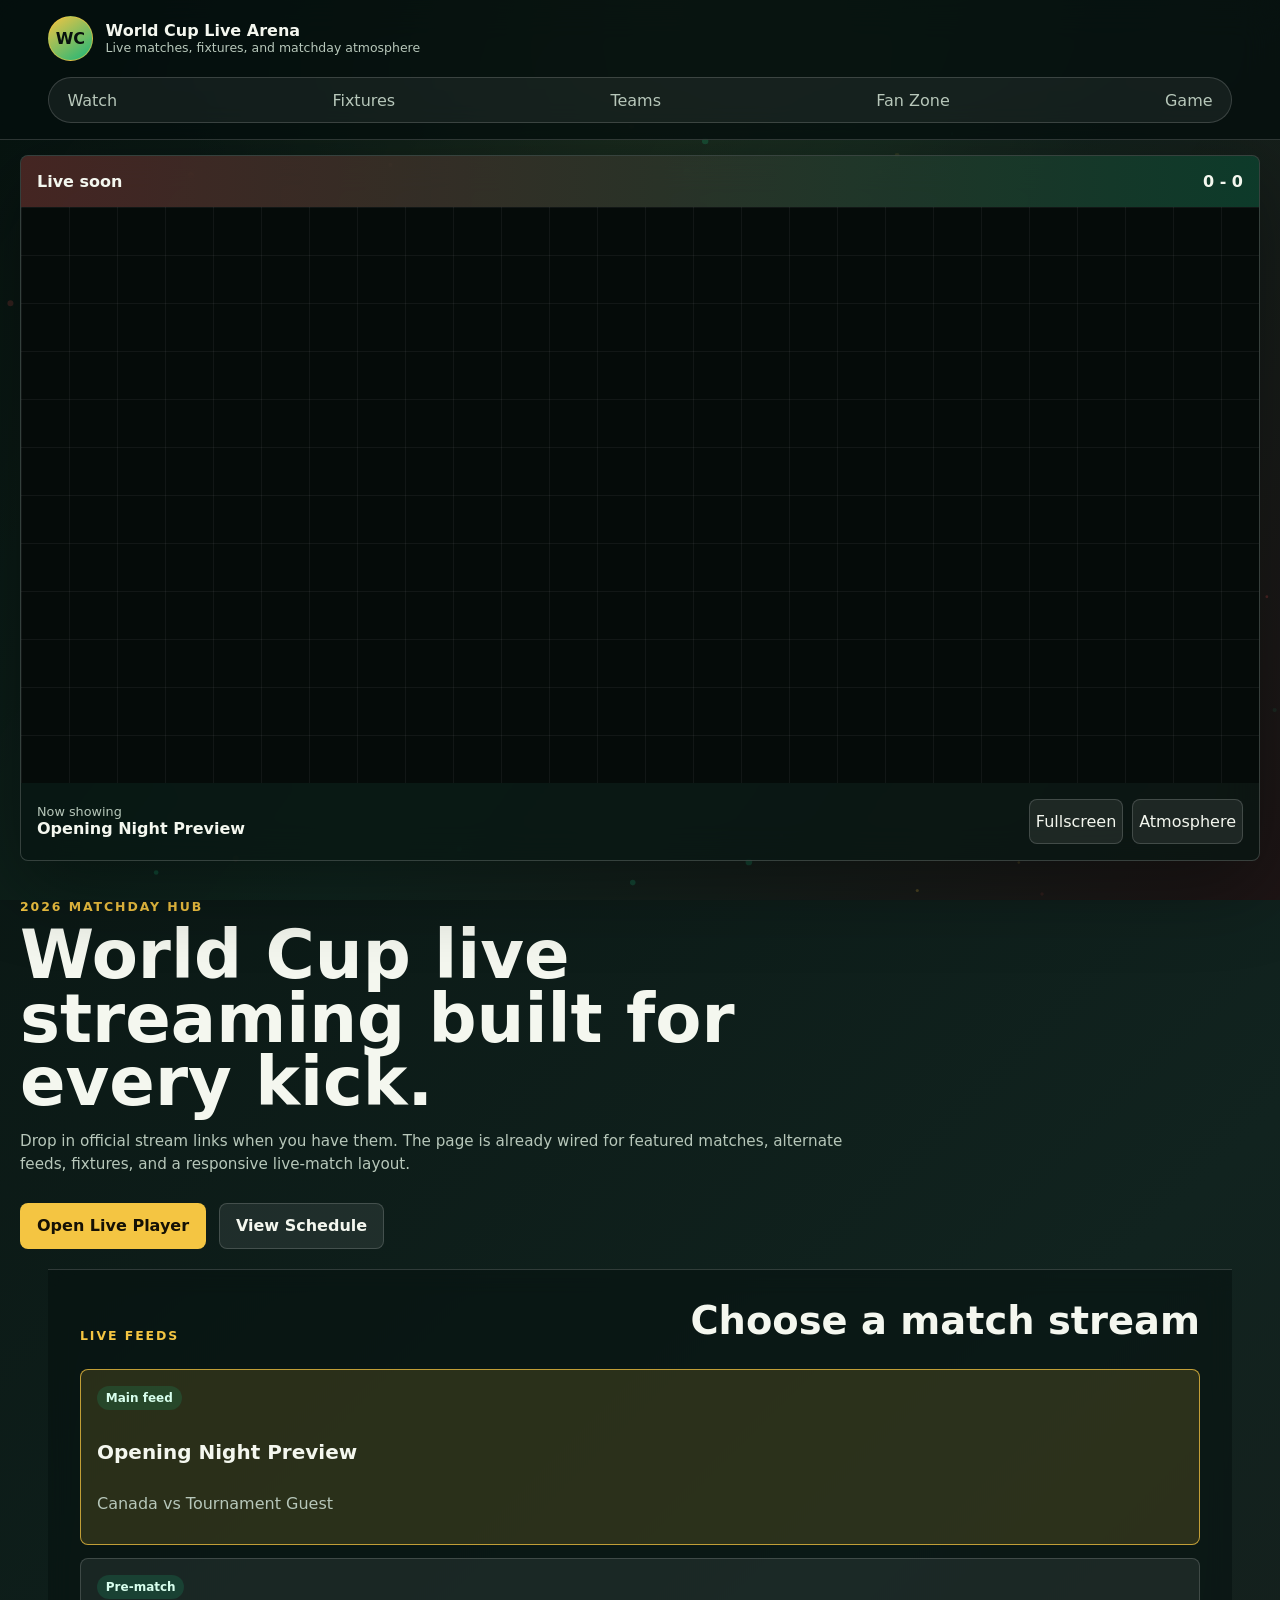
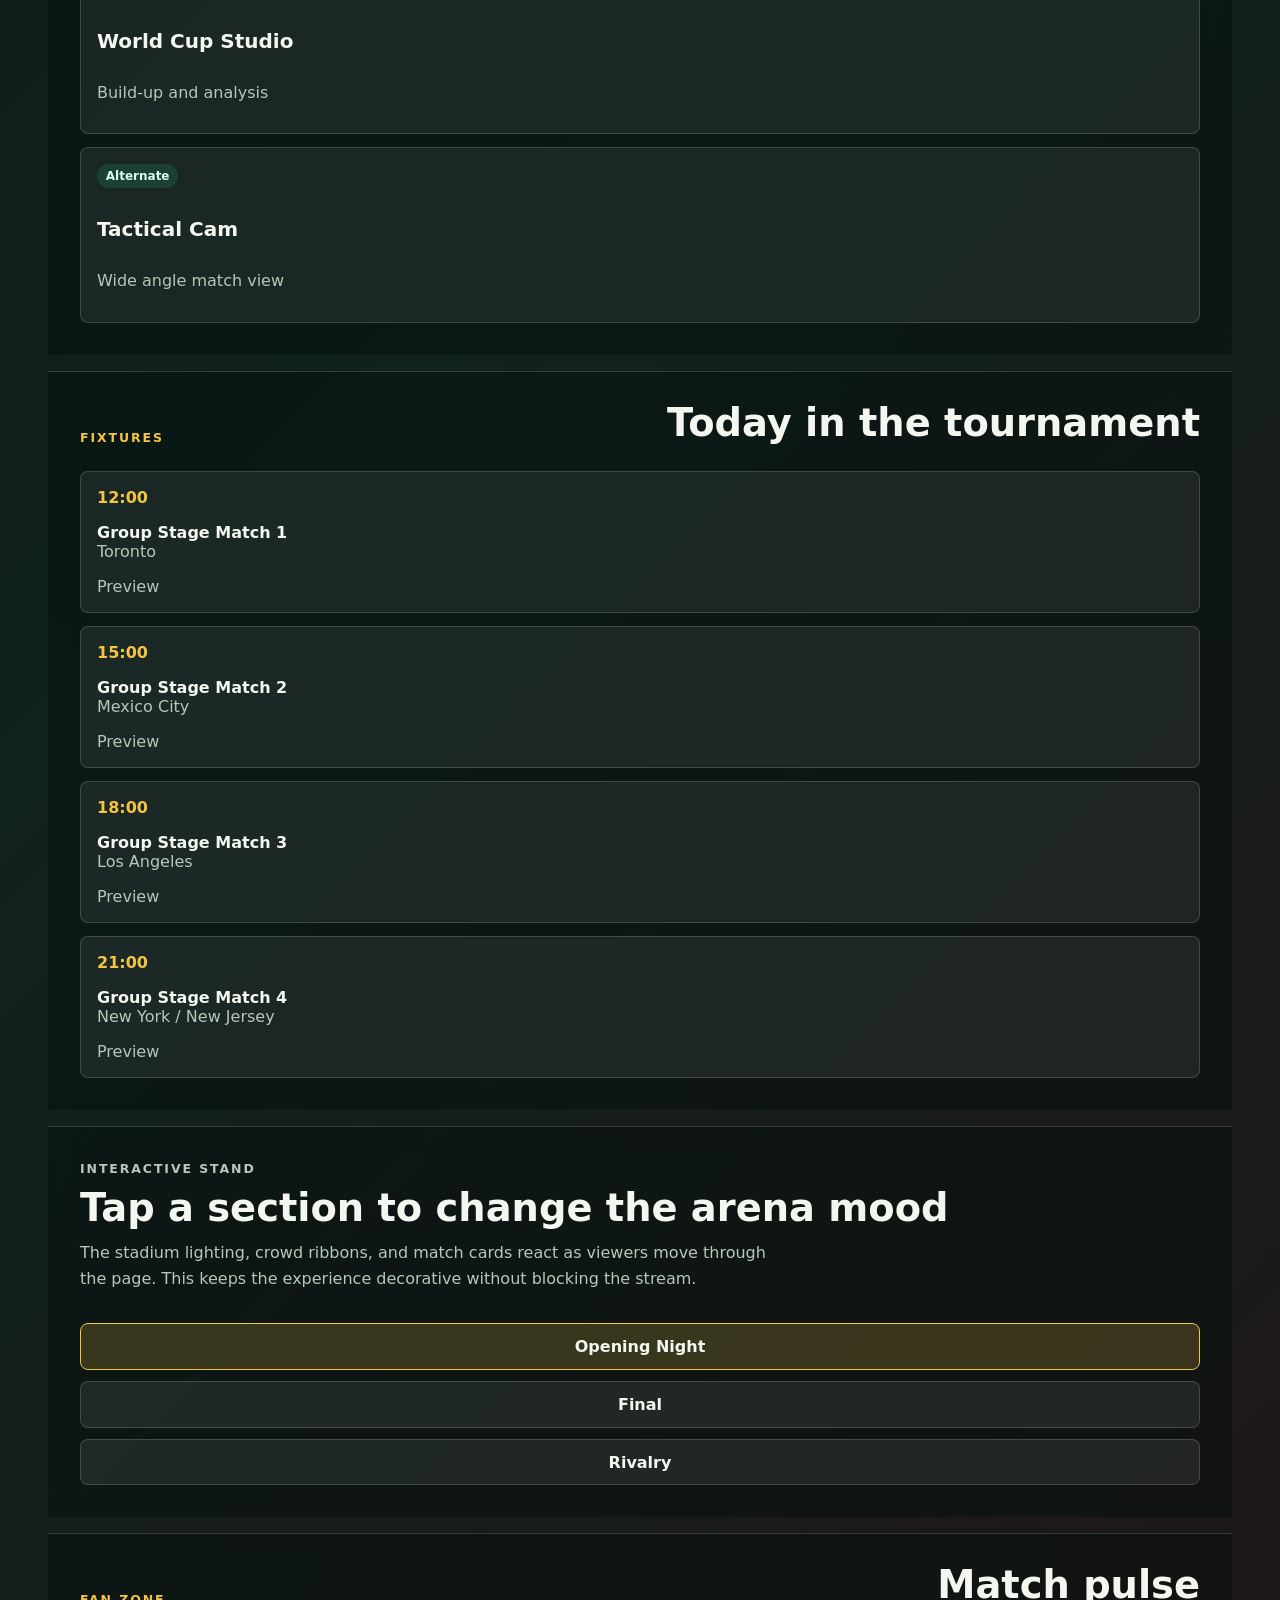
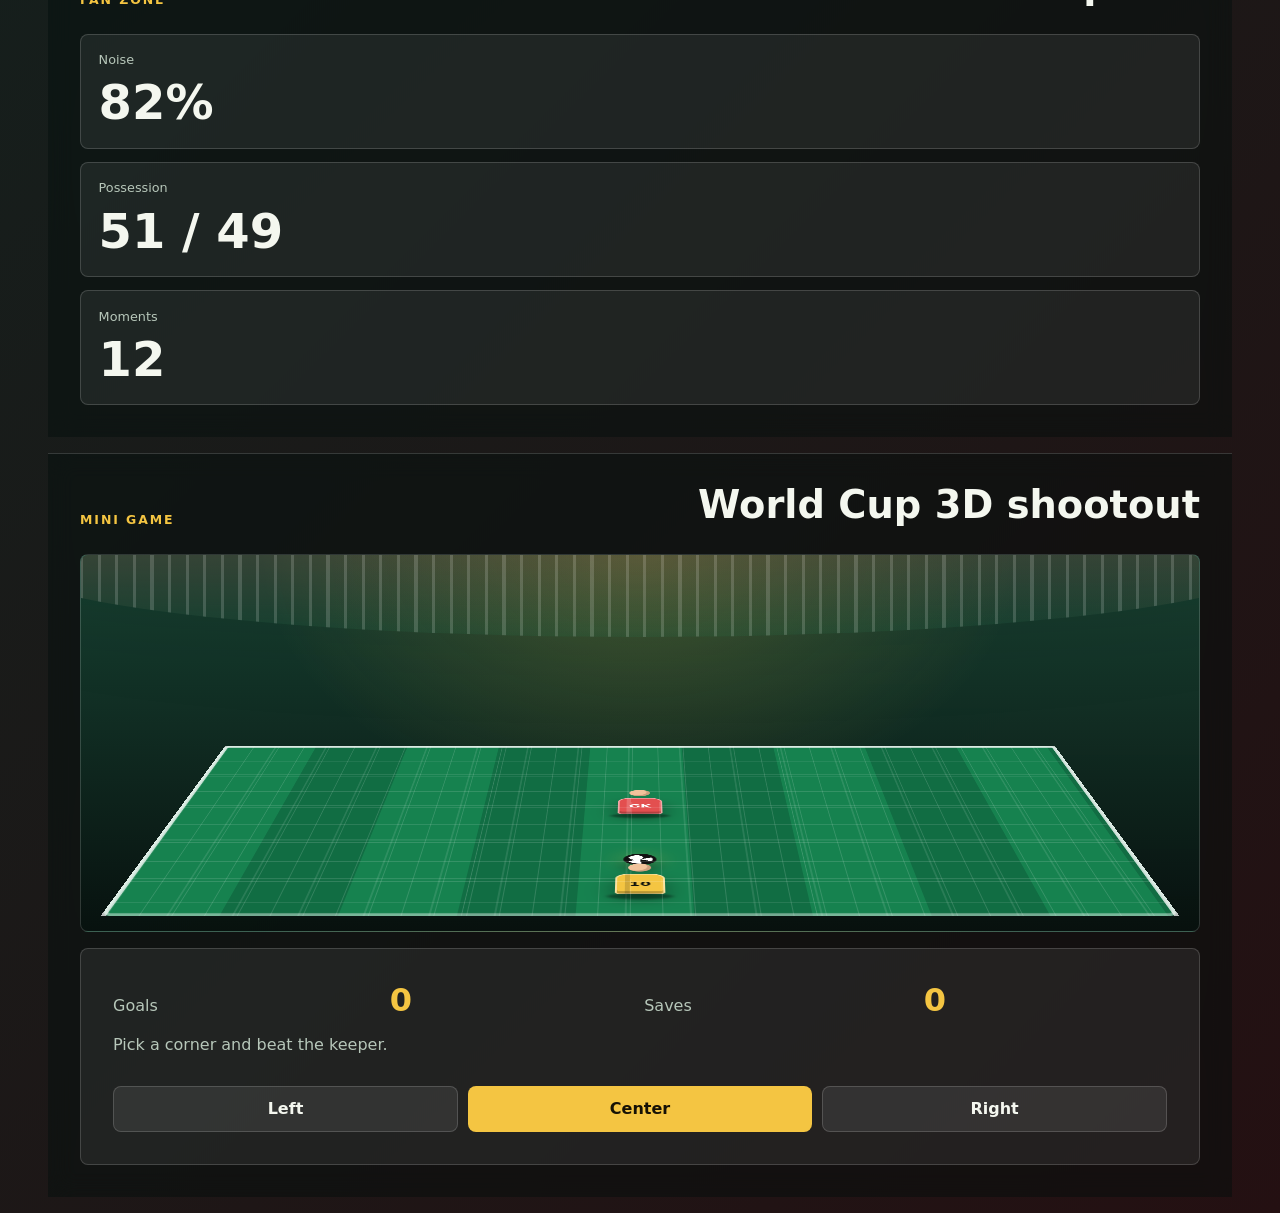
==== index.html @ 4ae07bf8 "Fix stream referrer policy" ====
<!doctype html>
<html lang="en">
  <head>
    <meta charset="utf-8" />
    <meta name="viewport" content="width=device-width, initial-scale=1" />
    <title>World Cup Live Arena</title>
    <link rel="stylesheet" href="styles.css" />
  </head>
  <body>
    <canvas id="pitch-canvas" aria-hidden="true"></canvas>

    <div class="app-shell">
      <header class="topbar">
        <a class="brand" href="#watch" aria-label="World Cup Live Arena home">
          <span class="brand-mark">WC</span>
          <span>
            <strong>World Cup Live Arena</strong>
            <small>Live matches, fixtures, and matchday atmosphere</small>
          </span>
        </a>

        <nav class="nav-links" aria-label="Primary navigation">
          <a href="#watch">Watch</a>
          <a href="#fixtures">Fixtures</a>
          <a href="#teams">Teams</a>
          <a href="#fan-zone">Fan Zone</a>
          <a href="#game">Game</a>
        </nav>
      </header>

      <main>
        <section class="hero" id="watch">
          <div class="hero-copy">
            <p class="eyebrow">2026 Matchday Hub</p>
            <h1>World Cup live streaming built for every kick.</h1>
            <p class="intro">
              Drop in official stream links when you have them. The page is already wired for
              featured matches, alternate feeds, fixtures, and a responsive live-match layout.
            </p>
            <div class="hero-actions" aria-label="Main actions">
              <a class="button primary" href="#player">Open Live Player</a>
              <a class="button secondary" href="#fixtures">View Schedule</a>
            </div>
          </div>

          <aside class="live-panel" id="player" aria-label="Live stream player">
            <div class="score-strip">
              <span id="match-status">Live soon</span>
              <span id="match-score">0 - 0</span>
            </div>

            <div class="video-frame">
              <iframe
                id="stream-frame"
                title="Selected match stream"
                allow="autoplay; encrypted-media; picture-in-picture; fullscreen"
                allowfullscreen
                referrerpolicy="strict-origin-when-cross-origin"
                sandbox="allow-scripts allow-same-origin allow-forms allow-presentation"
              ></iframe>
              <div class="stream-placeholder" id="stream-placeholder">
                <span class="play-pulse" aria-hidden="true"></span>
                <strong>Stream link placeholder</strong>
                <p>Select a feed below. Official embed links can be added in <code>app.js</code>.</p>
              </div>
            </div>

            <div class="match-meta">
              <div>
                <span class="label">Now showing</span>
                <strong id="match-title">Opening Night Preview</strong>
              </div>
              <div class="player-actions">
                <button class="icon-button" id="fullscreen-player" type="button">Fullscreen</button>
                <button class="icon-button" id="mute-atmosphere" type="button" aria-pressed="false">
                  Atmosphere
                </button>
              </div>
            </div>
          </aside>
        </section>

        <section class="content-band feeds-band" aria-label="Available streams">
          <div class="section-heading">
            <p class="eyebrow">Live Feeds</p>
            <h2>Choose a match stream</h2>
          </div>
          <div class="feed-grid" id="feed-grid"></div>
        </section>

        <section class="content-band fixture-band" id="fixtures">
          <div class="section-heading">
            <p class="eyebrow">Fixtures</p>
            <h2>Today in the tournament</h2>
          </div>
          <div class="fixture-list" id="fixture-list"></div>
        </section>

        <section class="split-band" id="teams">
          <div>
            <p class="eyebrow">Interactive Stand</p>
            <h2>Tap a section to change the arena mood</h2>
            <p>
              The stadium lighting, crowd ribbons, and match cards react as viewers move through
              the page. This keeps the experience decorative without blocking the stream.
            </p>
          </div>
          <div class="mood-board" aria-label="Arena mood controls">
            <button type="button" data-mood="opening" class="mood active">Opening Night</button>
            <button type="button" data-mood="final" class="mood">Final</button>
            <button type="button" data-mood="rivalry" class="mood">Rivalry</button>
          </div>
        </section>

        <section class="content-band fan-band" id="fan-zone">
          <div class="section-heading">
            <p class="eyebrow">Fan Zone</p>
            <h2>Match pulse</h2>
          </div>
          <div class="pulse-grid">
            <div class="pulse-tile">
              <span>Noise</span>
              <strong id="noise-meter">82%</strong>
            </div>
            <div class="pulse-tile">
              <span>Possession</span>
              <strong id="possession-meter">51 / 49</strong>
            </div>
            <div class="pulse-tile">
              <span>Moments</span>
              <strong id="moment-meter">12</strong>
            </div>
          </div>
        </section>

        <section class="content-band game-band" id="game">
          <div class="section-heading">
            <p class="eyebrow">Mini Game</p>
            <h2>World Cup 3D shootout</h2>
          </div>
          <div class="game-layout">
            <div class="penalty-stage" aria-label="Penalty shootout field">
              <div class="stadium-arc" aria-hidden="true"></div>
              <div class="field-3d">
                <div class="goal-net">
                  <span class="goal-zone left"></span>
                  <span class="goal-zone center"></span>
                  <span class="goal-zone right"></span>
                  <span class="player keeper" id="keeper">
                    <span class="player-head"></span>
                    <span class="player-body">GK</span>
                    <span class="player-shadow"></span>
                  </span>
                  <span class="player striker" id="striker">
                    <span class="player-head"></span>
                    <span class="player-body">10</span>
                    <span class="player-shadow"></span>
                  </span>
                  <span class="ball" id="ball"></span>
                </div>
              </div>
            </div>
            <div class="game-panel">
              <div class="game-score">
                <span>Goals</span>
                <strong id="game-goals">0</strong>
                <span>Saves</span>
                <strong id="game-saves">0</strong>
              </div>
              <p id="game-message">Pick a corner and beat the keeper.</p>
              <div class="shot-buttons" aria-label="Shot direction">
                <button class="button secondary shot-button" type="button" data-shot="left">Left</button>
                <button class="button primary shot-button" type="button" data-shot="center">Center</button>
                <button class="button secondary shot-button" type="button" data-shot="right">Right</button>
              </div>
            </div>
          </div>
        </section>
      </main>
    </div>

    <script src="app.js"></script>
  </body>
</html>
---- styles.css ----
:root {
  --bg: #07120f;
  --panel: rgba(8, 22, 19, 0.78);
  --panel-solid: #101d1a;
  --text: #f4f7ef;
  --muted: #b7c7ba;
  --line: rgba(255, 255, 255, 0.16);
  --accent: #f4c542;
  --accent-2: #19b67a;
  --accent-3: #e34f4f;
  --shadow: 0 24px 80px rgba(0, 0, 0, 0.4);
}

* {
  box-sizing: border-box;
}

html {
  scroll-behavior: smooth;
}

body {
  min-height: 100vh;
  margin: 0;
  background:
    radial-gradient(circle at 50% 0%, rgba(244, 197, 66, 0.2), transparent 30rem),
    linear-gradient(135deg, #07120f 0%, #11231f 42%, #241012 100%);
  color: var(--text);
  font-family:
    Inter, ui-sans-serif, system-ui, -apple-system, BlinkMacSystemFont, "Segoe UI", sans-serif;
}

button,
a {
  font: inherit;
}

a {
  color: inherit;
  text-decoration: none;
}

#pitch-canvas {
  position: fixed;
  inset: 0;
  width: 100%;
  height: 100%;
  z-index: 0;
}

.app-shell {
  position: relative;
  z-index: 1;
  min-height: 100vh;
  overflow: hidden;
}

.topbar {
  position: sticky;
  top: 0;
  z-index: 5;
  display: flex;
  align-items: center;
  justify-content: space-between;
  gap: 1rem;
  padding: 1rem clamp(1rem, 4vw, 3rem);
  border-bottom: 1px solid var(--line);
  background: rgba(5, 15, 13, 0.78);
  backdrop-filter: blur(18px);
}

.brand {
  display: flex;
  align-items: center;
  gap: 0.8rem;
}

.brand-mark {
  display: grid;
  width: 2.8rem;
  aspect-ratio: 1;
  place-items: center;
  border: 1px solid rgba(244, 197, 66, 0.55);
  border-radius: 50%;
  background: linear-gradient(145deg, #f4c542, #19b67a);
  color: #08110e;
  font-weight: 900;
}

.brand strong,
.brand small {
  display: block;
}

.brand small {
  max-width: 20rem;
  color: var(--muted);
  font-size: 0.78rem;
}

.nav-links {
  display: flex;
  gap: 0.35rem;
  padding: 0.3rem;
  border: 1px solid var(--line);
  border-radius: 999px;
  background: rgba(255, 255, 255, 0.06);
}

.nav-links a {
  padding: 0.5rem 0.85rem;
  border-radius: 999px;
  color: var(--muted);
}

.nav-links a:hover,
.nav-links a:focus-visible {
  background: rgba(255, 255, 255, 0.12);
  color: var(--text);
}

.hero {
  display: grid;
  min-height: calc(100vh - 4.8rem);
  grid-template-columns: minmax(0, 0.66fr) minmax(0, 1.34fr);
  align-items: center;
  gap: clamp(1.25rem, 3vw, 3rem);
  padding: clamp(2rem, 5vw, 5rem) clamp(1rem, 4vw, 3rem);
}

.hero-copy {
  max-width: 48rem;
}

.eyebrow {
  margin: 0 0 0.65rem;
  color: var(--accent);
  font-size: 0.78rem;
  font-weight: 800;
  letter-spacing: 0.12rem;
  text-transform: uppercase;
}

h1,
h2,
p {
  margin-top: 0;
}

h1 {
  max-width: 14ch;
  margin-bottom: 1rem;
  font-size: clamp(3rem, 8vw, 6.9rem);
  line-height: 0.9;
  letter-spacing: 0;
}

h2 {
  margin-bottom: 0.8rem;
  font-size: clamp(1.8rem, 3vw, 3rem);
  line-height: 1;
  letter-spacing: 0;
}

.intro {
  max-width: 40rem;
  color: var(--muted);
  font-size: clamp(1rem, 2vw, 1.22rem);
  line-height: 1.7;
}

.hero-actions {
  display: flex;
  flex-wrap: wrap;
  gap: 0.8rem;
  margin-top: 1.6rem;
}

.button,
.icon-button,
.mood {
  min-height: 2.8rem;
  border: 1px solid transparent;
  border-radius: 8px;
  cursor: pointer;
  transition:
    transform 180ms ease,
    border-color 180ms ease,
    background 180ms ease;
}

.button {
  display: inline-flex;
  align-items: center;
  justify-content: center;
  padding: 0.8rem 1rem;
  font-weight: 800;
}

.button:hover,
.icon-button:hover,
.mood:hover,
.feed-card:hover {
  transform: translateY(-2px);
}

.primary {
  background: var(--accent);
  color: #151105;
}

.secondary,
.icon-button,
.mood {
  border-color: var(--line);
  background: rgba(255, 255, 255, 0.08);
  color: var(--text);
}

.live-panel {
  width: 100%;
  border: 1px solid rgba(255, 255, 255, 0.18);
  border-radius: 8px;
  background: var(--panel);
  box-shadow: var(--shadow);
  overflow: hidden;
  backdrop-filter: blur(18px);
}

.live-panel:fullscreen {
  display: grid;
  grid-template-rows: auto 1fr auto;
  width: 100vw;
  height: 100vh;
  border: 0;
  border-radius: 0;
  background: #050b09;
}

.score-strip,
.match-meta {
  display: flex;
  align-items: center;
  justify-content: space-between;
  gap: 1rem;
  padding: 1rem;
}

.score-strip {
  background: linear-gradient(90deg, rgba(227, 79, 79, 0.28), rgba(25, 182, 122, 0.22));
  font-weight: 900;
}

.video-frame {
  position: relative;
  min-height: clamp(28rem, 54vh, 46rem);
  aspect-ratio: 16 / 9;
  background:
    linear-gradient(rgba(255, 255, 255, 0.05) 1px, transparent 1px),
    linear-gradient(90deg, rgba(255, 255, 255, 0.05) 1px, transparent 1px),
    #050b09;
  background-size: 3rem 3rem;
}

.live-panel:fullscreen .video-frame {
  min-height: 0;
  width: 100%;
  height: 100%;
  aspect-ratio: auto;
}

.player-actions {
  display: flex;
  flex-wrap: wrap;
  justify-content: flex-end;
  gap: 0.55rem;
}

iframe {
  position: absolute;
  inset: 0;
  width: 100%;
  height: 100%;
  border: 0;
}

.stream-placeholder {
  position: absolute;
  inset: 0;
  display: grid;
  place-items: center;
  align-content: center;
  gap: 0.55rem;
  padding: 1rem;
  text-align: center;
  background: rgba(5, 11, 9, 0.72);
}

.stream-placeholder p {
  max-width: 22rem;
  margin-bottom: 0;
  color: var(--muted);
}

.stream-placeholder.hidden {
  display: none;
}

.play-pulse {
  display: block;
  width: 4.2rem;
  aspect-ratio: 1;
  border: 0.45rem solid var(--accent);
  border-radius: 50%;
  box-shadow: 0 0 0 0 rgba(244, 197, 66, 0.45);
  animation: pulse 1.8s infinite;
}

.label,
.pulse-tile span {
  display: block;
  color: var(--muted);
  font-size: 0.8rem;
}

.content-band,
.split-band {
  margin: 0 clamp(1rem, 4vw, 3rem) 1rem;
  padding: clamp(1.2rem, 3vw, 2rem);
  border-top: 1px solid var(--line);
  background: rgba(5, 15, 13, 0.48);
  backdrop-filter: blur(12px);
}

.section-heading {
  display: flex;
  align-items: end;
  justify-content: space-between;
  gap: 1rem;
  margin-bottom: 1rem;
}

.feed-grid,
.fixture-list,
.pulse-grid {
  display: grid;
  gap: 0.8rem;
}

.feed-grid {
  grid-template-columns: repeat(3, minmax(0, 1fr));
}

.feed-card,
.fixture,
.pulse-tile {
  border: 1px solid var(--line);
  border-radius: 8px;
  background: rgba(255, 255, 255, 0.07);
}

.feed-card {
  display: grid;
  gap: 0.9rem;
  min-height: 11rem;
  padding: 1rem;
  color: var(--text);
  text-align: left;
  cursor: pointer;
}

.feed-card.active {
  border-color: rgba(244, 197, 66, 0.75);
  background: rgba(244, 197, 66, 0.14);
}

.feed-card strong {
  font-size: 1.25rem;
}

.feed-card span {
  color: var(--muted);
}

.feed-card .tag {
  justify-self: start;
  padding: 0.3rem 0.55rem;
  border-radius: 999px;
  background: rgba(25, 182, 122, 0.18);
  color: #d8ffee;
  font-size: 0.75rem;
  font-weight: 800;
}

.fixture-list {
  grid-template-columns: repeat(2, minmax(0, 1fr));
}

.fixture {
  display: grid;
  grid-template-columns: 5rem 1fr auto;
  align-items: center;
  gap: 1rem;
  padding: 1rem;
}

.fixture time {
  color: var(--accent);
  font-weight: 900;
}

.fixture strong,
.fixture span {
  display: block;
}

.fixture span {
  color: var(--muted);
}

.split-band {
  display: grid;
  grid-template-columns: minmax(0, 1fr) minmax(18rem, 0.8fr);
  align-items: center;
  gap: 1rem;
}

.split-band p {
  max-width: 44rem;
  color: var(--muted);
  line-height: 1.6;
}

.mood-board {
  display: grid;
  grid-template-columns: repeat(3, 1fr);
  gap: 0.7rem;
}

.mood {
  padding: 0.8rem;
  font-weight: 800;
}

.mood.active {
  border-color: var(--accent);
  background: rgba(244, 197, 66, 0.18);
}

.pulse-grid {
  grid-template-columns: repeat(3, minmax(0, 1fr));
}

.pulse-tile {
  padding: 1.1rem;
}

.pulse-tile strong {
  display: block;
  margin-top: 0.45rem;
  font-size: clamp(1.8rem, 4vw, 3rem);
}

.game-layout {
  display: grid;
  grid-template-columns: minmax(0, 1.25fr) minmax(18rem, 0.75fr);
  gap: 1rem;
  align-items: stretch;
}

.penalty-stage,
.game-panel {
  border: 1px solid var(--line);
  border-radius: 8px;
  background: rgba(255, 255, 255, 0.07);
}

.penalty-stage {
  position: relative;
  overflow: hidden;
  min-height: clamp(18rem, 42vh, 30rem);
  padding: clamp(1rem, 3vw, 2rem);
  background:
    radial-gradient(ellipse at 50% 0%, rgba(244, 197, 66, 0.22), transparent 48%),
    linear-gradient(180deg, rgba(26, 75, 57, 0.86), rgba(7, 18, 15, 0.92));
  perspective: 900px;
}

.stadium-arc {
  position: absolute;
  inset: -20% -8% auto;
  height: 42%;
  border-radius: 0 0 50% 50%;
  background:
    repeating-linear-gradient(
      90deg,
      rgba(255, 255, 255, 0.16) 0 0.2rem,
      transparent 0.2rem 1.1rem
    ),
    linear-gradient(180deg, rgba(227, 79, 79, 0.3), rgba(25, 182, 122, 0.08));
  filter: drop-shadow(0 1.5rem 2.5rem rgba(0, 0, 0, 0.35));
}

.field-3d {
  position: relative;
  height: 100%;
  min-height: 18rem;
  transform: rotateX(58deg) translateY(1.5rem);
  transform-origin: 50% 100%;
  border-radius: 8px;
  background:
    linear-gradient(rgba(255, 255, 255, 0.12) 2px, transparent 2px),
    linear-gradient(90deg, rgba(255, 255, 255, 0.1) 2px, transparent 2px),
    repeating-linear-gradient(90deg, #16824f 0 11%, #116d43 11% 22%);
  background-size:
    4rem 4rem,
    4rem 4rem,
    auto;
  box-shadow: inset 0 0 0 0.22rem rgba(255, 255, 255, 0.42);
}

.goal-net {
  position: relative;
  height: 100%;
  min-height: 18rem;
  border: 0.35rem solid rgba(255, 255, 255, 0.72);
  border-bottom: 0;
  background:
    linear-gradient(rgba(255, 255, 255, 0.14) 1px, transparent 1px),
    linear-gradient(90deg, rgba(255, 255, 255, 0.14) 1px, transparent 1px);
  background-size: 2rem 2rem;
  transform-style: preserve-3d;
}

.goal-zone {
  position: absolute;
  top: 0;
  bottom: 0;
  width: 33.333%;
  border-right: 1px solid rgba(255, 255, 255, 0.18);
}

.goal-zone.left {
  left: 0;
}

.goal-zone.center {
  left: 33.333%;
}

.goal-zone.right {
  right: 0;
  border-right: 0;
}

.player,
.ball {
  position: absolute;
  display: grid;
  place-items: center;
  transform: translate(-50%, -50%);
  transition:
    left 260ms ease,
    top 260ms ease,
    transform 260ms ease,
    background 260ms ease,
    scale 260ms ease;
}

.player {
  width: 4.3rem;
  height: 6rem;
  transform: translate(-50%, -50%) rotateX(-58deg);
  transform-style: preserve-3d;
  z-index: 3;
}

.keeper {
  left: 50%;
  top: 38%;
}

.striker {
  left: 50%;
  top: 82%;
}

.player-head {
  width: 1.5rem;
  aspect-ratio: 1;
  border-radius: 50%;
  background: #f1c39b;
  box-shadow: inset -0.25rem -0.18rem 0 rgba(82, 39, 20, 0.22);
}

.player-body {
  display: grid;
  width: 3.2rem;
  height: 3.7rem;
  place-items: center;
  border: 0.16rem solid rgba(255, 255, 255, 0.5);
  border-radius: 0.85rem 0.85rem 0.35rem 0.35rem;
  background:
    linear-gradient(90deg, transparent 0 18%, rgba(255, 255, 255, 0.18) 18% 28%, transparent 28%),
    var(--accent-3);
  color: white;
  font-weight: 900;
  box-shadow:
    inset 0 -0.45rem 0 rgba(0, 0, 0, 0.2),
    0 1rem 1.7rem rgba(0, 0, 0, 0.34);
}

.striker .player-body {
  background:
    linear-gradient(90deg, transparent 0 18%, rgba(17, 17, 17, 0.16) 18% 28%, transparent 28%),
    var(--accent);
  color: #10140d;
}

.player-shadow {
  position: absolute;
  bottom: -0.7rem;
  width: 4.2rem;
  height: 1rem;
  border-radius: 50%;
  background: rgba(0, 0, 0, 0.36);
  filter: blur(0.15rem);
}

.ball {
  left: 50%;
  top: 72%;
  width: 2.2rem;
  aspect-ratio: 1;
  border: 0.28rem solid #111;
  border-radius: 50%;
  background:
    radial-gradient(circle at 35% 30%, white 0 28%, transparent 29%),
    conic-gradient(#111 0 18%, white 18% 32%, #111 32% 48%, white 48% 68%, #111 68% 82%, white 82%);
  box-shadow:
    0 0 2rem rgba(244, 197, 66, 0.28),
    0 1.4rem 1.2rem rgba(0, 0, 0, 0.32);
  z-index: 4;
  transform: translate(-50%, -50%) rotateX(-58deg);
}

.ball.scored {
  scale: 0.8;
  box-shadow:
    0 0 3rem rgba(244, 197, 66, 0.72),
    0 1.4rem 1.2rem rgba(0, 0, 0, 0.28);
}

.ball.saved {
  scale: 1.15;
}

.game-panel {
  display: grid;
  align-content: center;
  gap: 1rem;
  padding: clamp(1rem, 3vw, 2rem);
}

.game-score {
  display: grid;
  grid-template-columns: repeat(4, auto);
  gap: 0.7rem;
  align-items: baseline;
}

.game-score span,
.game-panel p {
  color: var(--muted);
}

.game-score strong {
  color: var(--accent);
  font-size: 2rem;
}

.shot-buttons {
  display: grid;
  grid-template-columns: repeat(3, 1fr);
  gap: 0.6rem;
}

@keyframes pulse {
  70% {
    box-shadow: 0 0 0 1.6rem rgba(244, 197, 66, 0);
  }
}

@media (max-width: 1280px) {
  .topbar,
  .hero,
  .split-band,
  .game-layout {
    grid-template-columns: 1fr;
  }

  .topbar {
    display: grid;
  }

  .nav-links {
    justify-content: space-between;
    overflow-x: auto;
  }

  .hero {
    display: flex;
    flex-direction: column;
    align-items: stretch;
    min-height: auto;
    padding: 0.9rem clamp(0.65rem, 2.6vw, 1.25rem) 1.25rem;
  }

  .live-panel {
    order: -1;
  }

  .hero-copy {
    max-width: none;
  }

  .video-frame {
    min-height: clamp(21rem, 64svh, 38rem);
    aspect-ratio: auto;
  }

  h1 {
    max-width: 18ch;
    font-size: clamp(2.35rem, 8vw, 4.2rem);
    line-height: 0.94;
  }

  .intro {
    max-width: 54rem;
    font-size: 0.95rem;
    line-height: 1.55;
  }

  .feed-grid,
  .fixture-list,
  .pulse-grid,
  .mood-board {
    grid-template-columns: 1fr;
  }

  .fixture {
    grid-template-columns: 1fr;
  }
}

@media (max-width: 560px) {
  .topbar {
    position: relative;
    padding: 0.7rem;
  }

  .brand small {
    display: none;
  }

  .nav-links a {
    padding: 0.45rem 0.62rem;
    font-size: 0.85rem;
  }

  .hero {
    padding-top: 0.55rem;
  }

  .score-strip,
  .match-meta {
    padding: 0.65rem;
  }

  .match-meta {
    display: grid;
  }

  .player-actions {
    justify-content: stretch;
  }

  .player-actions .icon-button {
    flex: 1;
    min-width: 0;
    padding-inline: 0.5rem;
  }

  .video-frame {
    min-height: 68svh;
  }

  .content-band,
  .split-band {
    margin-inline: 0.65rem;
  }

  .shot-buttons,
  .game-score {
    grid-template-columns: 1fr;
  }

  .penalty-stage {
    min-height: 24rem;
  }

  .field-3d {
    min-height: 20rem;
  }
}
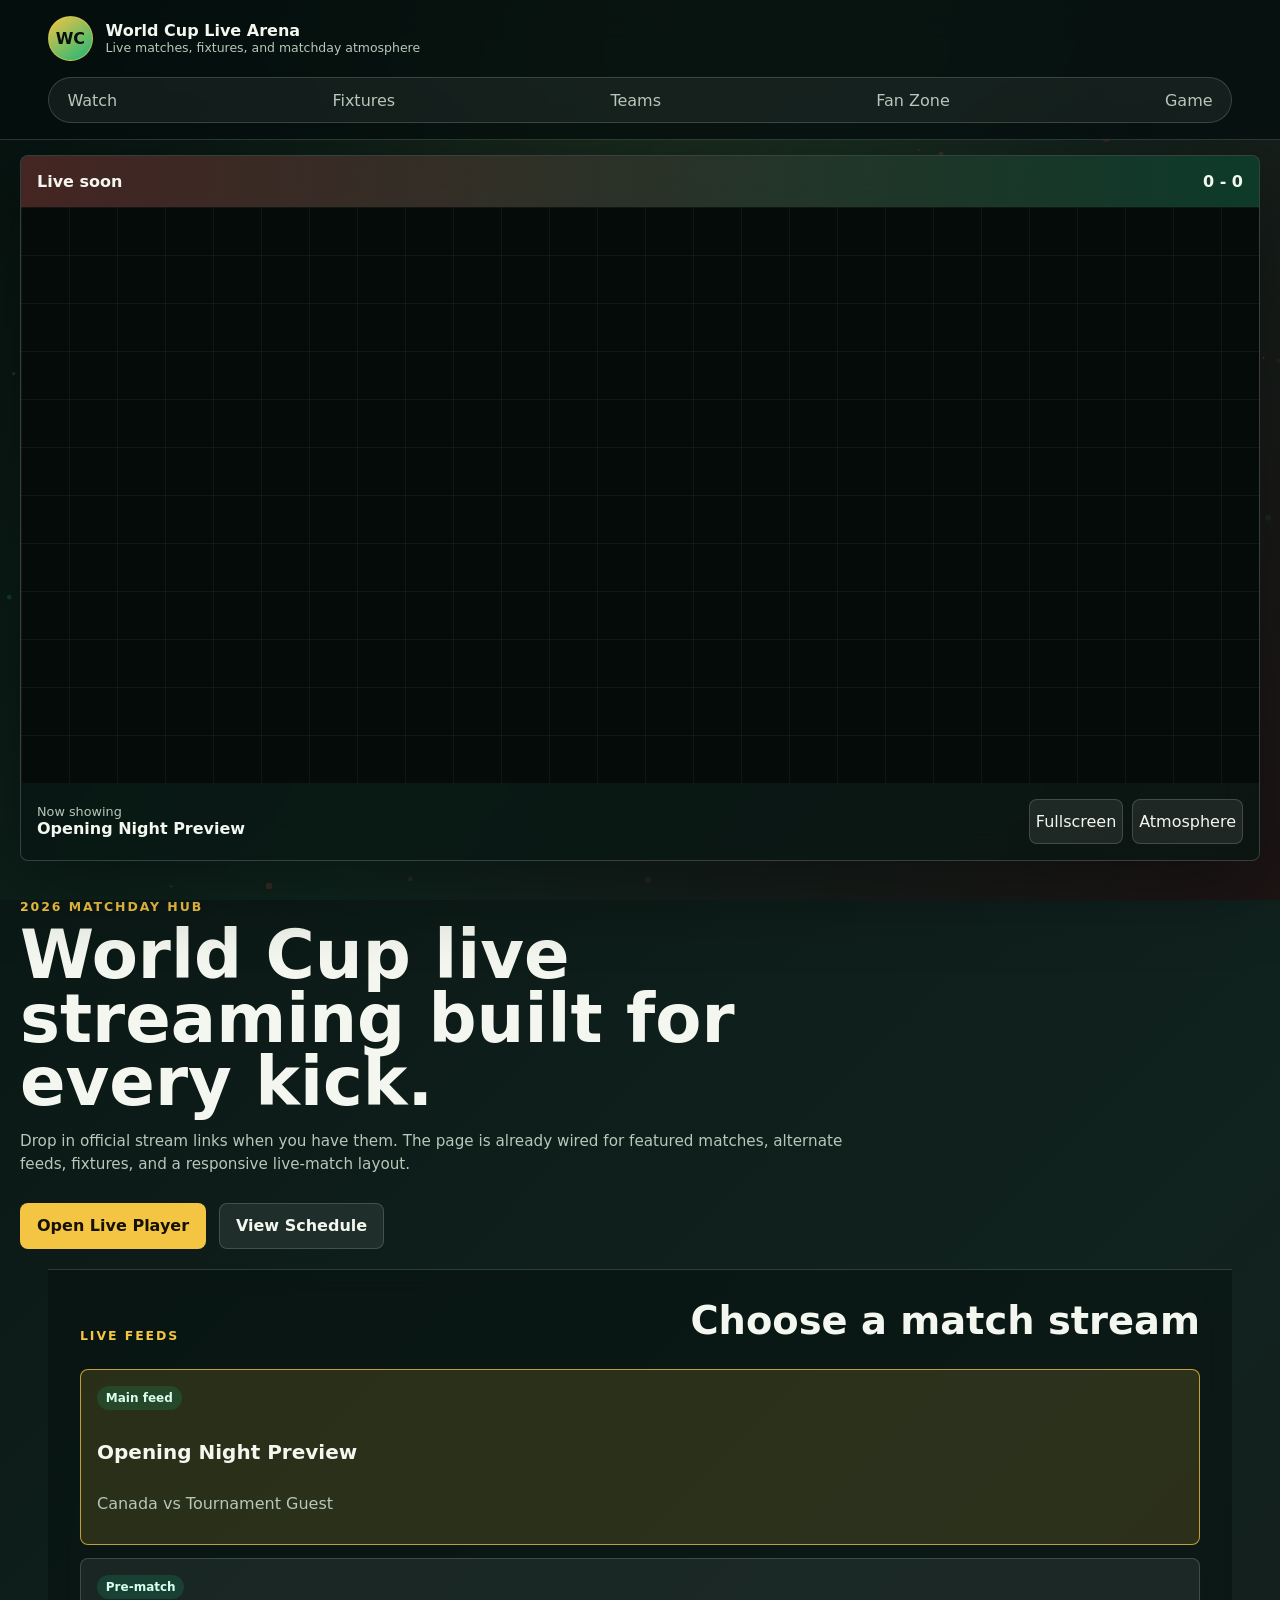
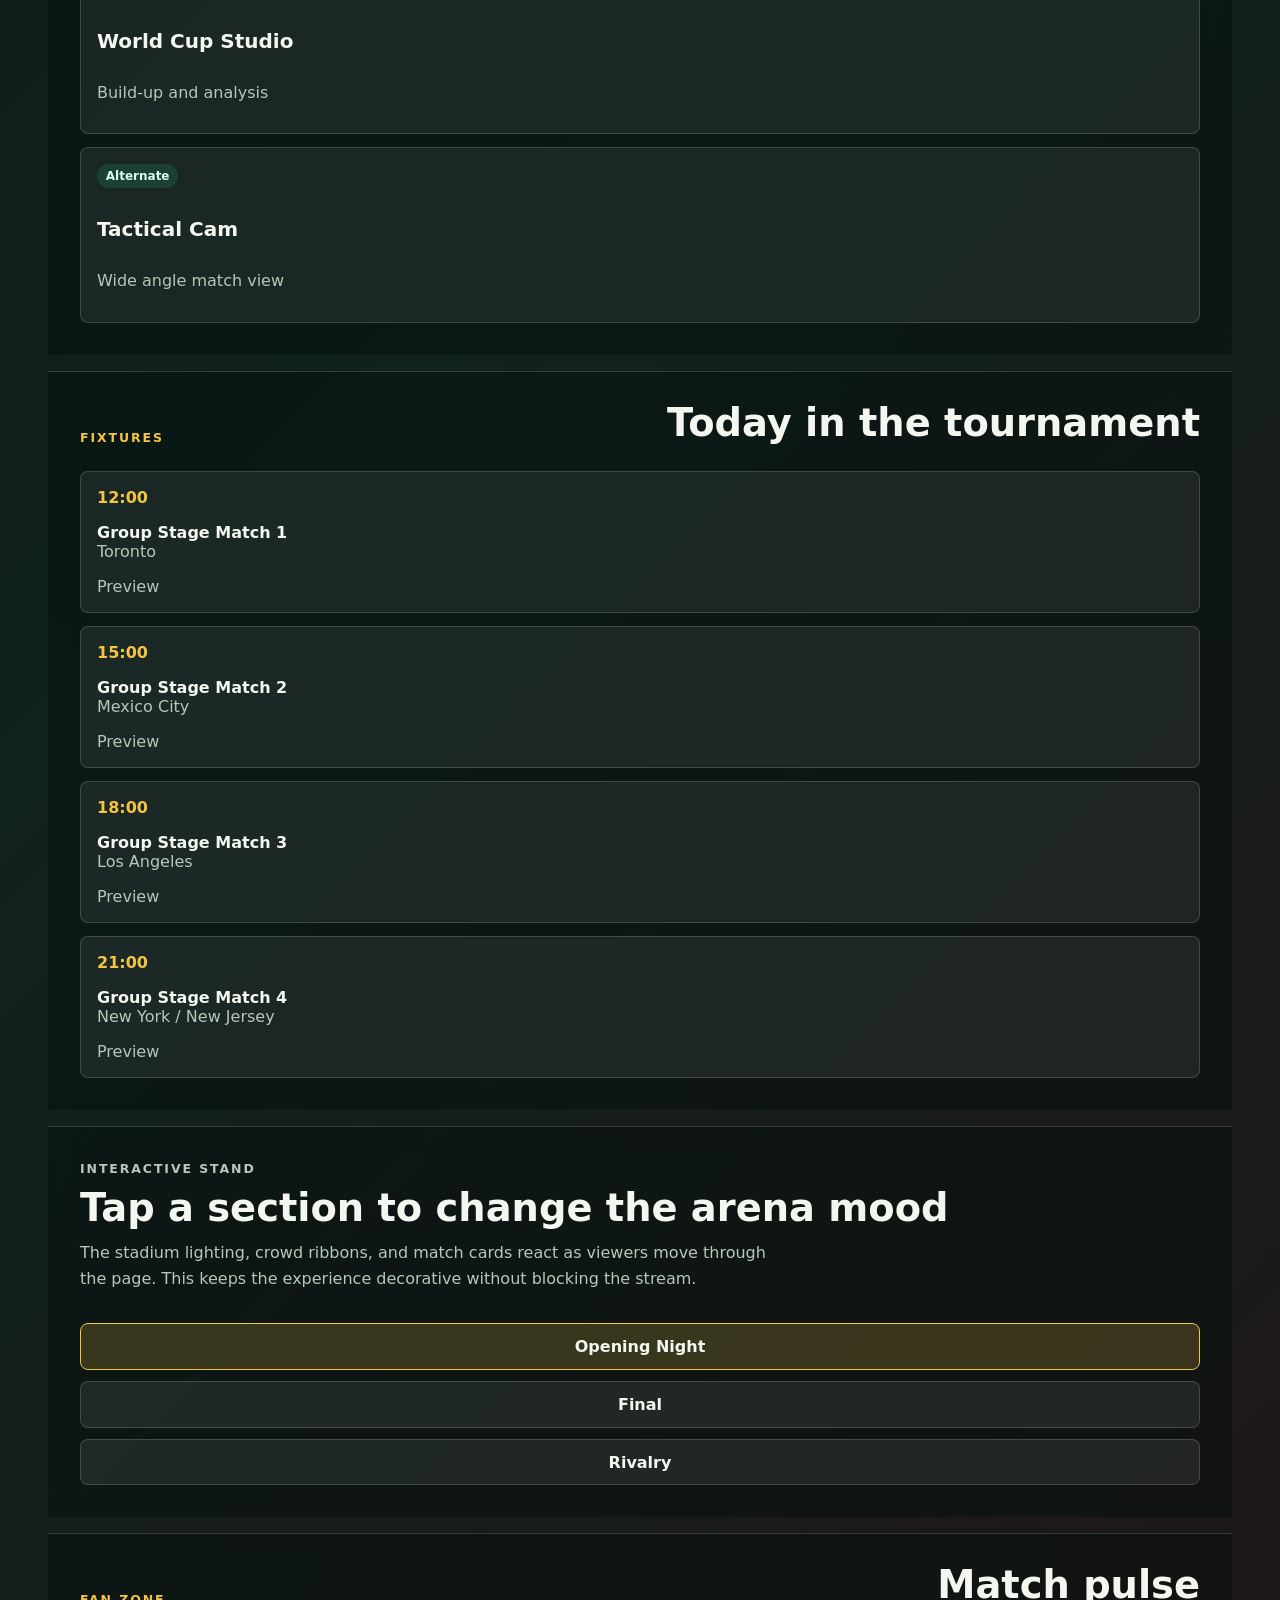
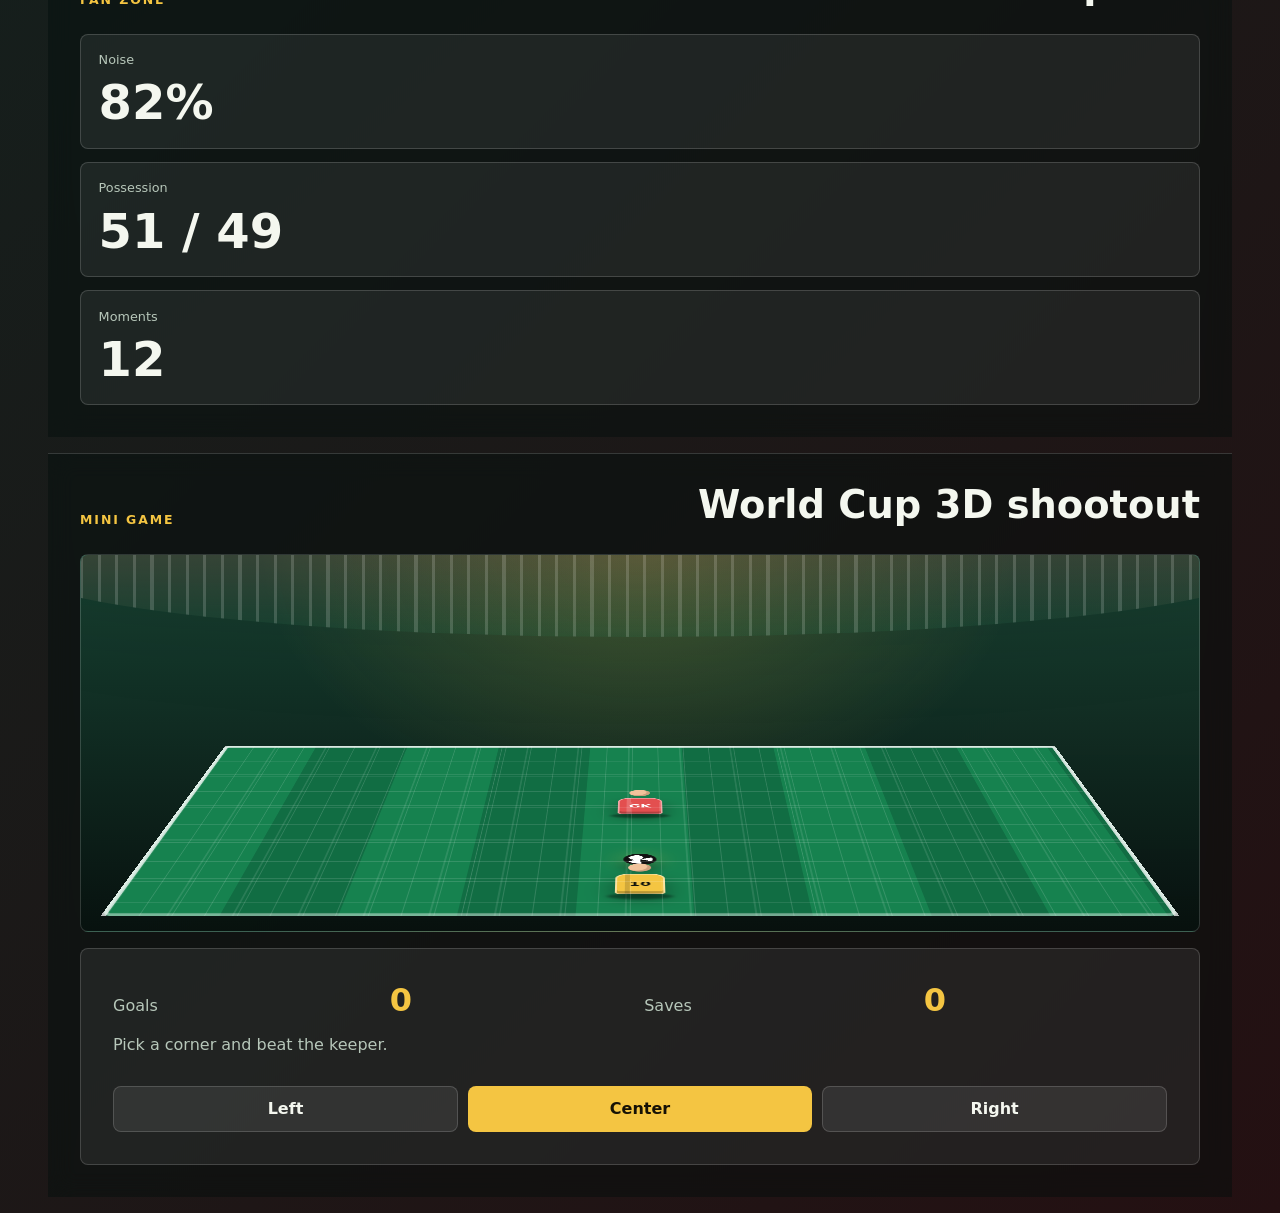
==== commit a637143c: "Remove iframe sandbox for stream compatibility" ====
--- a/index.html
+++ b/index.html
@@ -56,7 +56,6 @@
                 allow="autoplay; encrypted-media; picture-in-picture; fullscreen"
                 allowfullscreen
                 referrerpolicy="strict-origin-when-cross-origin"
-                sandbox="allow-scripts allow-same-origin allow-forms allow-presentation"
               ></iframe>
               <div class="stream-placeholder" id="stream-placeholder">
                 <span class="play-pulse" aria-hidden="true"></span>
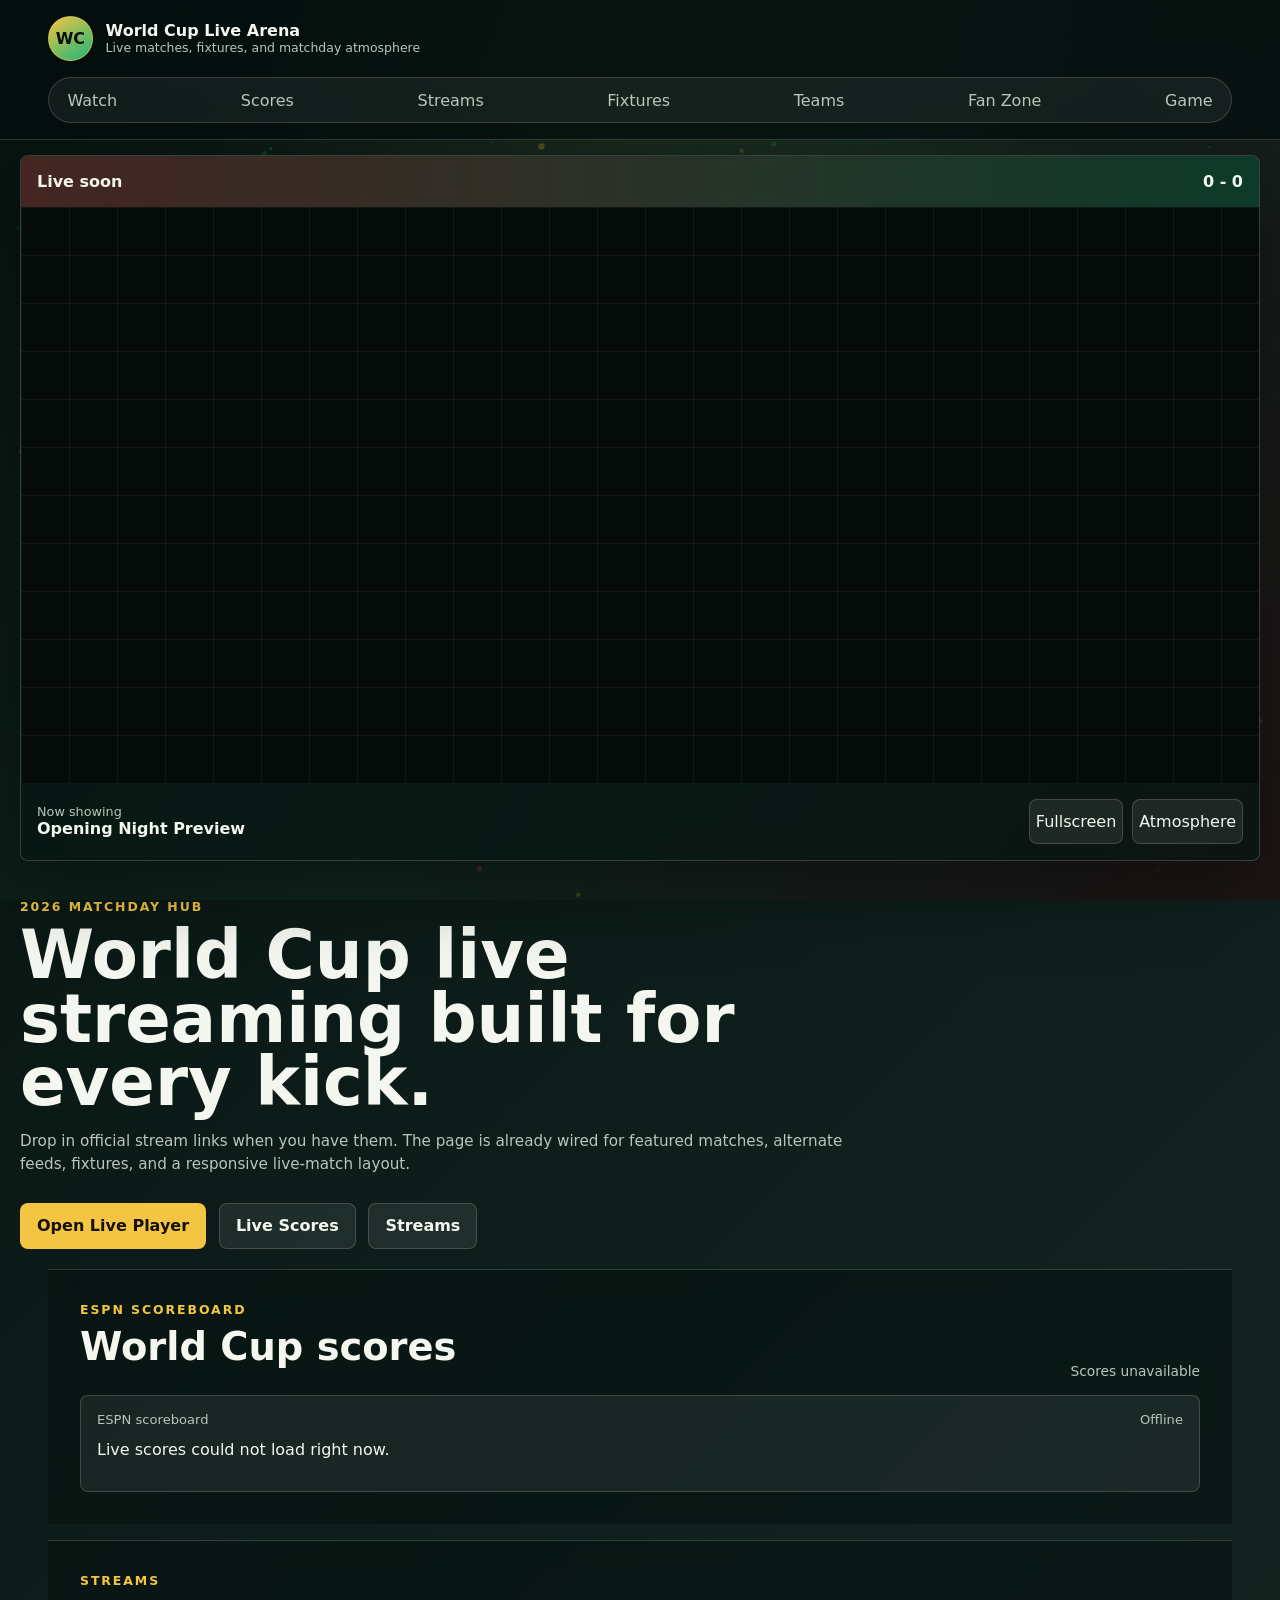
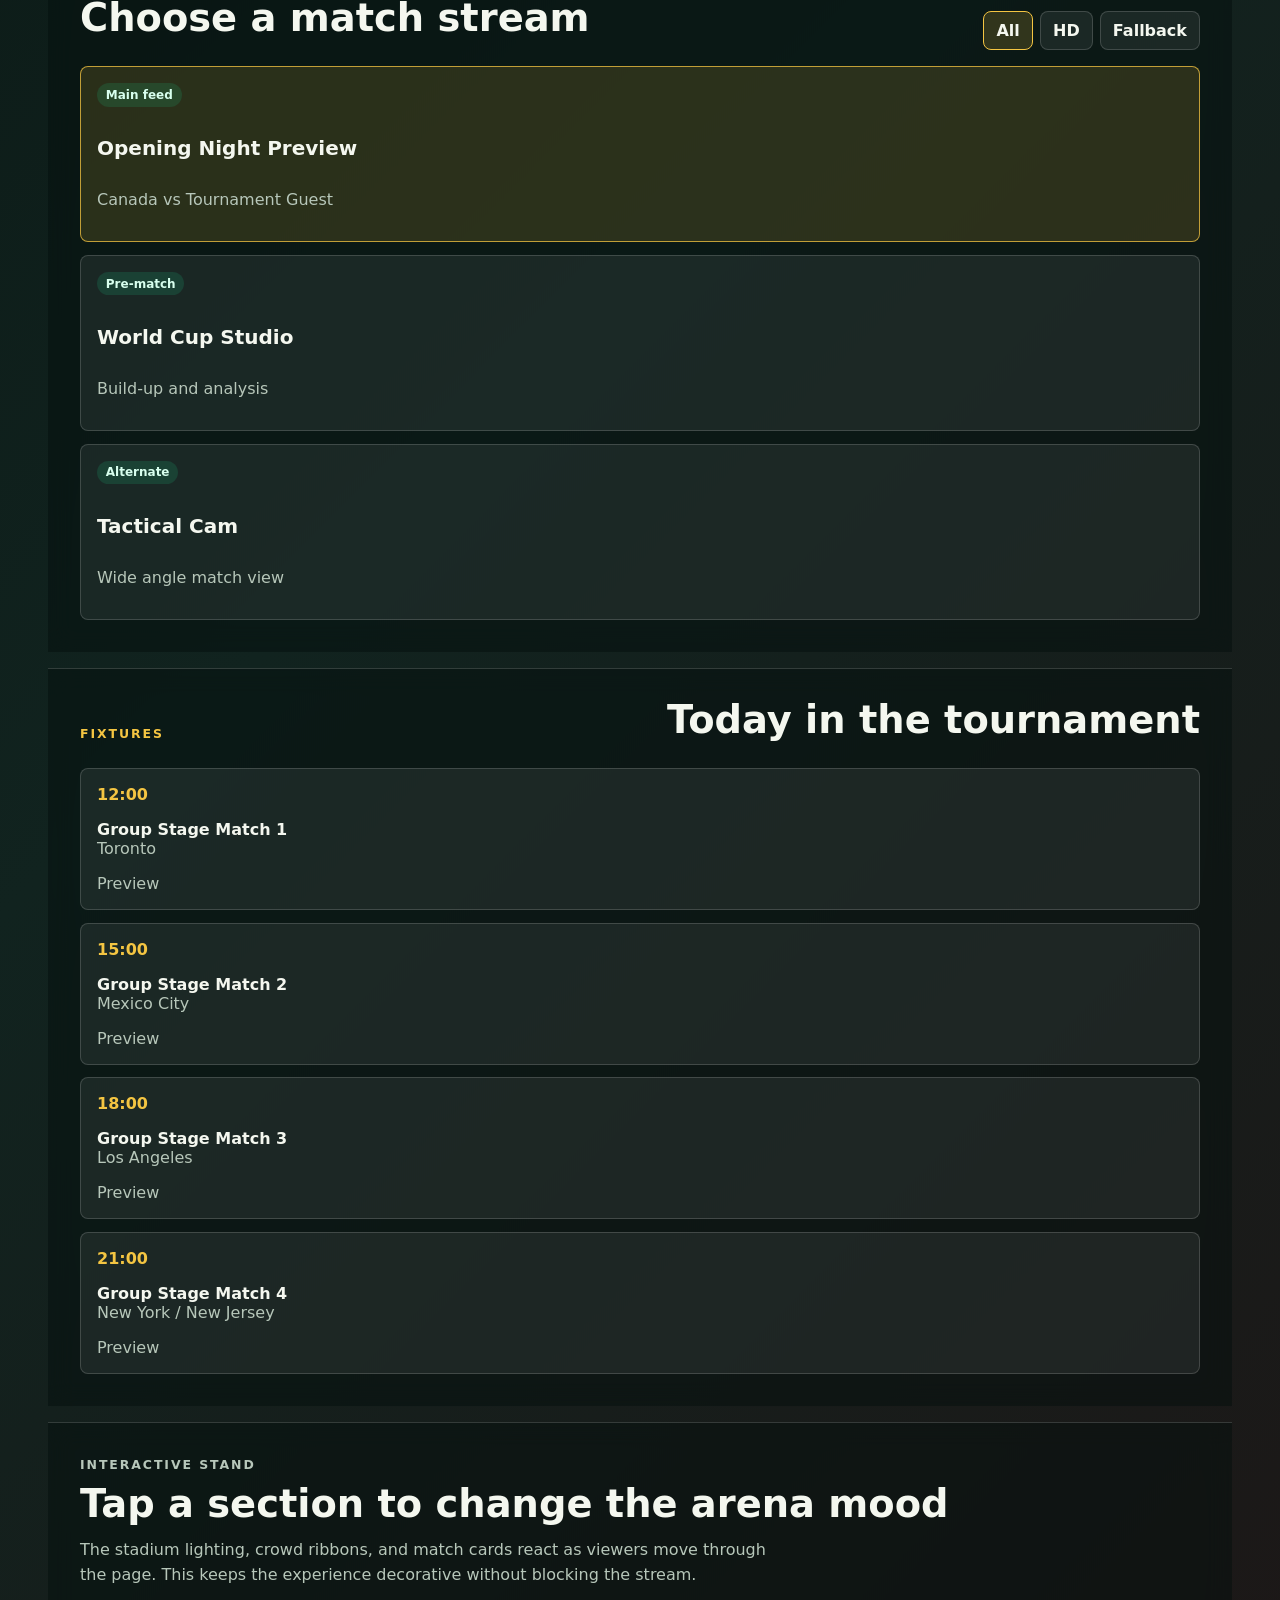
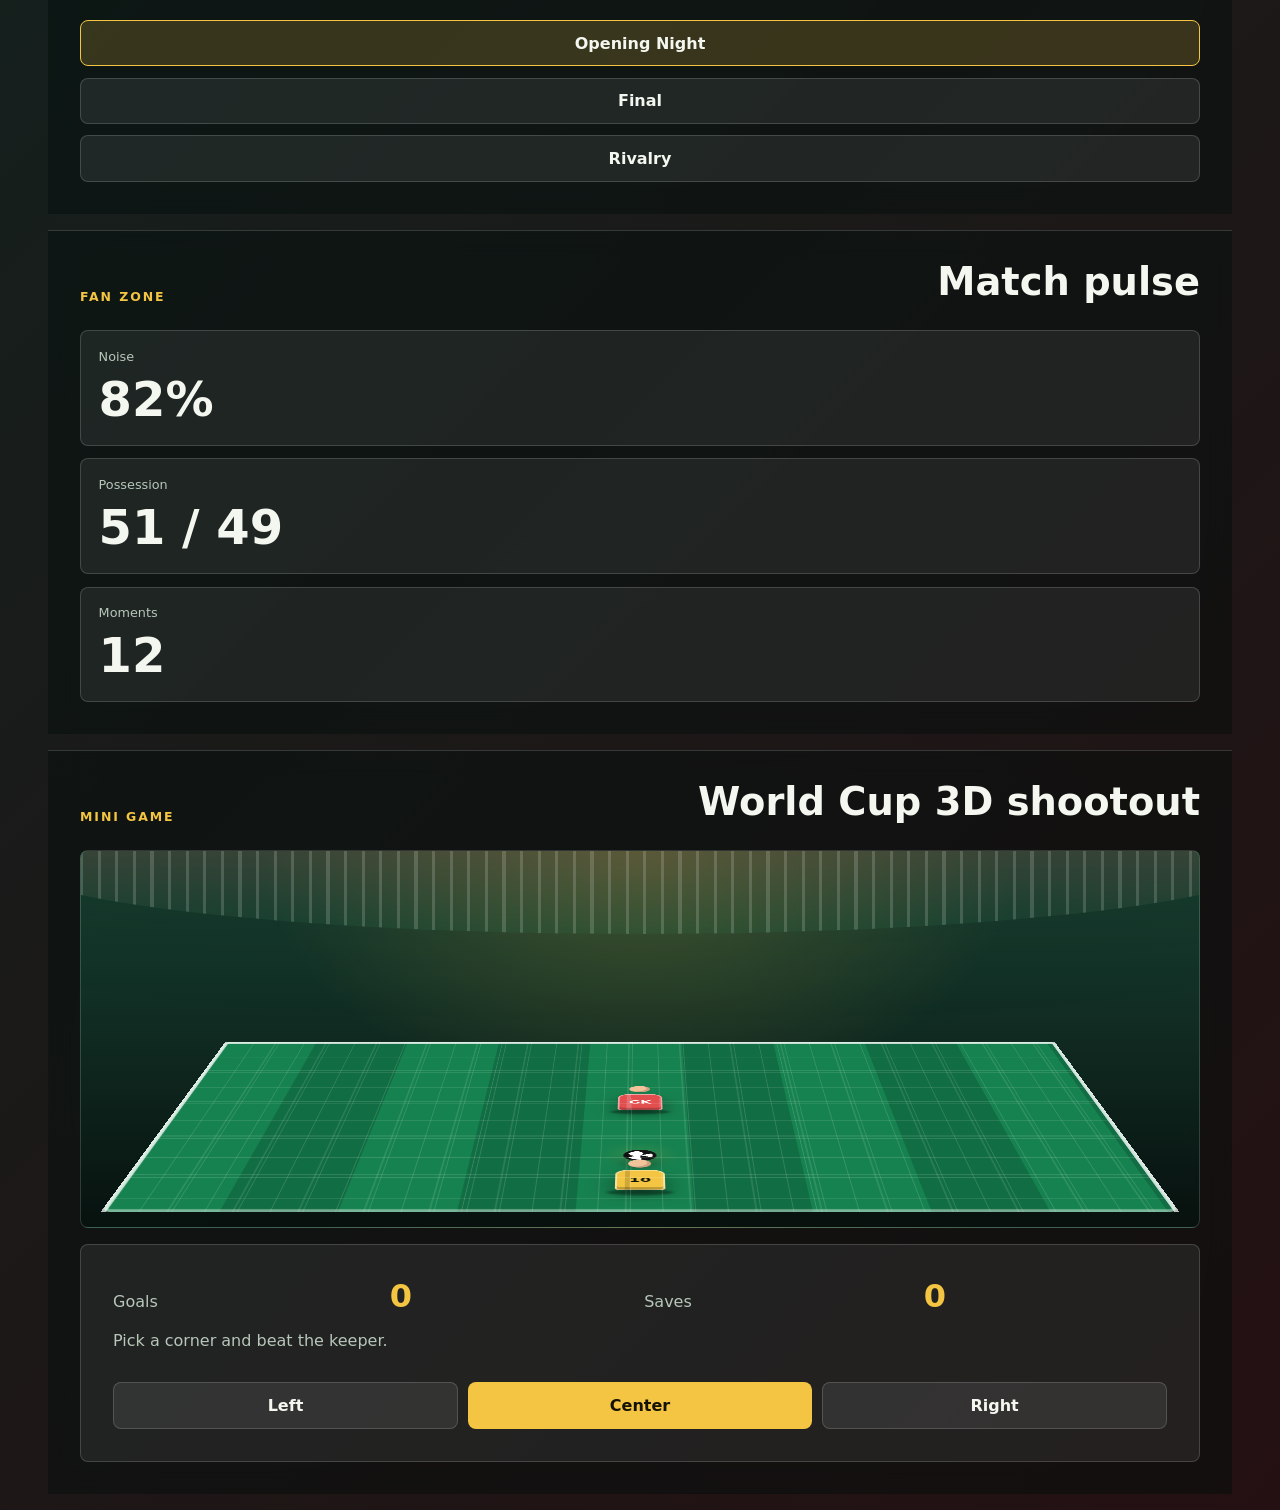
==== commit 01755ef4: "Add ESPN scoreboard and organize streams" ====
--- a/index.html
+++ b/index.html
@@ -21,6 +21,8 @@
 
         <nav class="nav-links" aria-label="Primary navigation">
           <a href="#watch">Watch</a>
+          <a href="#scoreboard">Scores</a>
+          <a href="#streams">Streams</a>
           <a href="#fixtures">Fixtures</a>
           <a href="#teams">Teams</a>
           <a href="#fan-zone">Fan Zone</a>
@@ -39,7 +41,8 @@
             </p>
             <div class="hero-actions" aria-label="Main actions">
               <a class="button primary" href="#player">Open Live Player</a>
-              <a class="button secondary" href="#fixtures">View Schedule</a>
+              <a class="button secondary" href="#scoreboard">Live Scores</a>
+              <a class="button secondary" href="#streams">Streams</a>
             </div>
           </div>
 
@@ -79,10 +82,28 @@
           </aside>
         </section>
 
-        <section class="content-band feeds-band" aria-label="Available streams">
-          <div class="section-heading">
-            <p class="eyebrow">Live Feeds</p>
-            <h2>Choose a match stream</h2>
+        <section class="content-band scoreboard-band" id="scoreboard">
+          <div class="section-heading">
+            <div>
+              <p class="eyebrow">ESPN Scoreboard</p>
+              <h2>World Cup scores</h2>
+            </div>
+            <span class="section-note" id="scoreboard-status">Loading scores</span>
+          </div>
+          <div class="scoreboard-grid" id="scoreboard-grid"></div>
+        </section>
+
+        <section class="content-band feeds-band" id="streams" aria-label="Available streams">
+          <div class="section-heading">
+            <div>
+              <p class="eyebrow">Streams</p>
+              <h2>Choose a match stream</h2>
+            </div>
+            <div class="stream-tabs" aria-label="Stream filters">
+              <button class="stream-tab active" type="button" data-stream-filter="all">All</button>
+              <button class="stream-tab" type="button" data-stream-filter="hd">HD</button>
+              <button class="stream-tab" type="button" data-stream-filter="fallback">Fallback</button>
+            </div>
           </div>
           <div class="feed-grid" id="feed-grid"></div>
         </section>
--- a/styles.css
+++ b/styles.css
@@ -342,7 +342,8 @@
 
 .feed-grid,
 .fixture-list,
-.pulse-grid {
+.pulse-grid,
+.scoreboard-grid {
   display: grid;
   gap: 0.8rem;
 }
@@ -351,12 +352,97 @@
   grid-template-columns: repeat(3, minmax(0, 1fr));
 }
 
+.scoreboard-grid {
+  grid-template-columns: repeat(2, minmax(0, 1fr));
+}
+
 .feed-card,
 .fixture,
-.pulse-tile {
+.pulse-tile,
+.score-card {
   border: 1px solid var(--line);
   border-radius: 8px;
   background: rgba(255, 255, 255, 0.07);
+}
+
+.score-card {
+  display: grid;
+  gap: 0.85rem;
+  padding: 1rem;
+}
+
+.score-card-header,
+.score-row {
+  display: flex;
+  align-items: center;
+  justify-content: space-between;
+  gap: 0.8rem;
+}
+
+.score-card-header {
+  color: var(--muted);
+  font-size: 0.82rem;
+}
+
+.score-row {
+  min-height: 2.5rem;
+}
+
+.score-team {
+  display: flex;
+  min-width: 0;
+  align-items: center;
+  gap: 0.7rem;
+  font-weight: 900;
+}
+
+.score-team img {
+  width: 2rem;
+  aspect-ratio: 1;
+  object-fit: contain;
+}
+
+.score-team span {
+  overflow: hidden;
+  text-overflow: ellipsis;
+  white-space: nowrap;
+}
+
+.score-value {
+  min-width: 2ch;
+  text-align: right;
+  color: var(--accent);
+  font-size: 1.5rem;
+  font-weight: 900;
+}
+
+.section-note {
+  color: var(--muted);
+  font-size: 0.86rem;
+  text-align: right;
+}
+
+.stream-tabs {
+  display: flex;
+  flex-wrap: wrap;
+  justify-content: flex-end;
+  gap: 0.45rem;
+}
+
+.stream-tab {
+  min-height: 2.4rem;
+  padding: 0.55rem 0.75rem;
+  border: 1px solid var(--line);
+  border-radius: 8px;
+  background: rgba(255, 255, 255, 0.07);
+  color: var(--text);
+  cursor: pointer;
+  font-weight: 800;
+}
+
+.stream-tab.active {
+  border-color: var(--accent);
+  background: rgba(244, 197, 66, 0.16);
 }
 
 .feed-card {
@@ -744,6 +830,7 @@
   .feed-grid,
   .fixture-list,
   .pulse-grid,
+  .scoreboard-grid,
   .mood-board {
     grid-template-columns: 1fr;
   }
@@ -800,6 +887,17 @@
     margin-inline: 0.65rem;
   }
 
+  .section-heading {
+    display: grid;
+    align-items: start;
+  }
+
+  .section-note,
+  .stream-tabs {
+    justify-content: start;
+    text-align: left;
+  }
+
   .shot-buttons,
   .game-score {
     grid-template-columns: 1fr;
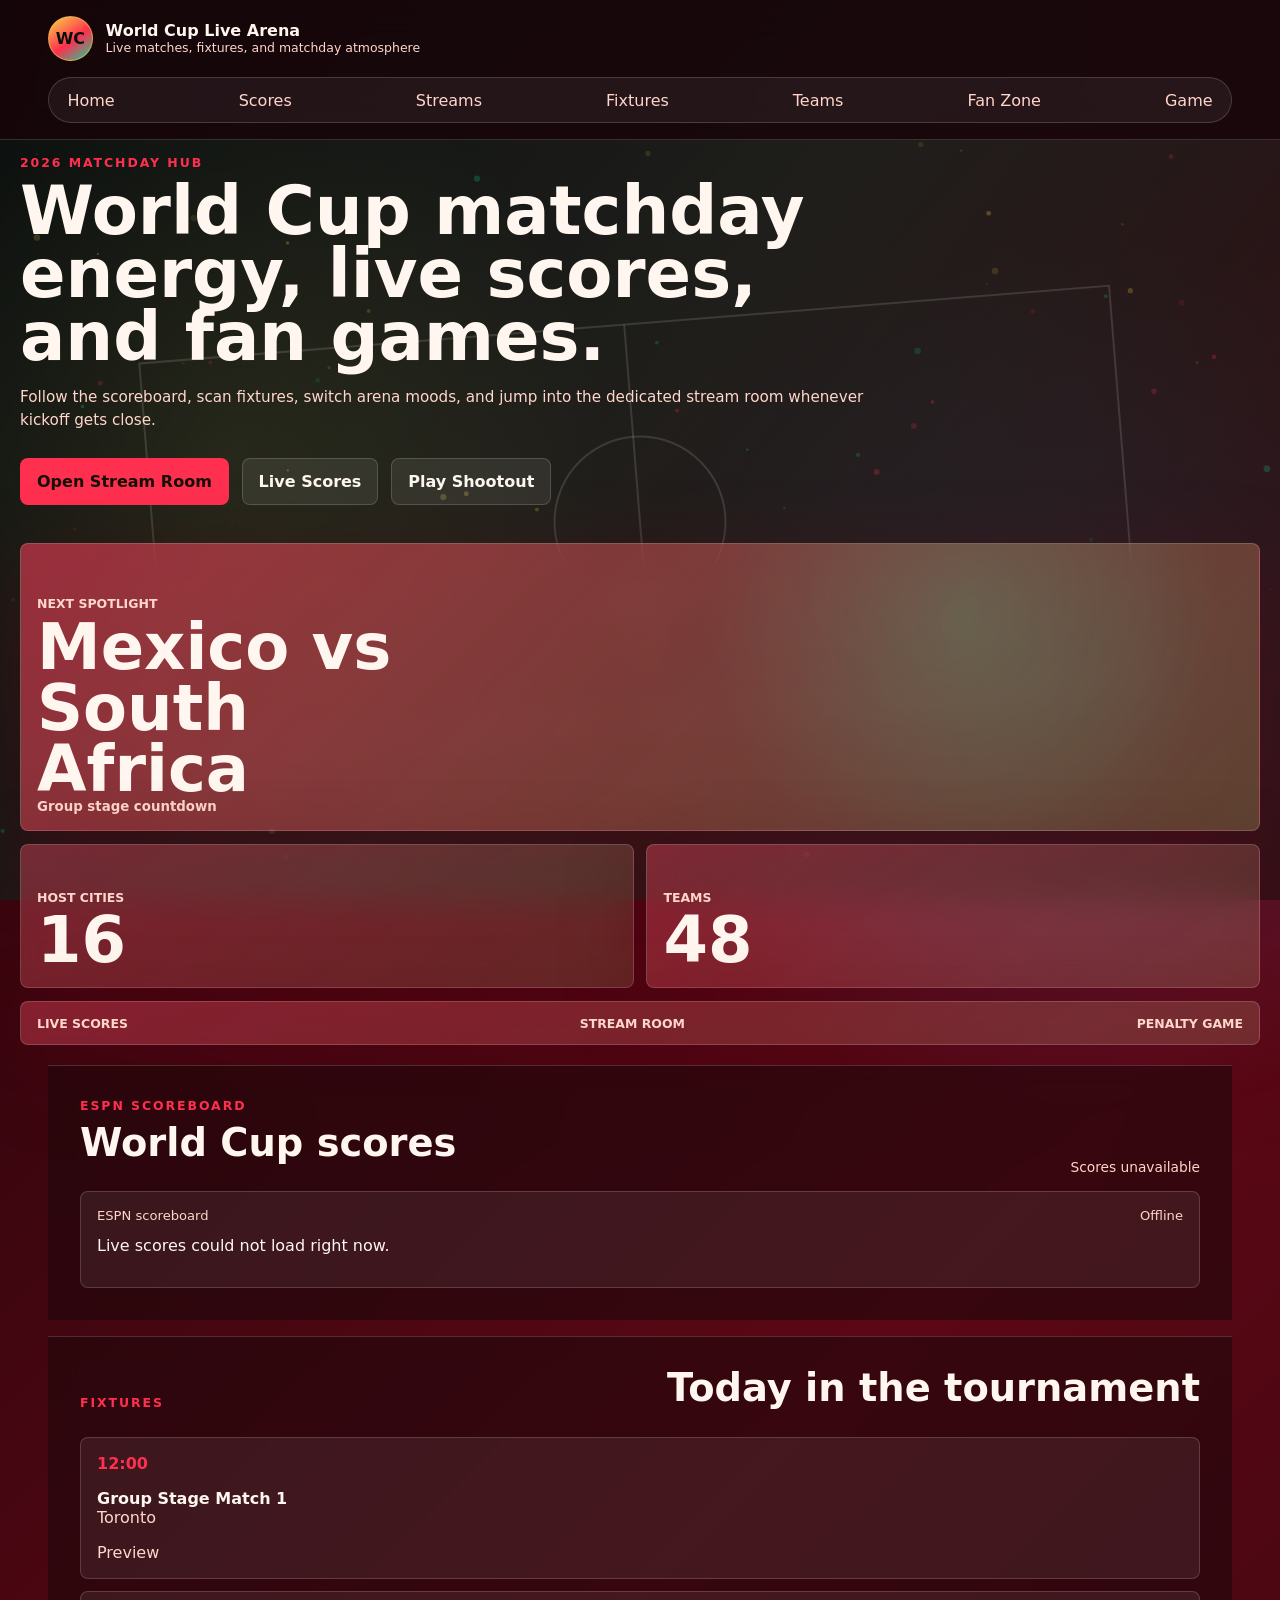
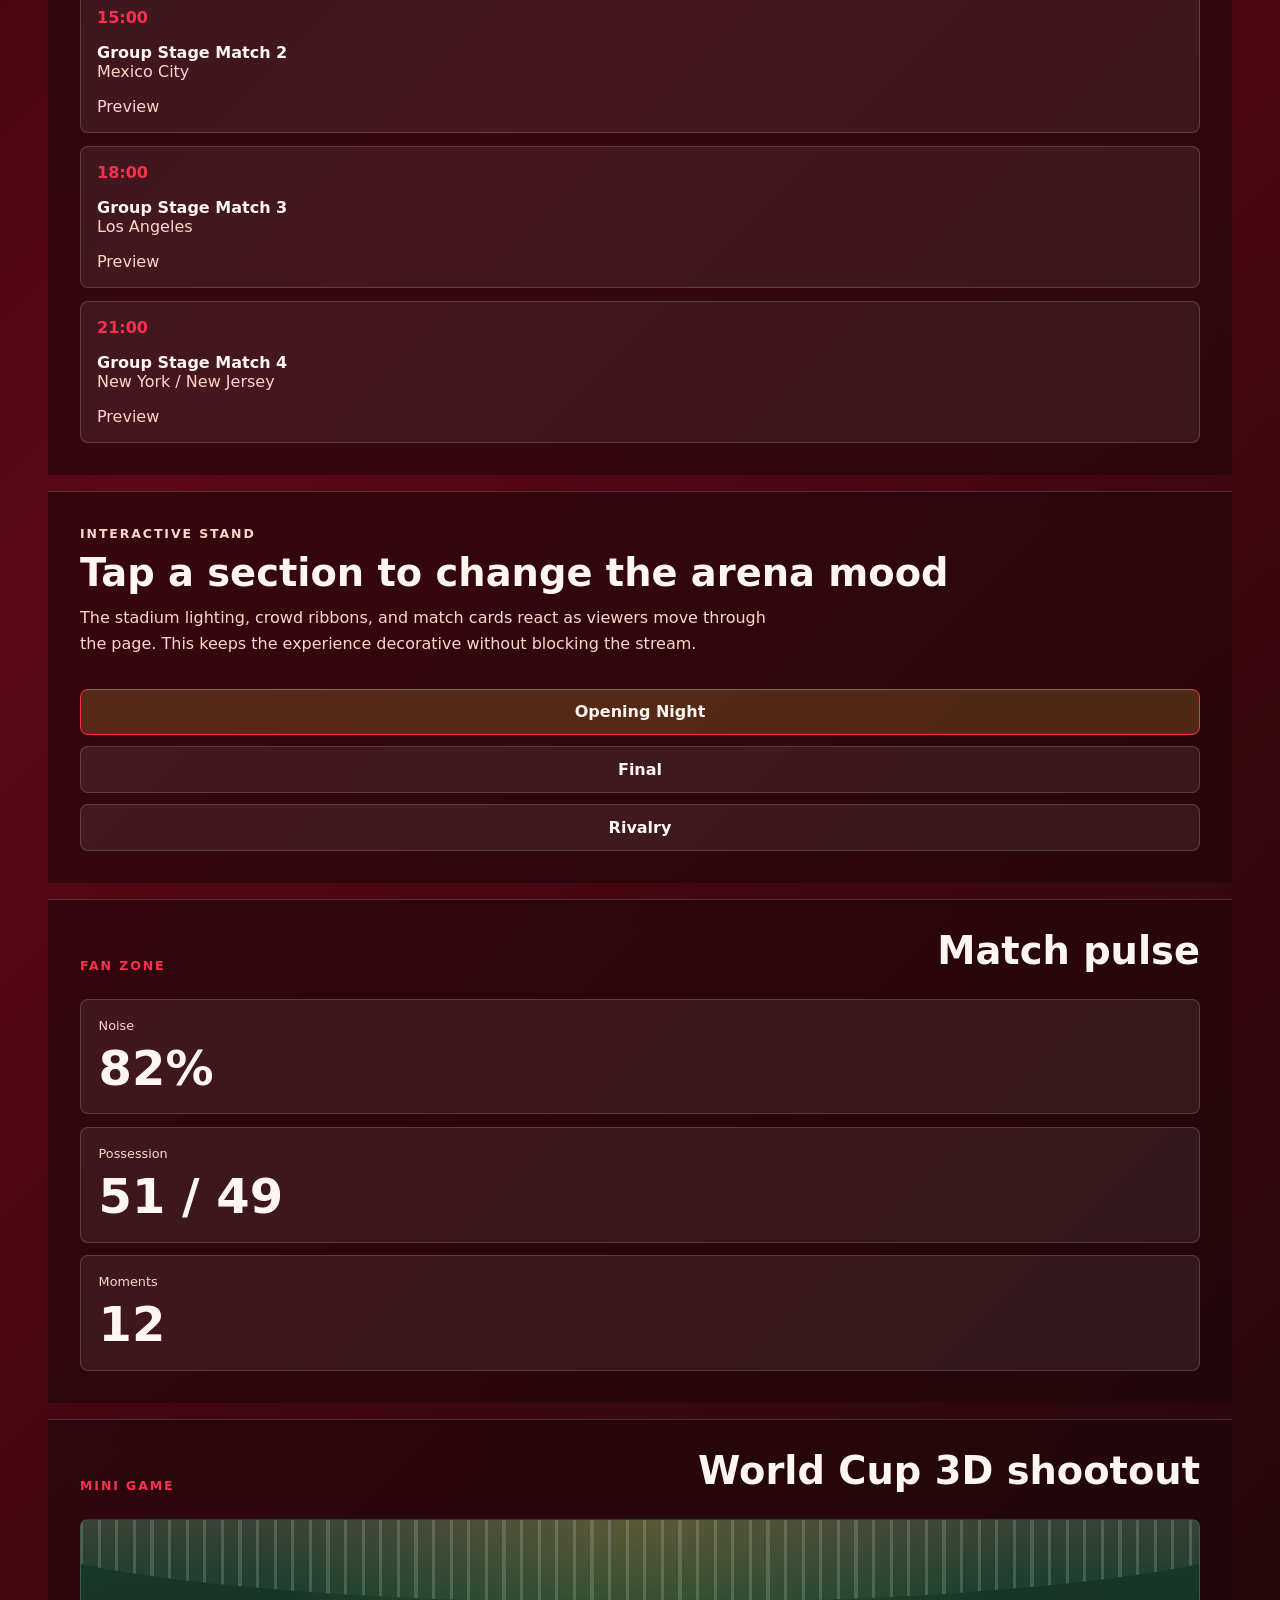
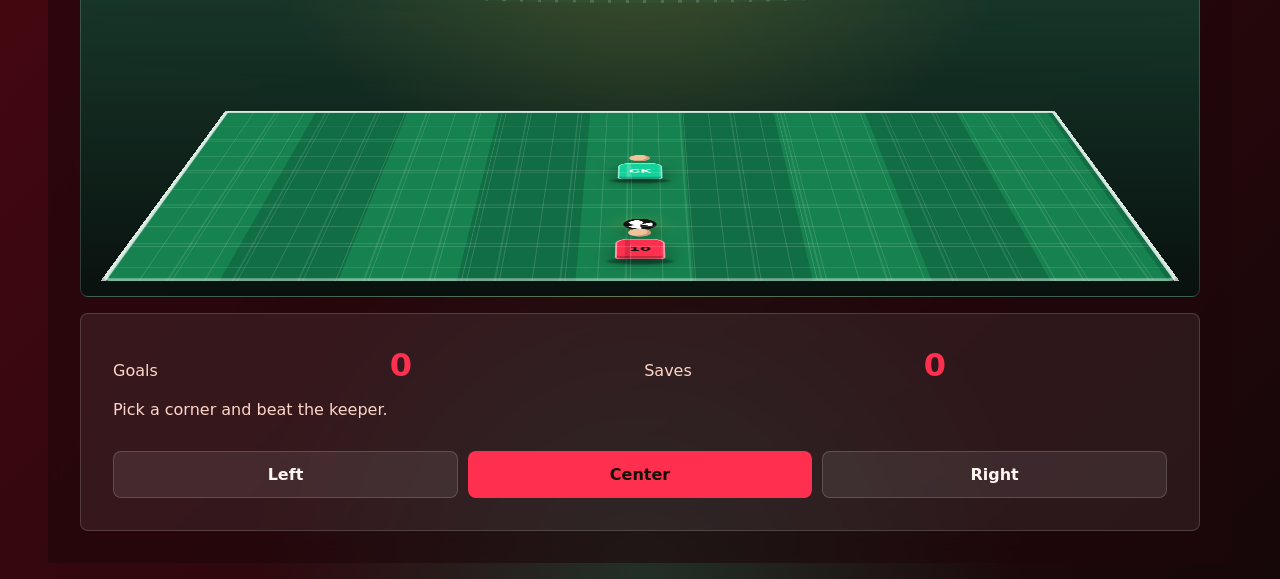
==== commit 8bfa65dd: "Move streams to dedicated page and refresh home theme" ====
--- a/index.html
+++ b/index.html
@@ -11,7 +11,7 @@
 
     <div class="app-shell">
       <header class="topbar">
-        <a class="brand" href="#watch" aria-label="World Cup Live Arena home">
+        <a class="brand" href="index.html" aria-label="World Cup Live Arena home">
           <span class="brand-mark">WC</span>
           <span>
             <strong>World Cup Live Arena</strong>
@@ -20,9 +20,9 @@
         </a>
 
         <nav class="nav-links" aria-label="Primary navigation">
-          <a href="#watch">Watch</a>
+          <a href="index.html#watch">Home</a>
           <a href="#scoreboard">Scores</a>
-          <a href="#streams">Streams</a>
+          <a href="streams.html">Streams</a>
           <a href="#fixtures">Fixtures</a>
           <a href="#teams">Teams</a>
           <a href="#fan-zone">Fan Zone</a>
@@ -34,50 +34,36 @@
         <section class="hero" id="watch">
           <div class="hero-copy">
             <p class="eyebrow">2026 Matchday Hub</p>
-            <h1>World Cup live streaming built for every kick.</h1>
+            <h1>World Cup matchday energy, live scores, and fan games.</h1>
             <p class="intro">
-              Drop in official stream links when you have them. The page is already wired for
-              featured matches, alternate feeds, fixtures, and a responsive live-match layout.
+              Follow the scoreboard, scan fixtures, switch arena moods, and jump into the dedicated
+              stream room whenever kickoff gets close.
             </p>
             <div class="hero-actions" aria-label="Main actions">
-              <a class="button primary" href="#player">Open Live Player</a>
+              <a class="button primary" href="streams.html">Open Stream Room</a>
               <a class="button secondary" href="#scoreboard">Live Scores</a>
-              <a class="button secondary" href="#streams">Streams</a>
+              <a class="button secondary" href="#game">Play Shootout</a>
             </div>
           </div>
 
-          <aside class="live-panel" id="player" aria-label="Live stream player">
-            <div class="score-strip">
-              <span id="match-status">Live soon</span>
-              <span id="match-score">0 - 0</span>
+          <aside class="hype-board" aria-label="World Cup highlights">
+            <div class="hype-card main">
+              <span>Next spotlight</span>
+              <strong>Mexico vs South Africa</strong>
+              <small>Group stage countdown</small>
             </div>
-
-            <div class="video-frame">
-              <iframe
-                id="stream-frame"
-                title="Selected match stream"
-                allow="autoplay; encrypted-media; picture-in-picture; fullscreen"
-                allowfullscreen
-                referrerpolicy="strict-origin-when-cross-origin"
-              ></iframe>
-              <div class="stream-placeholder" id="stream-placeholder">
-                <span class="play-pulse" aria-hidden="true"></span>
-                <strong>Stream link placeholder</strong>
-                <p>Select a feed below. Official embed links can be added in <code>app.js</code>.</p>
-              </div>
+            <div class="hype-card">
+              <span>Host cities</span>
+              <strong>16</strong>
             </div>
-
-            <div class="match-meta">
-              <div>
-                <span class="label">Now showing</span>
-                <strong id="match-title">Opening Night Preview</strong>
-              </div>
-              <div class="player-actions">
-                <button class="icon-button" id="fullscreen-player" type="button">Fullscreen</button>
-                <button class="icon-button" id="mute-atmosphere" type="button" aria-pressed="false">
-                  Atmosphere
-                </button>
-              </div>
+            <div class="hype-card">
+              <span>Teams</span>
+              <strong>48</strong>
+            </div>
+            <div class="hype-ribbon">
+              <span>Live scores</span>
+              <span>Stream room</span>
+              <span>Penalty game</span>
             </div>
           </aside>
         </section>
@@ -91,21 +77,6 @@
             <span class="section-note" id="scoreboard-status">Loading scores</span>
           </div>
           <div class="scoreboard-grid" id="scoreboard-grid"></div>
-        </section>
-
-        <section class="content-band feeds-band" id="streams" aria-label="Available streams">
-          <div class="section-heading">
-            <div>
-              <p class="eyebrow">Streams</p>
-              <h2>Choose a match stream</h2>
-            </div>
-            <div class="stream-tabs" aria-label="Stream filters">
-              <button class="stream-tab active" type="button" data-stream-filter="all">All</button>
-              <button class="stream-tab" type="button" data-stream-filter="hd">HD</button>
-              <button class="stream-tab" type="button" data-stream-filter="fallback">Fallback</button>
-            </div>
-          </div>
-          <div class="feed-grid" id="feed-grid"></div>
         </section>
 
         <section class="content-band fixture-band" id="fixtures">
--- a/styles.css
+++ b/styles.css
@@ -1,14 +1,15 @@
 :root {
-  --bg: #07120f;
-  --panel: rgba(8, 22, 19, 0.78);
-  --panel-solid: #101d1a;
-  --text: #f4f7ef;
-  --muted: #b7c7ba;
+  --bg: #160709;
+  --panel: rgba(30, 8, 12, 0.8);
+  --panel-solid: #260d12;
+  --text: #fff7ef;
+  --muted: #ffd6ca;
   --line: rgba(255, 255, 255, 0.16);
-  --accent: #f4c542;
-  --accent-2: #19b67a;
-  --accent-3: #e34f4f;
-  --shadow: 0 24px 80px rgba(0, 0, 0, 0.4);
+  --accent: #ffd447;
+  --accent-2: #14d39a;
+  --accent-3: #ff2f4f;
+  --accent-4: #38a8ff;
+  --shadow: 0 24px 80px rgba(92, 0, 18, 0.42);
 }
 
 * {
@@ -23,8 +24,10 @@
   min-height: 100vh;
   margin: 0;
   background:
-    radial-gradient(circle at 50% 0%, rgba(244, 197, 66, 0.2), transparent 30rem),
-    linear-gradient(135deg, #07120f 0%, #11231f 42%, #241012 100%);
+    radial-gradient(circle at 18% 12%, rgba(255, 212, 71, 0.25), transparent 24rem),
+    radial-gradient(circle at 84% 18%, rgba(56, 168, 255, 0.24), transparent 28rem),
+    radial-gradient(circle at 50% 100%, rgba(20, 211, 154, 0.2), transparent 24rem),
+    linear-gradient(135deg, #190509 0%, #5c0715 44%, #160709 100%);
   color: var(--text);
   font-family:
     Inter, ui-sans-serif, system-ui, -apple-system, BlinkMacSystemFont, "Segoe UI", sans-serif;
@@ -65,7 +68,7 @@
   gap: 1rem;
   padding: 1rem clamp(1rem, 4vw, 3rem);
   border-bottom: 1px solid var(--line);
-  background: rgba(5, 15, 13, 0.78);
+  background: rgba(24, 4, 9, 0.82);
   backdrop-filter: blur(18px);
 }
 
@@ -82,7 +85,7 @@
   place-items: center;
   border: 1px solid rgba(244, 197, 66, 0.55);
   border-radius: 50%;
-  background: linear-gradient(145deg, #f4c542, #19b67a);
+  background: linear-gradient(145deg, #ffd447, #ff2f4f 55%, #14d39a);
   color: #08110e;
   font-weight: 900;
 }
@@ -126,6 +129,18 @@
   align-items: center;
   gap: clamp(1.25rem, 3vw, 3rem);
   padding: clamp(2rem, 5vw, 5rem) clamp(1rem, 4vw, 3rem);
+}
+
+.stream-room {
+  display: grid;
+  grid-template-columns: minmax(18rem, 0.45fr) minmax(0, 1.55fr);
+  gap: clamp(1rem, 3vw, 2rem);
+  align-items: center;
+  padding: clamp(1rem, 4vw, 3rem);
+}
+
+.stream-room-copy h1 {
+  font-size: clamp(2.6rem, 6vw, 5.5rem);
 }
 
 .hero-copy {
@@ -217,6 +232,72 @@
   color: var(--text);
 }
 
+.hype-board {
+  display: grid;
+  grid-template-columns: repeat(2, minmax(0, 1fr));
+  gap: 0.8rem;
+}
+
+.hype-card,
+.hype-ribbon {
+  border: 1px solid var(--line);
+  border-radius: 8px;
+  background:
+    linear-gradient(145deg, rgba(255, 47, 79, 0.32), rgba(255, 212, 71, 0.08)),
+    rgba(255, 255, 255, 0.08);
+  box-shadow: var(--shadow);
+  backdrop-filter: blur(16px);
+}
+
+.hype-card {
+  display: grid;
+  min-height: 9rem;
+  align-content: end;
+  padding: 1rem;
+}
+
+.hype-card.main {
+  grid-column: 1 / -1;
+  min-height: 18rem;
+  background:
+    linear-gradient(135deg, rgba(255, 47, 79, 0.52), rgba(255, 212, 71, 0.16)),
+    radial-gradient(circle at 76% 26%, rgba(20, 211, 154, 0.26), transparent 16rem),
+    rgba(255, 255, 255, 0.08);
+}
+
+.hype-card span,
+.hype-ribbon span {
+  color: var(--muted);
+  font-weight: 800;
+  text-transform: uppercase;
+  font-size: 0.78rem;
+}
+
+.hype-card strong {
+  display: block;
+  margin-top: 0.35rem;
+  font-size: clamp(2rem, 5vw, 4.5rem);
+  line-height: 0.95;
+}
+
+.hype-card.main strong {
+  max-width: 9ch;
+}
+
+.hype-card small {
+  color: var(--muted);
+  font-weight: 800;
+}
+
+.hype-ribbon {
+  grid-column: 1 / -1;
+  display: flex;
+  flex-wrap: wrap;
+  justify-content: space-between;
+  gap: 0.8rem;
+  padding: 0.85rem 1rem;
+}
+
 .live-panel {
   width: 100%;
   border: 1px solid rgba(255, 255, 255, 0.18);
@@ -247,7 +328,7 @@
 }
 
 .score-strip {
-  background: linear-gradient(90deg, rgba(227, 79, 79, 0.28), rgba(25, 182, 122, 0.22));
+  background: linear-gradient(90deg, rgba(255, 47, 79, 0.38), rgba(255, 212, 71, 0.24));
   font-weight: 900;
 }
 
@@ -328,7 +409,7 @@
   margin: 0 clamp(1rem, 4vw, 3rem) 1rem;
   padding: clamp(1.2rem, 3vw, 2rem);
   border-top: 1px solid var(--line);
-  background: rgba(5, 15, 13, 0.48);
+  background: rgba(30, 8, 12, 0.58);
   backdrop-filter: blur(12px);
 }
 
@@ -456,8 +537,8 @@
 }
 
 .feed-card.active {
-  border-color: rgba(244, 197, 66, 0.75);
-  background: rgba(244, 197, 66, 0.14);
+  border-color: rgba(255, 212, 71, 0.75);
+  background: rgba(255, 47, 79, 0.18);
 }
 
 .feed-card strong {
@@ -472,7 +553,7 @@
   justify-self: start;
   padding: 0.3rem 0.55rem;
   border-radius: 999px;
-  background: rgba(25, 182, 122, 0.18);
+  background: rgba(20, 211, 154, 0.18);
   color: #d8ffee;
   font-size: 0.75rem;
   font-weight: 800;
@@ -780,6 +861,7 @@
 @media (max-width: 1280px) {
   .topbar,
   .hero,
+  .stream-room,
   .split-band,
   .game-layout {
     grid-template-columns: 1fr;
@@ -802,6 +884,10 @@
     padding: 0.9rem clamp(0.65rem, 2.6vw, 1.25rem) 1.25rem;
   }
 
+  .stream-room {
+    padding: 0.9rem clamp(0.65rem, 2.6vw, 1.25rem) 1.25rem;
+  }
+
   .live-panel {
     order: -1;
   }
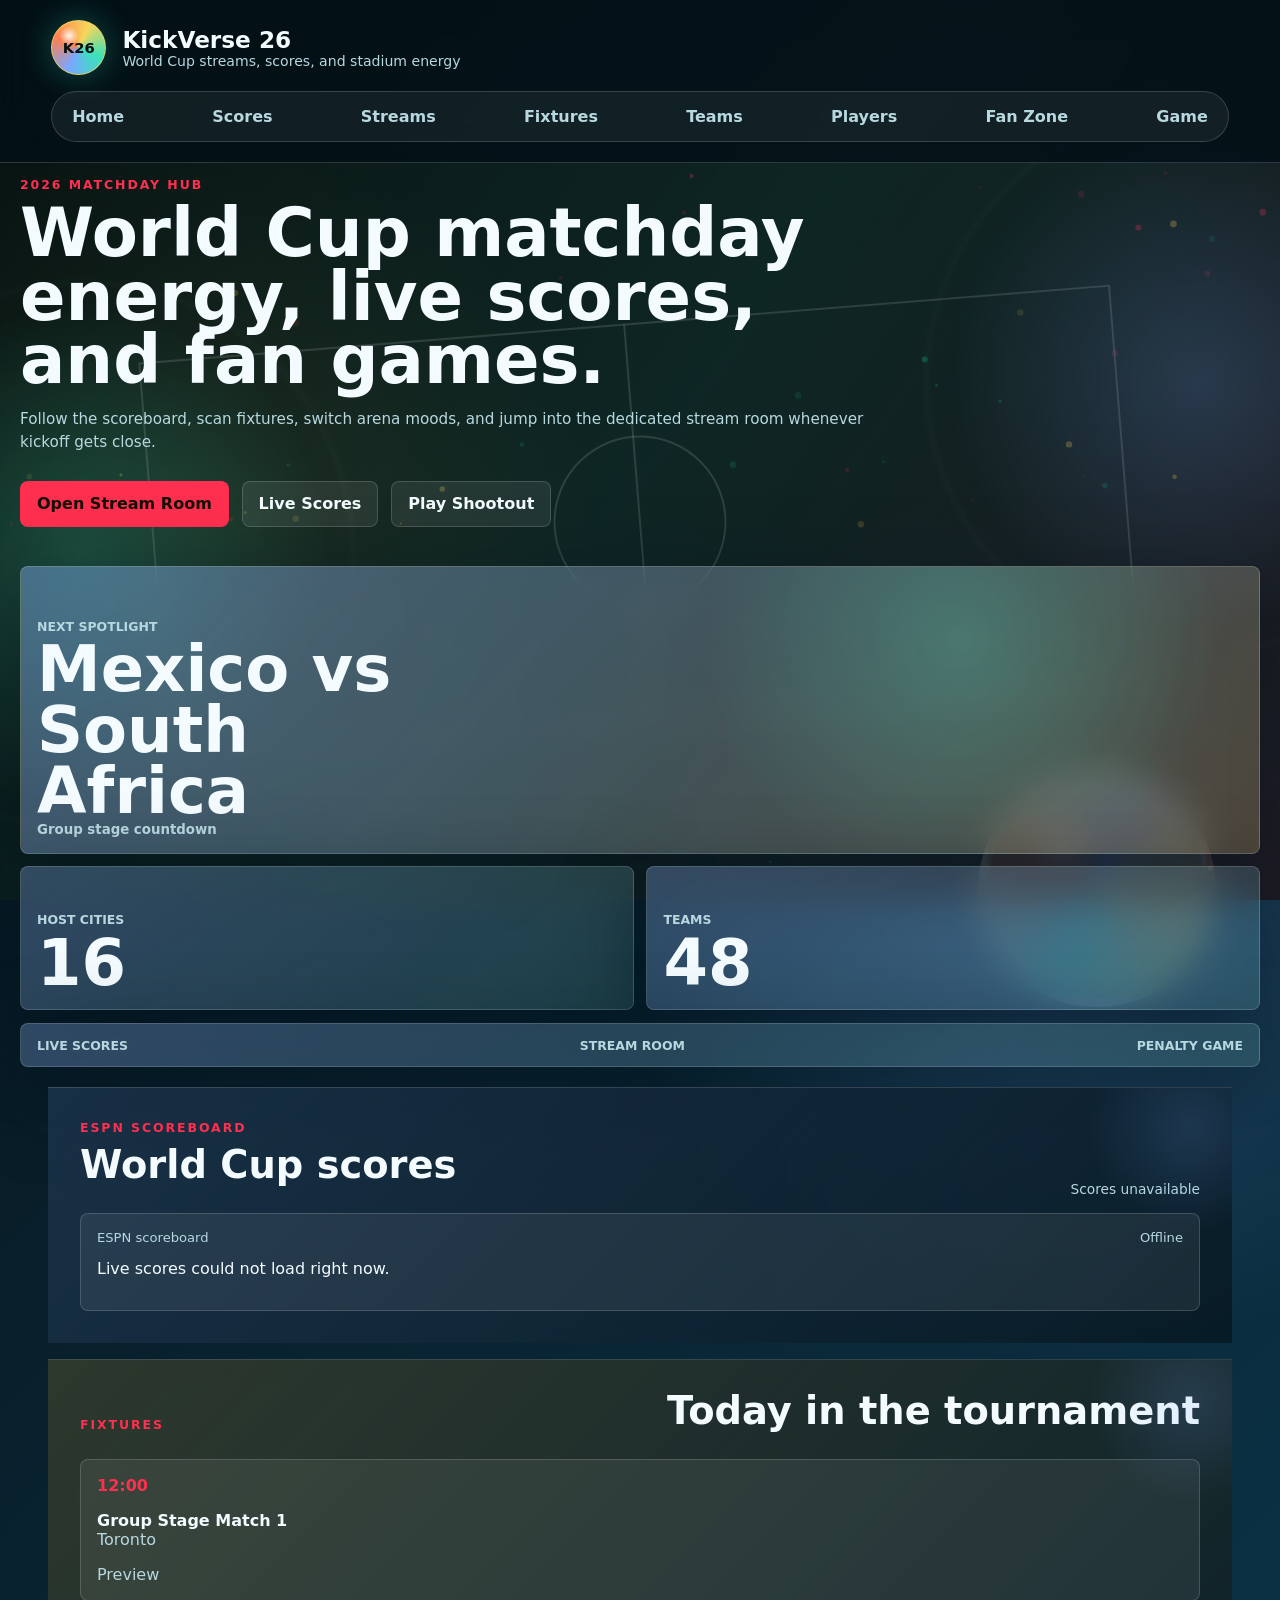
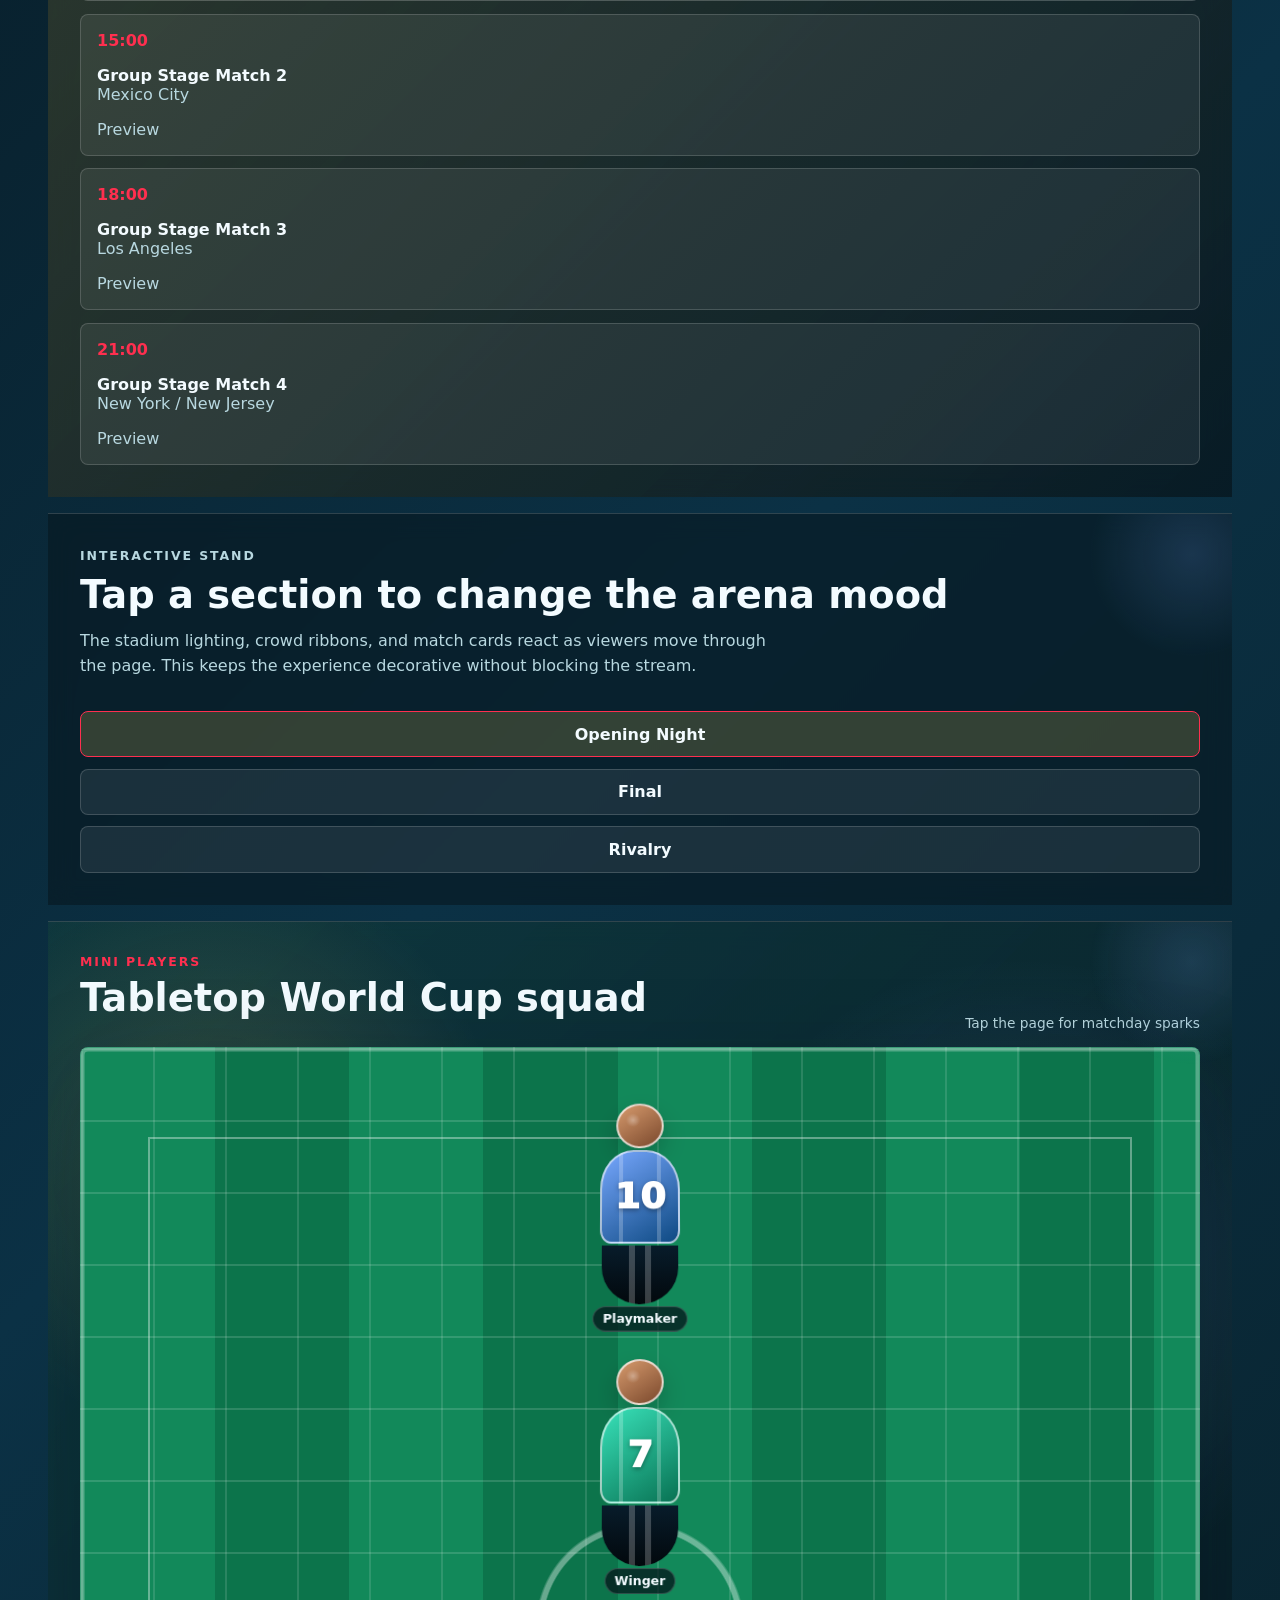
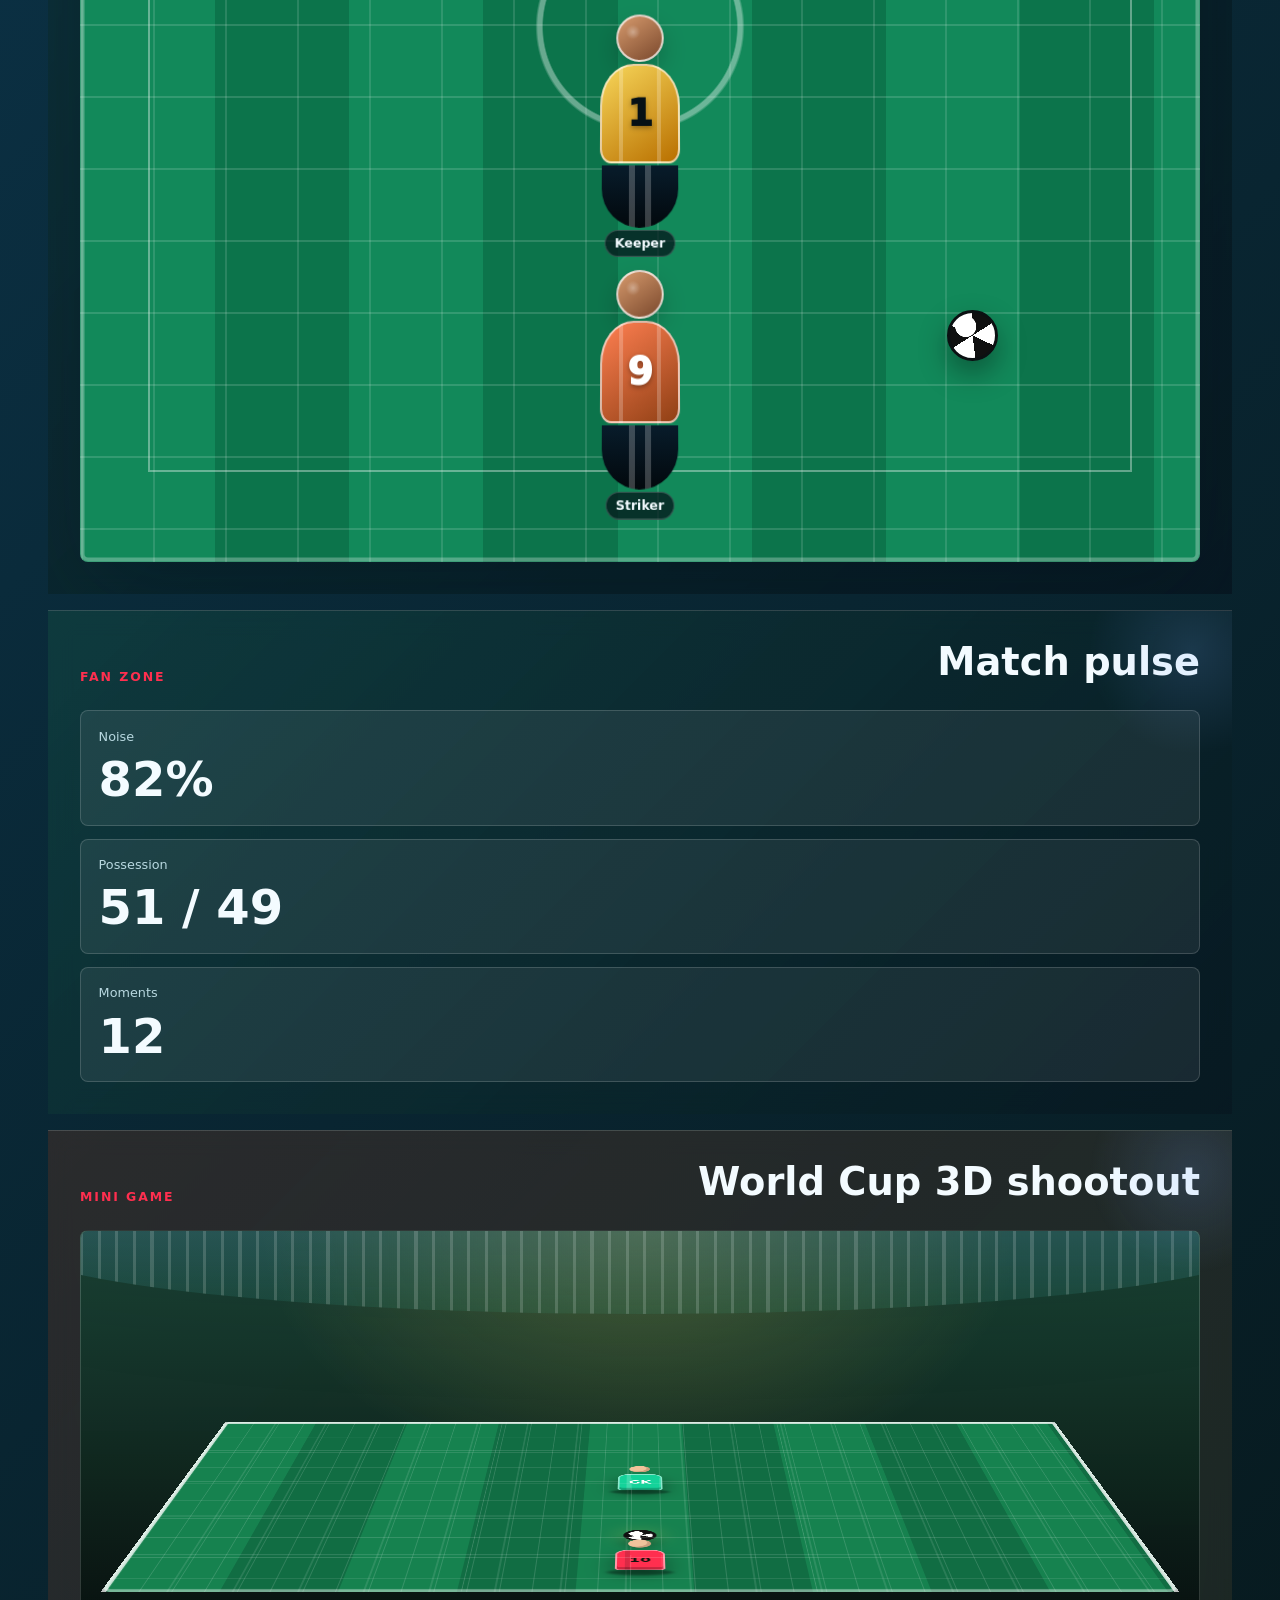
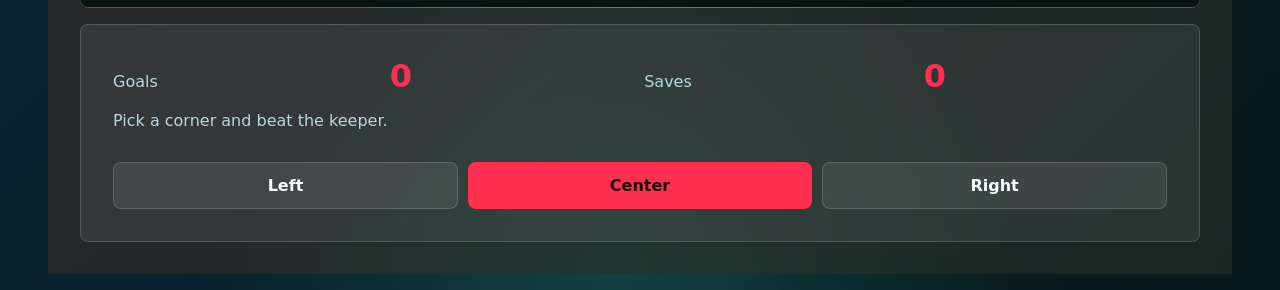
==== commit df0bbc6c: "Refresh World Cup theme and mini players" ====
--- a/index.html
+++ b/index.html
@@ -3,7 +3,7 @@
   <head>
     <meta charset="utf-8" />
     <meta name="viewport" content="width=device-width, initial-scale=1" />
-    <title>World Cup Live Arena</title>
+    <title>KickVerse 26</title>
     <link rel="stylesheet" href="styles.css" />
   </head>
   <body>
@@ -11,11 +11,11 @@
 
     <div class="app-shell">
       <header class="topbar">
-        <a class="brand" href="index.html" aria-label="World Cup Live Arena home">
-          <span class="brand-mark">WC</span>
+        <a class="brand" href="index.html" aria-label="KickVerse 26 home">
+          <span class="brand-mark">K26</span>
           <span>
-            <strong>World Cup Live Arena</strong>
-            <small>Live matches, fixtures, and matchday atmosphere</small>
+            <strong>KickVerse 26</strong>
+            <small>World Cup streams, scores, and stadium energy</small>
           </span>
         </a>
 
@@ -25,6 +25,7 @@
           <a href="streams.html">Streams</a>
           <a href="#fixtures">Fixtures</a>
           <a href="#teams">Teams</a>
+          <a href="#mini-players">Players</a>
           <a href="#fan-zone">Fan Zone</a>
           <a href="#game">Game</a>
         </nav>
@@ -100,6 +101,43 @@
             <button type="button" data-mood="opening" class="mood active">Opening Night</button>
             <button type="button" data-mood="final" class="mood">Final</button>
             <button type="button" data-mood="rivalry" class="mood">Rivalry</button>
+          </div>
+        </section>
+
+        <section class="content-band mini-players-band" id="mini-players">
+          <div class="section-heading">
+            <div>
+              <p class="eyebrow">Mini Players</p>
+              <h2>Tabletop World Cup squad</h2>
+            </div>
+            <span class="section-note">Tap the page for matchday sparks</span>
+          </div>
+          <div class="mini-pitch" aria-label="Miniature football players display">
+            <div class="mini-player captain">
+              <span class="mini-player-head"></span>
+              <span class="mini-player-shirt">10</span>
+              <span class="mini-player-legs"></span>
+              <strong>Playmaker</strong>
+            </div>
+            <div class="mini-player winger">
+              <span class="mini-player-head"></span>
+              <span class="mini-player-shirt">7</span>
+              <span class="mini-player-legs"></span>
+              <strong>Winger</strong>
+            </div>
+            <div class="mini-player keeper-mini">
+              <span class="mini-player-head"></span>
+              <span class="mini-player-shirt">1</span>
+              <span class="mini-player-legs"></span>
+              <strong>Keeper</strong>
+            </div>
+            <div class="mini-player striker-mini">
+              <span class="mini-player-head"></span>
+              <span class="mini-player-shirt">9</span>
+              <span class="mini-player-legs"></span>
+              <strong>Striker</strong>
+            </div>
+            <span class="mini-ball" aria-hidden="true"></span>
           </div>
         </section>
 
--- a/styles.css
+++ b/styles.css
@@ -1,15 +1,17 @@
 :root {
-  --bg: #160709;
-  --panel: rgba(30, 8, 12, 0.8);
-  --panel-solid: #260d12;
-  --text: #fff7ef;
-  --muted: #ffd6ca;
+  --bg: #061015;
+  --panel: rgba(7, 24, 33, 0.82);
+  --panel-solid: #092333;
+  --text: #f3fbff;
+  --muted: #b8d8e0;
   --line: rgba(255, 255, 255, 0.16);
-  --accent: #ffd447;
-  --accent-2: #14d39a;
-  --accent-3: #ff2f4f;
-  --accent-4: #38a8ff;
-  --shadow: 0 24px 80px rgba(92, 0, 18, 0.42);
+  --accent: #f7d65a;
+  --accent-2: #39e2ba;
+  --accent-3: #78a8ff;
+  --accent-4: #ff7f51;
+  --shadow: 0 24px 80px rgba(0, 18, 30, 0.55);
+  --section-glow: rgba(57, 226, 186, 0.22);
+  --section-pop: rgba(120, 168, 255, 0.2);
 }
 
 * {
@@ -24,13 +26,34 @@
   min-height: 100vh;
   margin: 0;
   background:
-    radial-gradient(circle at 18% 12%, rgba(255, 212, 71, 0.25), transparent 24rem),
-    radial-gradient(circle at 84% 18%, rgba(56, 168, 255, 0.24), transparent 28rem),
-    radial-gradient(circle at 50% 100%, rgba(20, 211, 154, 0.2), transparent 24rem),
-    linear-gradient(135deg, #190509 0%, #5c0715 44%, #160709 100%);
+    radial-gradient(circle at 16% 10%, rgba(247, 214, 90, 0.22), transparent 24rem),
+    radial-gradient(circle at 84% 18%, rgba(120, 168, 255, 0.24), transparent 28rem),
+    radial-gradient(circle at 48% 100%, rgba(57, 226, 186, 0.18), transparent 26rem),
+    linear-gradient(135deg, #061015 0%, #0b3145 46%, #07191d 100%);
   color: var(--text);
   font-family:
     Inter, ui-sans-serif, system-ui, -apple-system, BlinkMacSystemFont, "Segoe UI", sans-serif;
+  transition: background 450ms ease;
+}
+
+body[data-section-theme="scores"] {
+  --section-glow: rgba(120, 168, 255, 0.28);
+  --section-pop: rgba(57, 226, 186, 0.18);
+}
+
+body[data-section-theme="fixtures"] {
+  --section-glow: rgba(247, 214, 90, 0.26);
+  --section-pop: rgba(255, 127, 81, 0.18);
+}
+
+body[data-section-theme="fan"] {
+  --section-glow: rgba(57, 226, 186, 0.24);
+  --section-pop: rgba(120, 168, 255, 0.18);
+}
+
+body[data-section-theme="game"] {
+  --section-glow: rgba(255, 127, 81, 0.24);
+  --section-pop: rgba(247, 214, 90, 0.26);
 }
 
 button,
@@ -56,6 +79,29 @@
   z-index: 1;
   min-height: 100vh;
   overflow: hidden;
+}
+
+.app-shell::before,
+.app-shell::after {
+  position: fixed;
+  inset: auto auto 8% -12rem;
+  z-index: -1;
+  width: min(44vw, 34rem);
+  aspect-ratio: 1;
+  border: 1px solid rgba(255, 255, 255, 0.13);
+  border-radius: 50%;
+  background: radial-gradient(circle, var(--section-glow), transparent 66%);
+  content: "";
+  filter: blur(0.2rem);
+  pointer-events: none;
+  transition:
+    background 450ms ease,
+    transform 450ms ease;
+}
+
+.app-shell::after {
+  inset: 12% -12rem auto auto;
+  background: radial-gradient(circle, var(--section-pop), transparent 66%);
 }
 
 .topbar {
@@ -66,28 +112,32 @@
   align-items: center;
   justify-content: space-between;
   gap: 1rem;
-  padding: 1rem clamp(1rem, 4vw, 3rem);
+  padding: 1.25rem clamp(1rem, 4vw, 3.2rem);
   border-bottom: 1px solid var(--line);
-  background: rgba(24, 4, 9, 0.82);
+  background: rgba(3, 17, 24, 0.86);
   backdrop-filter: blur(18px);
 }
 
 .brand {
   display: flex;
   align-items: center;
-  gap: 0.8rem;
+  gap: 1rem;
 }
 
 .brand-mark {
   display: grid;
-  width: 2.8rem;
+  width: 3.45rem;
   aspect-ratio: 1;
   place-items: center;
-  border: 1px solid rgba(244, 197, 66, 0.55);
+  border: 1px solid rgba(247, 214, 90, 0.72);
   border-radius: 50%;
-  background: linear-gradient(145deg, #ffd447, #ff2f4f 55%, #14d39a);
-  color: #08110e;
+  background:
+    radial-gradient(circle at 32% 28%, rgba(255, 255, 255, 0.88), transparent 18%),
+    conic-gradient(from 25deg, #f7d65a, #39e2ba, #78a8ff, #ff7f51, #f7d65a);
+  color: #061015;
+  font-size: 0.92rem;
   font-weight: 900;
+  box-shadow: 0 0 2rem rgba(57, 226, 186, 0.3);
 }
 
 .brand strong,
@@ -96,9 +146,13 @@
 }
 
 .brand small {
-  max-width: 20rem;
+  max-width: 24rem;
   color: var(--muted);
-  font-size: 0.78rem;
+  font-size: 0.88rem;
+}
+
+.brand strong {
+  font-size: clamp(1.1rem, 2vw, 1.45rem);
 }
 
 .nav-links {
@@ -111,9 +165,10 @@
 }
 
 .nav-links a {
-  padding: 0.5rem 0.85rem;
+  padding: 0.62rem 0.95rem;
   border-radius: 999px;
   color: var(--muted);
+  font-weight: 750;
 }
 
 .nav-links a:hover,
@@ -129,6 +184,39 @@
   align-items: center;
   gap: clamp(1.25rem, 3vw, 3rem);
   padding: clamp(2rem, 5vw, 5rem) clamp(1rem, 4vw, 3rem);
+}
+
+.hero,
+.stream-room,
+.content-band,
+.split-band {
+  position: relative;
+}
+
+.hero::after,
+.stream-room::after {
+  position: absolute;
+  right: clamp(1rem, 5vw, 4rem);
+  bottom: clamp(1rem, 7vw, 5rem);
+  z-index: -1;
+  width: clamp(7rem, 17vw, 15rem);
+  aspect-ratio: 1;
+  border: 0.65rem solid rgba(255, 255, 255, 0.14);
+  border-radius: 50%;
+  background:
+    radial-gradient(circle at 34% 30%, rgba(255, 255, 255, 0.24), transparent 18%),
+    conic-gradient(
+      from 20deg,
+      rgba(120, 168, 255, 0.5),
+      rgba(247, 214, 90, 0.46),
+      rgba(57, 226, 186, 0.42),
+      rgba(255, 127, 81, 0.38),
+      rgba(120, 168, 255, 0.5)
+    );
+  content: "";
+  opacity: 0.42;
+  animation: trophySpin 18s linear infinite;
+  pointer-events: none;
 }
 
 .stream-room {
@@ -243,7 +331,7 @@
   border: 1px solid var(--line);
   border-radius: 8px;
   background:
-    linear-gradient(145deg, rgba(255, 47, 79, 0.32), rgba(255, 212, 71, 0.08)),
+    linear-gradient(145deg, rgba(120, 168, 255, 0.24), rgba(57, 226, 186, 0.08)),
     rgba(255, 255, 255, 0.08);
   box-shadow: var(--shadow);
   backdrop-filter: blur(16px);
@@ -260,8 +348,8 @@
   grid-column: 1 / -1;
   min-height: 18rem;
   background:
-    linear-gradient(135deg, rgba(255, 47, 79, 0.52), rgba(255, 212, 71, 0.16)),
-    radial-gradient(circle at 76% 26%, rgba(20, 211, 154, 0.26), transparent 16rem),
+    linear-gradient(135deg, rgba(120, 168, 255, 0.36), rgba(247, 214, 90, 0.14)),
+    radial-gradient(circle at 76% 26%, rgba(57, 226, 186, 0.28), transparent 16rem),
     rgba(255, 255, 255, 0.08);
 }
 
@@ -328,7 +416,7 @@
 }
 
 .score-strip {
-  background: linear-gradient(90deg, rgba(255, 47, 79, 0.38), rgba(255, 212, 71, 0.24));
+  background: linear-gradient(90deg, rgba(120, 168, 255, 0.34), rgba(57, 226, 186, 0.22));
   font-weight: 900;
 }
 
@@ -393,7 +481,7 @@
   aspect-ratio: 1;
   border: 0.45rem solid var(--accent);
   border-radius: 50%;
-  box-shadow: 0 0 0 0 rgba(244, 197, 66, 0.45);
+  box-shadow: 0 0 0 0 rgba(247, 214, 90, 0.45);
   animation: pulse 1.8s infinite;
 }
 
@@ -409,8 +497,61 @@
   margin: 0 clamp(1rem, 4vw, 3rem) 1rem;
   padding: clamp(1.2rem, 3vw, 2rem);
   border-top: 1px solid var(--line);
-  background: rgba(30, 8, 12, 0.58);
+  background: rgba(7, 24, 33, 0.6);
   backdrop-filter: blur(12px);
+  overflow: hidden;
+}
+
+.scoreboard-band {
+  background:
+    linear-gradient(135deg, rgba(120, 168, 255, 0.16), rgba(7, 24, 33, 0.6)),
+    rgba(7, 24, 33, 0.6);
+}
+
+.fixture-band {
+  background:
+    linear-gradient(135deg, rgba(247, 214, 90, 0.16), rgba(7, 24, 33, 0.6)),
+    rgba(7, 24, 33, 0.6);
+}
+
+.fan-band {
+  background:
+    linear-gradient(135deg, rgba(57, 226, 186, 0.14), rgba(7, 24, 33, 0.6)),
+    rgba(7, 24, 33, 0.6);
+}
+
+.game-band {
+  background:
+    linear-gradient(135deg, rgba(255, 127, 81, 0.14), rgba(247, 214, 90, 0.08)),
+    rgba(7, 24, 33, 0.6);
+}
+
+.feeds-band {
+  background:
+    linear-gradient(135deg, rgba(120, 168, 255, 0.15), rgba(57, 226, 186, 0.08)),
+    rgba(7, 24, 33, 0.6);
+}
+
+.mini-players-band {
+  background:
+    radial-gradient(circle at 14% 18%, rgba(247, 214, 90, 0.16), transparent 18rem),
+    radial-gradient(circle at 82% 28%, rgba(120, 168, 255, 0.18), transparent 20rem),
+    linear-gradient(135deg, rgba(57, 226, 186, 0.12), rgba(7, 24, 33, 0.62)),
+    rgba(7, 24, 33, 0.62);
+}
+
+.content-band::after,
+.split-band::after {
+  position: absolute;
+  top: -4rem;
+  right: -4rem;
+  width: 13rem;
+  aspect-ratio: 1;
+  border-radius: 50%;
+  background: radial-gradient(circle, var(--section-pop), transparent 70%);
+  content: "";
+  opacity: 0.8;
+  pointer-events: none;
 }
 
 .section-heading {
@@ -523,7 +664,7 @@
 
 .stream-tab.active {
   border-color: var(--accent);
-  background: rgba(244, 197, 66, 0.16);
+  background: rgba(247, 214, 90, 0.16);
 }
 
 .feed-card {
@@ -537,8 +678,8 @@
 }
 
 .feed-card.active {
-  border-color: rgba(255, 212, 71, 0.75);
-  background: rgba(255, 47, 79, 0.18);
+  border-color: rgba(247, 214, 90, 0.75);
+  background: rgba(120, 168, 255, 0.16);
 }
 
 .feed-card strong {
@@ -611,15 +752,176 @@
 
 .mood.active {
   border-color: var(--accent);
-  background: rgba(244, 197, 66, 0.18);
+  background: rgba(247, 214, 90, 0.18);
 }
 
 .pulse-grid {
   grid-template-columns: repeat(3, minmax(0, 1fr));
 }
 
+.mini-pitch {
+  position: relative;
+  display: grid;
+  min-height: clamp(21rem, 45vw, 32rem);
+  grid-template-columns: repeat(4, minmax(0, 1fr));
+  align-items: end;
+  gap: clamp(0.6rem, 2vw, 1.2rem);
+  padding: clamp(1rem, 4vw, 3rem);
+  border: 1px solid rgba(255, 255, 255, 0.18);
+  border-radius: 8px;
+  background:
+    linear-gradient(rgba(255, 255, 255, 0.14) 2px, transparent 2px),
+    linear-gradient(90deg, rgba(255, 255, 255, 0.12) 2px, transparent 2px),
+    radial-gradient(circle at 50% 52%, transparent 0 12%, rgba(255, 255, 255, 0.38) 12.2% 12.7%, transparent 13%),
+    repeating-linear-gradient(90deg, #12895a 0 12%, #0c744b 12% 24%);
+  background-size:
+    4.5rem 4.5rem,
+    4.5rem 4.5rem,
+    auto,
+    auto;
+  box-shadow:
+    inset 0 0 0 0.22rem rgba(255, 255, 255, 0.28),
+    0 2rem 6rem rgba(0, 18, 30, 0.28);
+  overflow: hidden;
+  perspective: 900px;
+}
+
+.mini-pitch::before {
+  position: absolute;
+  inset: 8% 6%;
+  border: 0.16rem solid rgba(255, 255, 255, 0.36);
+  content: "";
+  pointer-events: none;
+}
+
+.mini-player {
+  position: relative;
+  z-index: 1;
+  display: grid;
+  justify-items: center;
+  gap: 0.12rem;
+  min-height: 15rem;
+  transform: rotateX(6deg);
+  animation: miniPlayerBounce 2.6s ease-in-out infinite;
+}
+
+.mini-player:nth-child(2) {
+  animation-delay: 0.35s;
+}
+
+.mini-player:nth-child(3) {
+  animation-delay: 0.7s;
+}
+
+.mini-player:nth-child(4) {
+  animation-delay: 1.05s;
+}
+
+.mini-player-head {
+  width: clamp(2.1rem, 4vw, 3rem);
+  aspect-ratio: 1;
+  border: 0.18rem solid rgba(255, 255, 255, 0.72);
+  border-radius: 50%;
+  background:
+    radial-gradient(circle at 34% 36%, rgba(255, 255, 255, 0.32), transparent 18%),
+    linear-gradient(145deg, #d69a6d, #7a482c);
+  box-shadow: 0 0.7rem 1.5rem rgba(0, 0, 0, 0.2);
+}
+
+.mini-player-shirt {
+  display: grid;
+  width: clamp(3.6rem, 7vw, 5rem);
+  height: clamp(4.4rem, 8vw, 6.2rem);
+  place-items: center;
+  border: 0.18rem solid rgba(255, 255, 255, 0.62);
+  border-radius: 42% 42% 14% 14%;
+  background:
+    linear-gradient(90deg, transparent 0 22%, rgba(255, 255, 255, 0.22) 22% 28%, transparent 28% 72%, rgba(255, 255, 255, 0.22) 72% 78%, transparent 78%),
+    linear-gradient(145deg, #78a8ff, #0e4a83);
+  color: #fff;
+  font-size: clamp(1.35rem, 3vw, 2.3rem);
+  font-weight: 950;
+  text-shadow: 0 0.15rem 0.35rem rgba(0, 0, 0, 0.35);
+}
+
+.mini-player-legs {
+  width: clamp(3.2rem, 6vw, 4.8rem);
+  height: clamp(2.8rem, 5vw, 3.8rem);
+  border-radius: 0 0 999px 999px;
+  background:
+    linear-gradient(90deg, transparent 0 35%, rgba(255, 255, 255, 0.22) 35% 43%, transparent 43% 57%, rgba(255, 255, 255, 0.22) 57% 65%, transparent 65%),
+    linear-gradient(180deg, #081c2b, #02080c);
+}
+
+.mini-player strong {
+  padding: 0.28rem 0.55rem;
+  border: 1px solid rgba(255, 255, 255, 0.18);
+  border-radius: 999px;
+  background: rgba(3, 17, 24, 0.72);
+  color: var(--text);
+  font-size: 0.78rem;
+}
+
+.winger .mini-player-shirt {
+  background:
+    linear-gradient(90deg, transparent 0 22%, rgba(255, 255, 255, 0.22) 22% 28%, transparent 28% 72%, rgba(255, 255, 255, 0.22) 72% 78%, transparent 78%),
+    linear-gradient(145deg, #39e2ba, #087253);
+}
+
+.keeper-mini .mini-player-shirt {
+  background:
+    linear-gradient(90deg, transparent 0 22%, rgba(255, 255, 255, 0.22) 22% 28%, transparent 28% 72%, rgba(255, 255, 255, 0.22) 72% 78%, transparent 78%),
+    linear-gradient(145deg, #f7d65a, #b97000);
+  color: #061015;
+}
+
+.striker-mini .mini-player-shirt {
+  background:
+    linear-gradient(90deg, transparent 0 22%, rgba(255, 255, 255, 0.22) 22% 28%, transparent 28% 72%, rgba(255, 255, 255, 0.22) 72% 78%, transparent 78%),
+    linear-gradient(145deg, #ff7f51, #904015);
+}
+
+.mini-ball {
+  position: absolute;
+  right: 18%;
+  bottom: 18%;
+  z-index: 2;
+  width: clamp(2rem, 4vw, 3.2rem);
+  aspect-ratio: 1;
+  border: 0.2rem solid #0b1012;
+  border-radius: 50%;
+  background:
+    radial-gradient(circle at 35% 30%, white 0 24%, transparent 25%),
+    conic-gradient(#101010 0 16%, white 16% 32%, #101010 32% 48%, white 48% 66%, #101010 66% 82%, white 82%);
+  box-shadow: 0 0.8rem 1.8rem rgba(0, 0, 0, 0.35);
+  animation: miniBallRoll 4.2s ease-in-out infinite;
+}
+
 .pulse-tile {
   padding: 1.1rem;
+}
+
+.pulse-tile,
+.score-card,
+.fixture,
+.feed-card,
+.hype-card,
+.mini-player {
+  transition:
+    transform 220ms ease,
+    box-shadow 220ms ease,
+    border-color 220ms ease;
+}
+
+.pulse-tile:hover,
+.score-card:hover,
+.fixture:hover,
+.feed-card:hover,
+.hype-card:hover,
+.mini-player:hover {
+  border-color: rgba(247, 214, 90, 0.55);
+  box-shadow: 0 18px 50px rgba(57, 226, 186, 0.16);
+  transform: translateY(-3px);
 }
 
 .pulse-tile strong {
@@ -648,7 +950,7 @@
   min-height: clamp(18rem, 42vh, 30rem);
   padding: clamp(1rem, 3vw, 2rem);
   background:
-    radial-gradient(ellipse at 50% 0%, rgba(244, 197, 66, 0.22), transparent 48%),
+    radial-gradient(ellipse at 50% 0%, rgba(247, 214, 90, 0.22), transparent 48%),
     linear-gradient(180deg, rgba(26, 75, 57, 0.86), rgba(7, 18, 15, 0.92));
   perspective: 900px;
 }
@@ -664,7 +966,7 @@
       rgba(255, 255, 255, 0.16) 0 0.2rem,
       transparent 0.2rem 1.1rem
     ),
-    linear-gradient(180deg, rgba(227, 79, 79, 0.3), rgba(25, 182, 122, 0.08));
+    linear-gradient(180deg, rgba(120, 168, 255, 0.25), rgba(57, 226, 186, 0.08));
   filter: drop-shadow(0 1.5rem 2.5rem rgba(0, 0, 0, 0.35));
 }
 
@@ -805,7 +1107,7 @@
     radial-gradient(circle at 35% 30%, white 0 28%, transparent 29%),
     conic-gradient(#111 0 18%, white 18% 32%, #111 32% 48%, white 48% 68%, #111 68% 82%, white 82%);
   box-shadow:
-    0 0 2rem rgba(244, 197, 66, 0.28),
+    0 0 2rem rgba(247, 214, 90, 0.28),
     0 1.4rem 1.2rem rgba(0, 0, 0, 0.32);
   z-index: 4;
   transform: translate(-50%, -50%) rotateX(-58deg);
@@ -814,7 +1116,7 @@
 .ball.scored {
   scale: 0.8;
   box-shadow:
-    0 0 3rem rgba(244, 197, 66, 0.72),
+    0 0 3rem rgba(247, 214, 90, 0.72),
     0 1.4rem 1.2rem rgba(0, 0, 0, 0.28);
 }
 
@@ -854,7 +1156,78 @@
 
 @keyframes pulse {
   70% {
-    box-shadow: 0 0 0 1.6rem rgba(244, 197, 66, 0);
+    box-shadow: 0 0 0 1.6rem rgba(247, 214, 90, 0);
+  }
+}
+
+.fx-ball,
+.fx-confetti {
+  position: fixed;
+  left: var(--fx-x);
+  top: var(--fx-y);
+  z-index: 20;
+  pointer-events: none;
+}
+
+.fx-ball {
+  width: var(--fx-size, 2.2rem);
+  aspect-ratio: 1;
+  border: 0.22rem solid #111;
+  border-radius: 50%;
+  background:
+    radial-gradient(circle at 35% 30%, white 0 24%, transparent 25%),
+    conic-gradient(#111 0 16%, white 16% 32%, #111 32% 48%, white 48% 66%, #111 66% 82%, white 82%);
+  box-shadow: 0 0 1.2rem rgba(255, 212, 71, 0.38);
+  animation: flyBall 900ms cubic-bezier(0.2, 0.82, 0.2, 1) forwards;
+}
+
+.fx-confetti {
+  width: 0.48rem;
+  height: 0.9rem;
+  border-radius: 999px;
+  background: var(--fx-color, var(--accent));
+  animation: confettiPop 760ms ease-out forwards;
+}
+
+@keyframes flyBall {
+  to {
+    opacity: 0;
+    transform: translate(var(--fx-dx), var(--fx-dy)) rotate(760deg) scale(0.45);
+  }
+}
+
+@keyframes confettiPop {
+  to {
+    opacity: 0;
+    transform: translate(var(--fx-dx), var(--fx-dy)) rotate(260deg);
+  }
+}
+
+@keyframes trophySpin {
+  to {
+    transform: rotate(360deg);
+  }
+}
+
+@keyframes miniPlayerBounce {
+  0%,
+  100% {
+    translate: 0 0;
+  }
+
+  50% {
+    translate: 0 -0.45rem;
+  }
+}
+
+@keyframes miniBallRoll {
+  0%,
+  100% {
+    transform: translateX(0) rotate(0deg);
+  }
+
+  50% {
+    transform: translateX(-38vw) rotate(-540deg);
   }
 }
 
@@ -917,7 +1290,8 @@
   .fixture-list,
   .pulse-grid,
   .scoreboard-grid,
-  .mood-board {
+  .mood-board,
+  .mini-pitch {
     grid-template-columns: 1fr;
   }
 
@@ -936,6 +1310,10 @@
     display: none;
   }
 
+  .brand-mark {
+    width: 3rem;
+  }
+
   .nav-links a {
     padding: 0.45rem 0.62rem;
     font-size: 0.85rem;
@@ -989,6 +1367,10 @@
     grid-template-columns: 1fr;
   }
 
+  .mini-player {
+    min-height: 12rem;
+  }
+
   .penalty-stage {
     min-height: 24rem;
   }
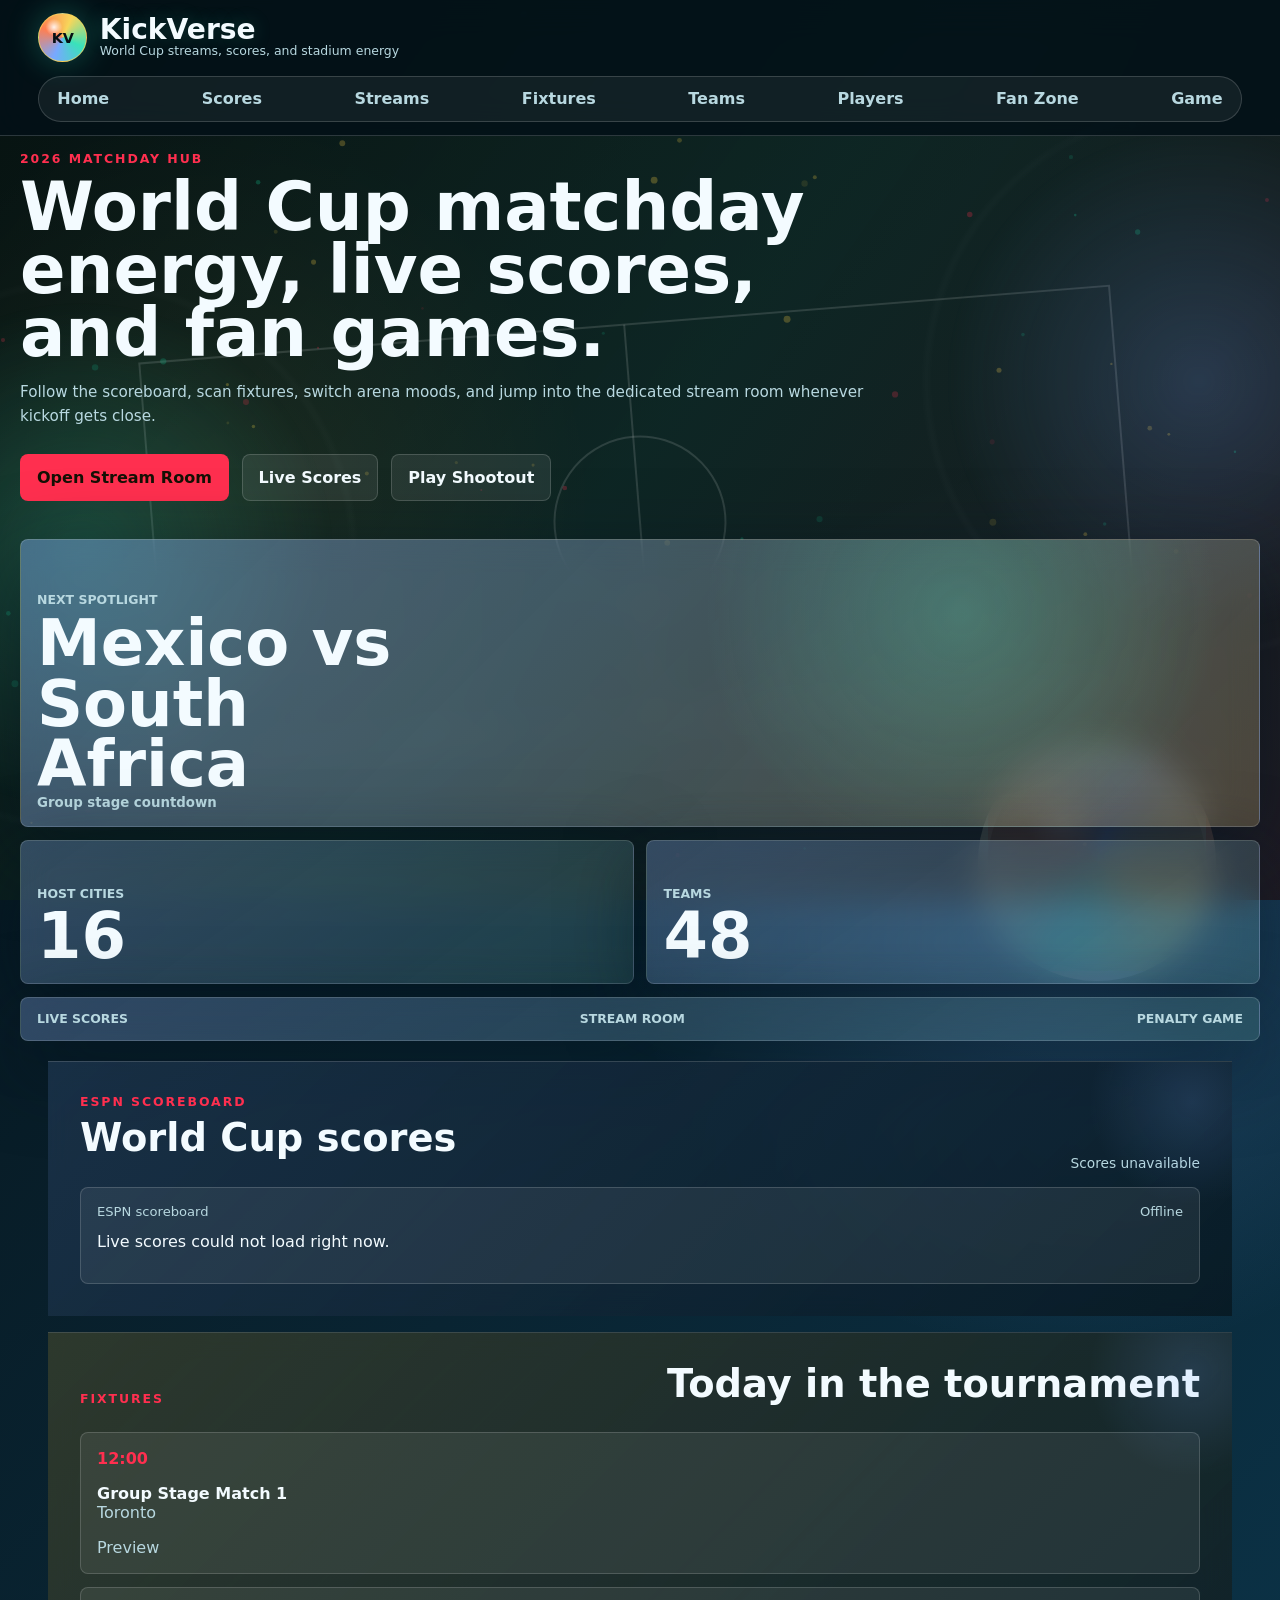
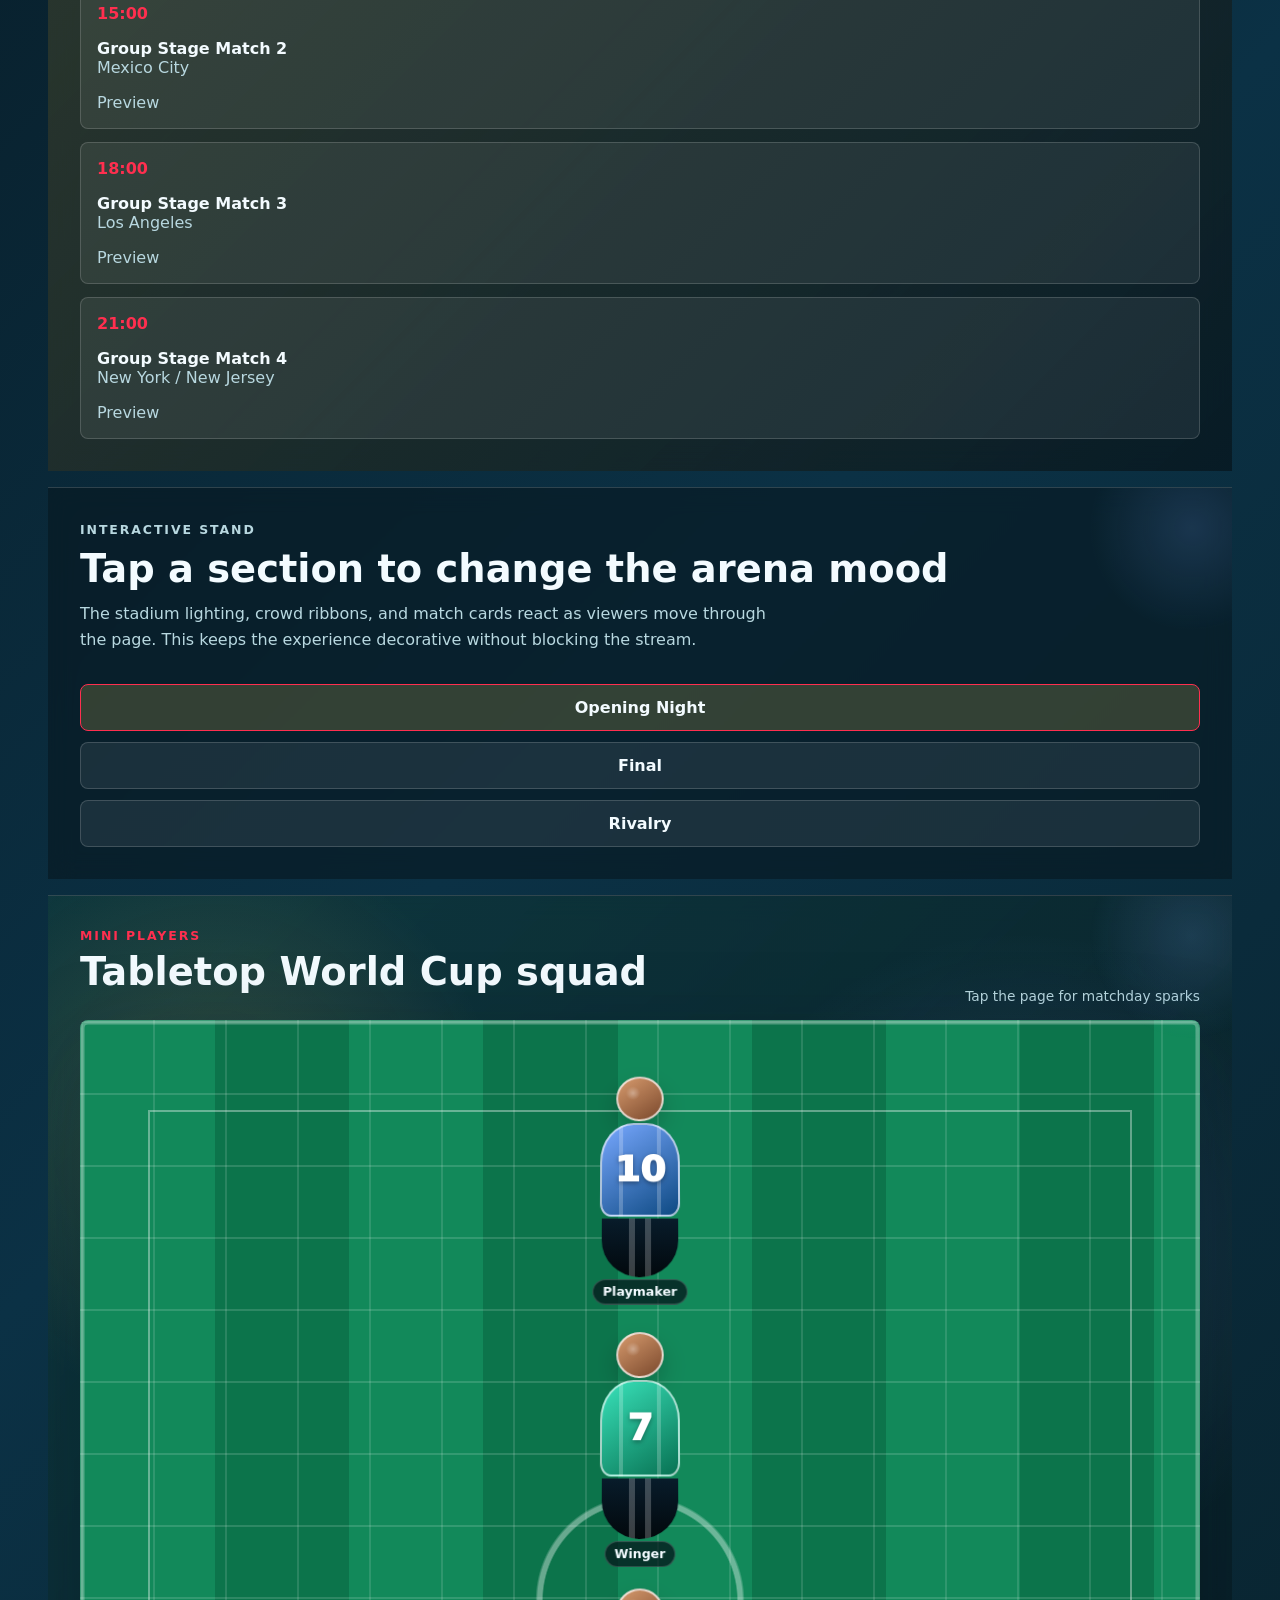
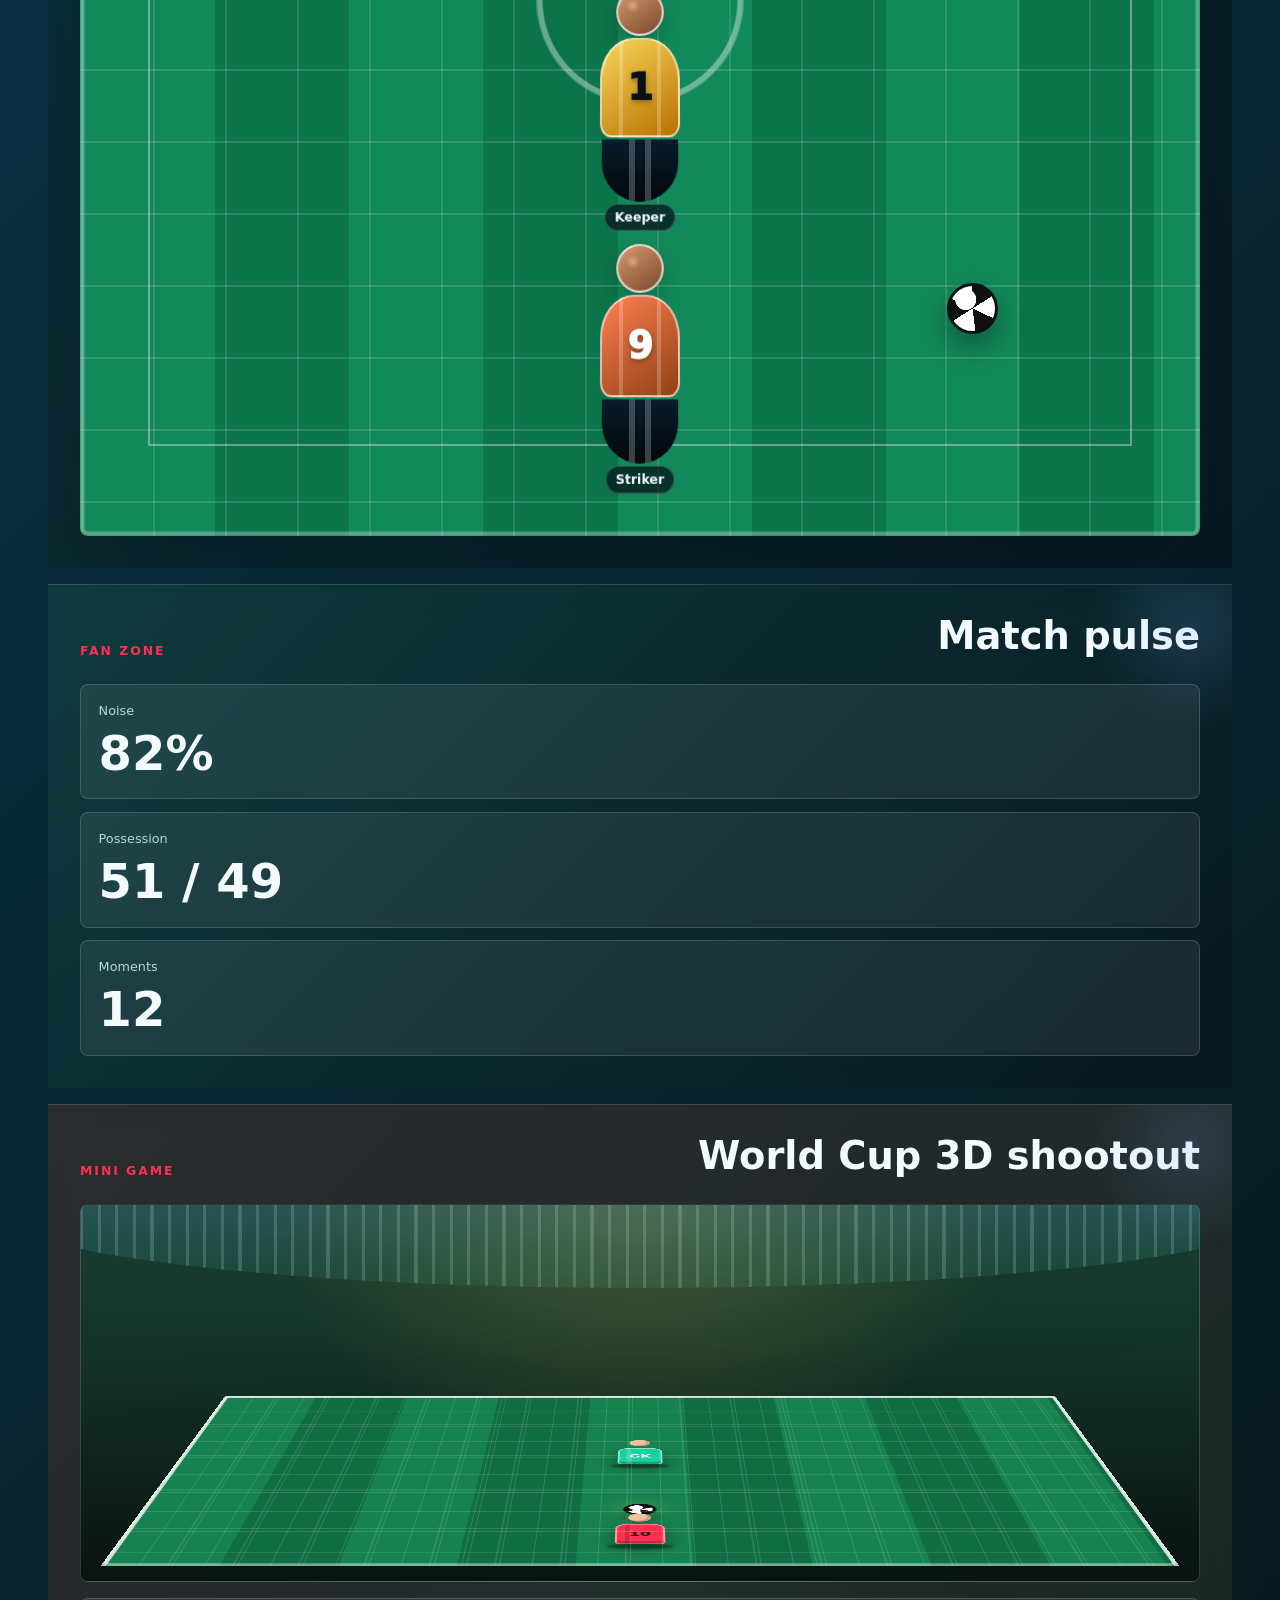
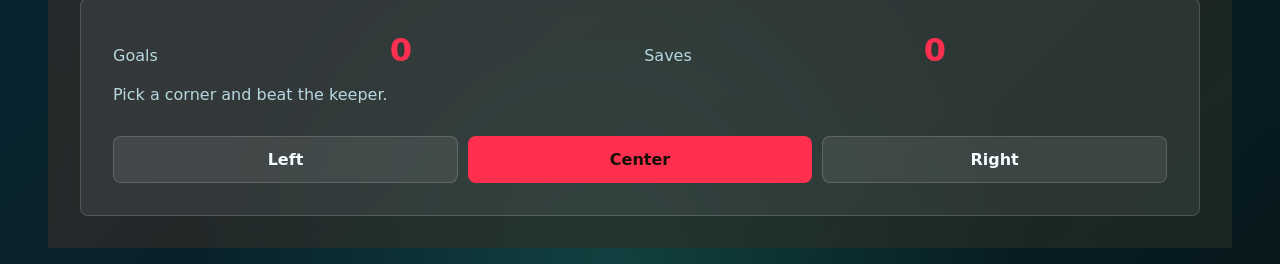
==== commit fb287d4c: "Add KickVerse PWA and Android wrapper" ====
--- a/index.html
+++ b/index.html
@@ -3,7 +3,10 @@
   <head>
     <meta charset="utf-8" />
     <meta name="viewport" content="width=device-width, initial-scale=1" />
-    <title>KickVerse 26</title>
+    <title>KickVerse</title>
+    <meta name="theme-color" content="#061015" />
+    <link rel="manifest" href="manifest.webmanifest" />
+    <link rel="apple-touch-icon" href="icons/icon-192.svg" />
     <link rel="stylesheet" href="styles.css" />
   </head>
   <body>
@@ -11,10 +14,10 @@
 
     <div class="app-shell">
       <header class="topbar">
-        <a class="brand" href="index.html" aria-label="KickVerse 26 home">
-          <span class="brand-mark">K26</span>
+        <a class="brand" href="index.html" aria-label="KickVerse home">
+          <span class="brand-mark">KV</span>
           <span>
-            <strong>KickVerse 26</strong>
+            <strong>KickVerse</strong>
             <small>World Cup streams, scores, and stadium energy</small>
           </span>
         </a>
--- a/styles.css
+++ b/styles.css
@@ -111,8 +111,8 @@
   display: flex;
   align-items: center;
   justify-content: space-between;
-  gap: 1rem;
-  padding: 1.25rem clamp(1rem, 4vw, 3.2rem);
+  gap: 0.85rem;
+  padding: 0.82rem clamp(0.85rem, 3vw, 2.4rem);
   border-bottom: 1px solid var(--line);
   background: rgba(3, 17, 24, 0.86);
   backdrop-filter: blur(18px);
@@ -121,12 +121,13 @@
 .brand {
   display: flex;
   align-items: center;
-  gap: 1rem;
+  gap: 0.78rem;
+  min-width: max-content;
 }
 
 .brand-mark {
   display: grid;
-  width: 3.45rem;
+  width: 3.05rem;
   aspect-ratio: 1;
   place-items: center;
   border: 1px solid rgba(247, 214, 90, 0.72);
@@ -135,9 +136,10 @@
     radial-gradient(circle at 32% 28%, rgba(255, 255, 255, 0.88), transparent 18%),
     conic-gradient(from 25deg, #f7d65a, #39e2ba, #78a8ff, #ff7f51, #f7d65a);
   color: #061015;
-  font-size: 0.92rem;
+  font-size: 0.9rem;
   font-weight: 900;
   box-shadow: 0 0 2rem rgba(57, 226, 186, 0.3);
+  animation: brandPulse 2.8s ease-in-out infinite;
 }
 
 .brand strong,
@@ -146,13 +148,17 @@
 }
 
 .brand small {
-  max-width: 24rem;
+  max-width: 22rem;
   color: var(--muted);
-  font-size: 0.88rem;
+  font-size: 0.78rem;
 }
 
 .brand strong {
-  font-size: clamp(1.1rem, 2vw, 1.45rem);
+  color: var(--text);
+  font-size: clamp(1.32rem, 2.2vw, 1.78rem);
+  line-height: 0.95;
+  text-shadow: 0 0 1.2rem rgba(57, 226, 186, 0.22);
+  animation: brandFocus 3.4s ease-in-out infinite;
 }
 
 .nav-links {
@@ -165,7 +171,7 @@
 }
 
 .nav-links a {
-  padding: 0.62rem 0.95rem;
+  padding: 0.5rem 0.82rem;
   border-radius: 999px;
   color: var(--muted);
   font-weight: 750;
@@ -1209,6 +1215,36 @@
   }
 }
 
+@keyframes brandPulse {
+  0%,
+  100% {
+    box-shadow: 0 0 1.1rem rgba(57, 226, 186, 0.28);
+    transform: rotate(0deg) scale(1);
+  }
+
+  50% {
+    box-shadow:
+      0 0 1.9rem rgba(57, 226, 186, 0.48),
+      0 0 3rem rgba(247, 214, 90, 0.18);
+    transform: rotate(4deg) scale(1.04);
+  }
+}
+
+@keyframes brandFocus {
+  0%,
+  100% {
+    color: var(--text);
+    text-shadow: 0 0 1.1rem rgba(57, 226, 186, 0.22);
+  }
+
+  50% {
+    color: #ffffff;
+    text-shadow:
+      0 0 1.4rem rgba(57, 226, 186, 0.42),
+      0 0 2.4rem rgba(120, 168, 255, 0.2);
+  }
+}
+
 @keyframes miniPlayerBounce {
   0%,
   100% {
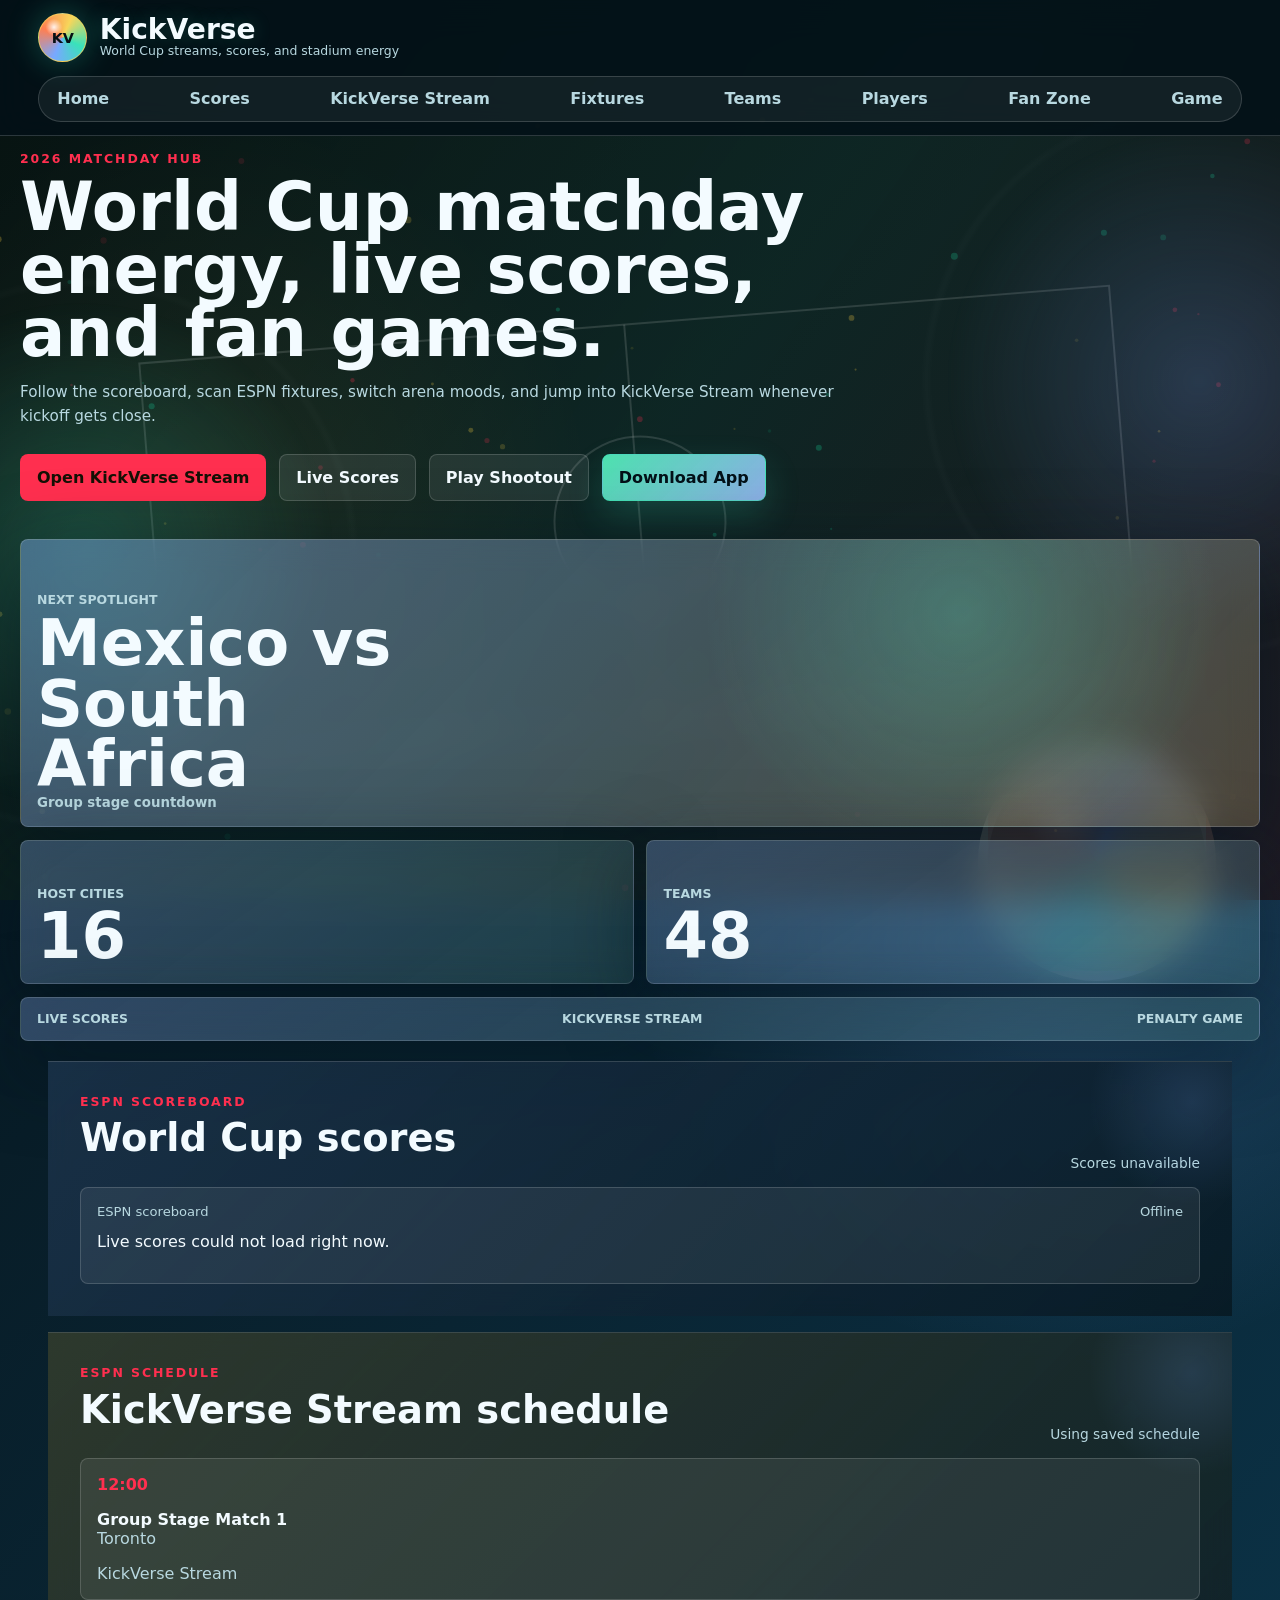
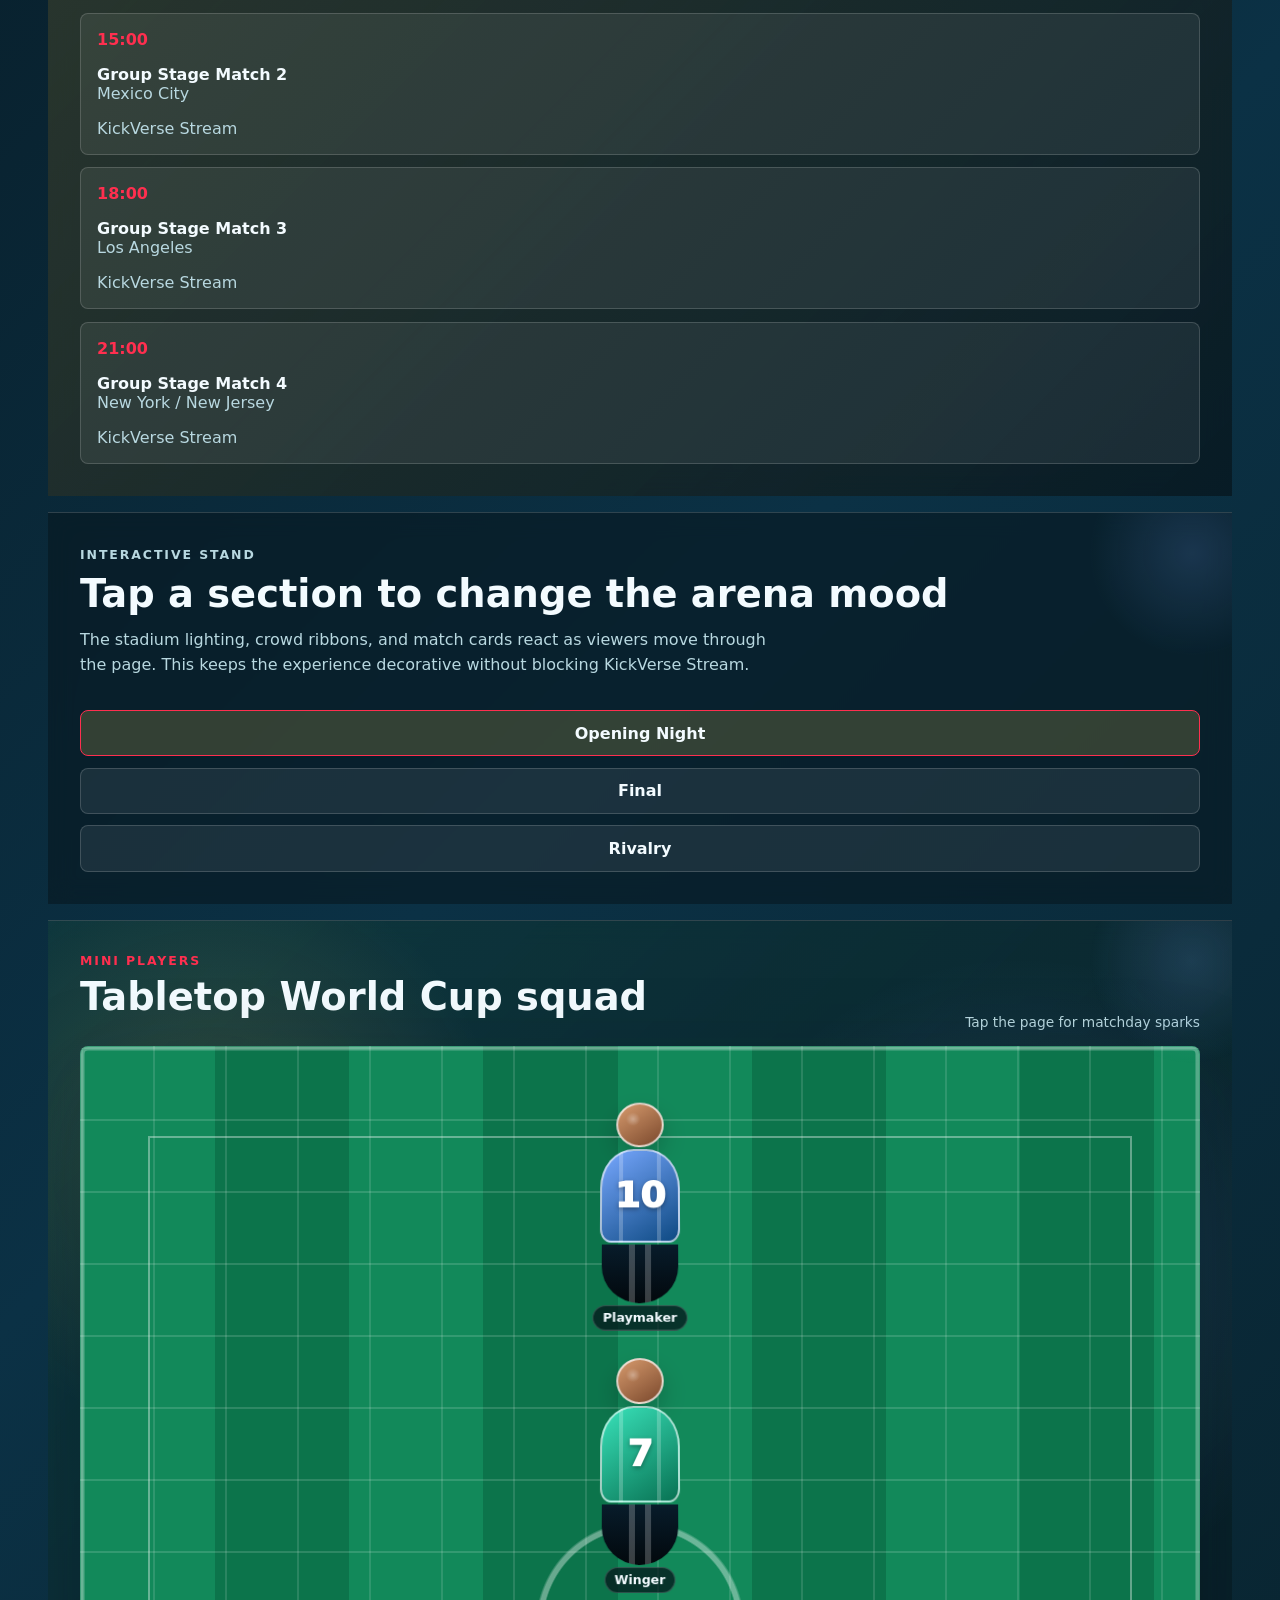
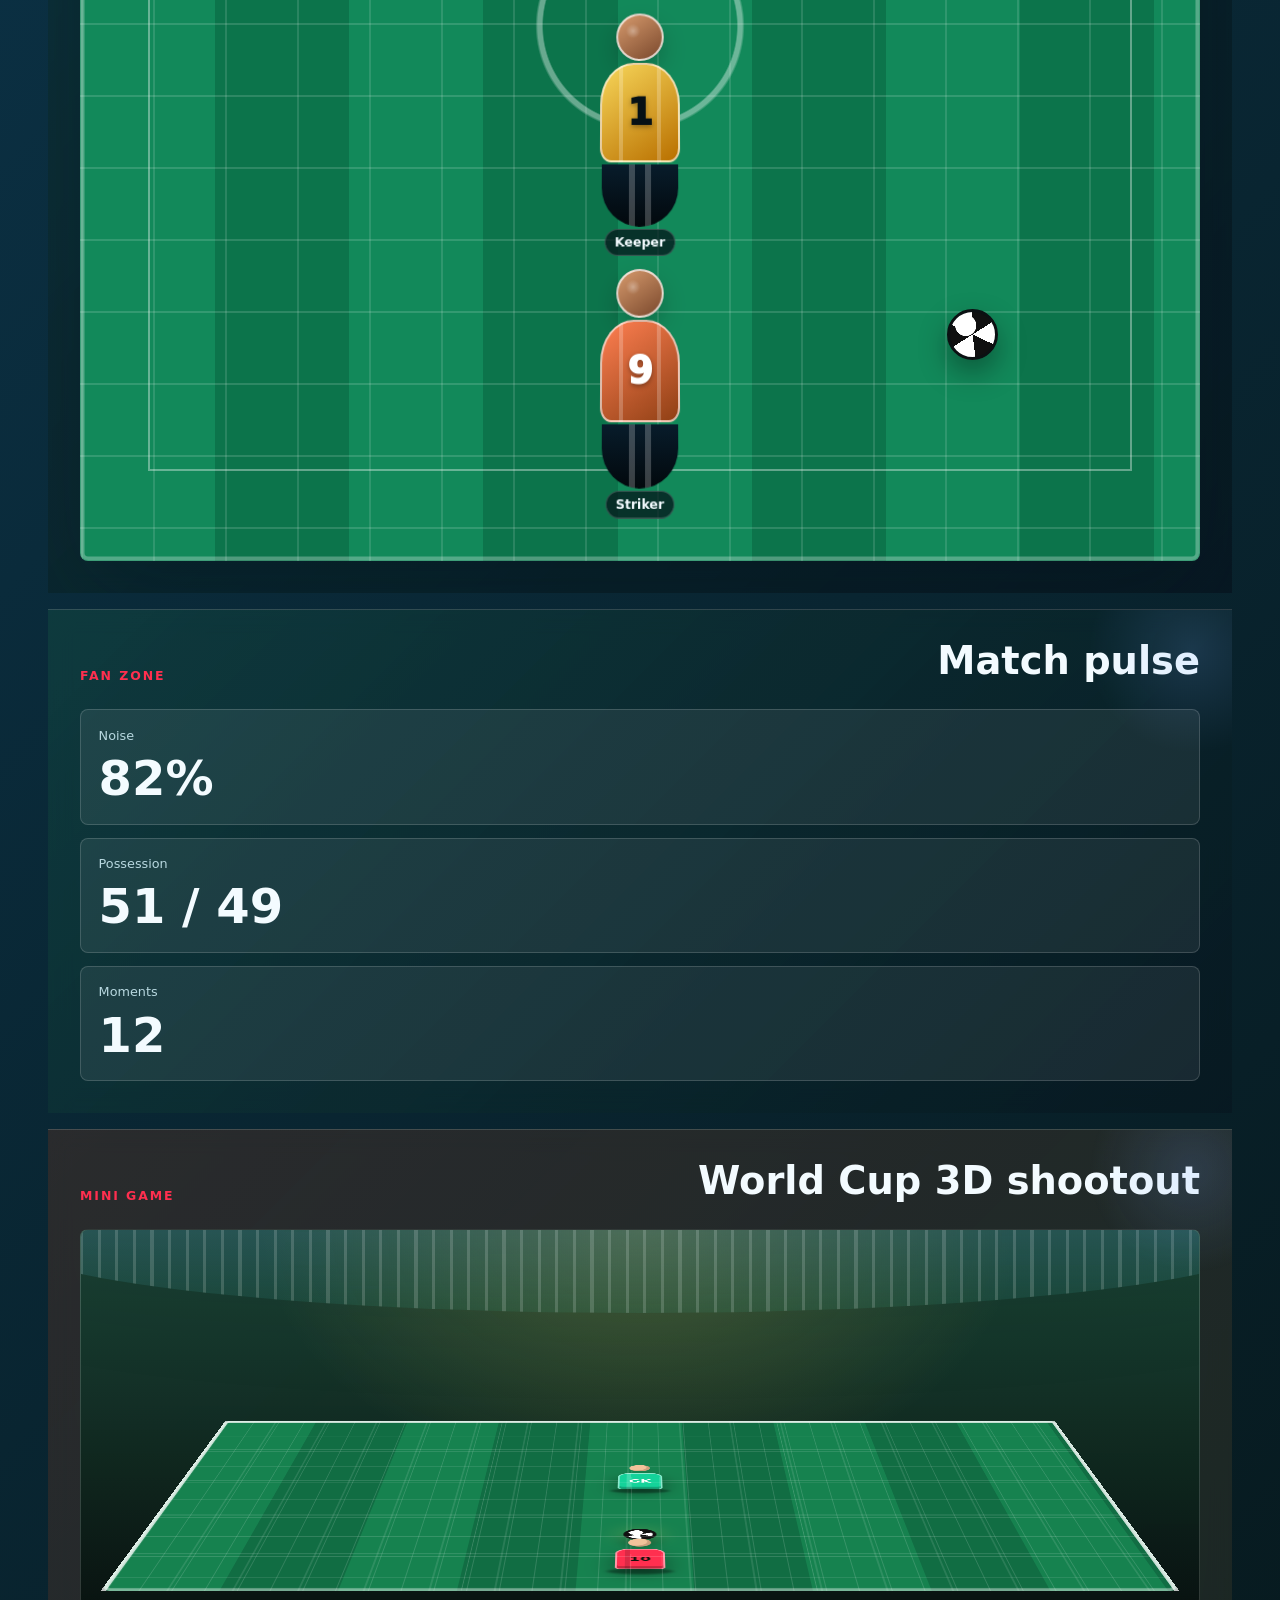
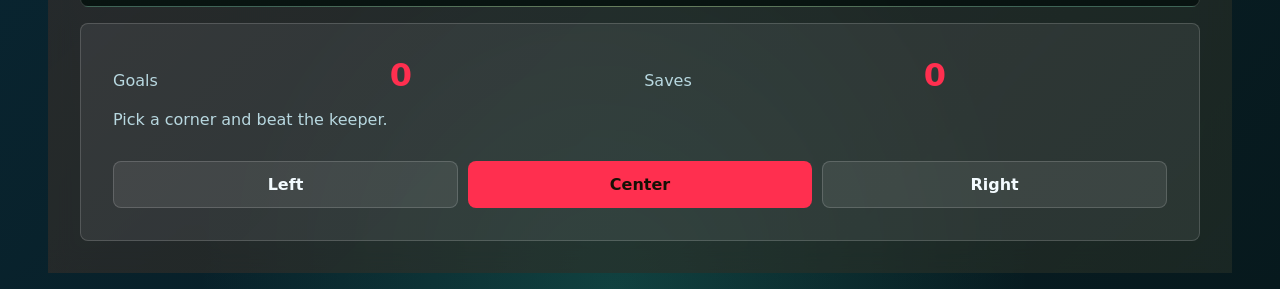
==== commit 1bbcb89e: "Add KickVerse Stream install and ESPN schedule" ====
--- a/index.html
+++ b/index.html
@@ -25,7 +25,7 @@
         <nav class="nav-links" aria-label="Primary navigation">
           <a href="index.html#watch">Home</a>
           <a href="#scoreboard">Scores</a>
-          <a href="streams.html">Streams</a>
+          <a href="streams.html">KickVerse Stream</a>
           <a href="#fixtures">Fixtures</a>
           <a href="#teams">Teams</a>
           <a href="#mini-players">Players</a>
@@ -40,13 +40,14 @@
             <p class="eyebrow">2026 Matchday Hub</p>
             <h1>World Cup matchday energy, live scores, and fan games.</h1>
             <p class="intro">
-              Follow the scoreboard, scan fixtures, switch arena moods, and jump into the dedicated
-              stream room whenever kickoff gets close.
+              Follow the scoreboard, scan ESPN fixtures, switch arena moods, and jump into
+              KickVerse Stream whenever kickoff gets close.
             </p>
             <div class="hero-actions" aria-label="Main actions">
-              <a class="button primary" href="streams.html">Open Stream Room</a>
+              <a class="button primary" href="streams.html">Open KickVerse Stream</a>
               <a class="button secondary" href="#scoreboard">Live Scores</a>
               <a class="button secondary" href="#game">Play Shootout</a>
+              <button class="button install-button" id="install-app" type="button">Download App</button>
             </div>
           </div>
 
@@ -66,7 +67,7 @@
             </div>
             <div class="hype-ribbon">
               <span>Live scores</span>
-              <span>Stream room</span>
+              <span>KickVerse Stream</span>
               <span>Penalty game</span>
             </div>
           </aside>
@@ -85,8 +86,11 @@
 
         <section class="content-band fixture-band" id="fixtures">
           <div class="section-heading">
-            <p class="eyebrow">Fixtures</p>
-            <h2>Today in the tournament</h2>
+            <div>
+              <p class="eyebrow">ESPN Schedule</p>
+              <h2>KickVerse Stream schedule</h2>
+            </div>
+            <span class="section-note" id="schedule-status">Syncing schedule</span>
           </div>
           <div class="fixture-list" id="fixture-list"></div>
         </section>
@@ -97,7 +101,7 @@
             <h2>Tap a section to change the arena mood</h2>
             <p>
               The stadium lighting, crowd ribbons, and match cards react as viewers move through
-              the page. This keeps the experience decorative without blocking the stream.
+              the page. This keeps the experience decorative without blocking KickVerse Stream.
             </p>
           </div>
           <div class="mood-board" aria-label="Arena mood controls">
--- a/styles.css
+++ b/styles.css
@@ -318,6 +318,15 @@
   color: #151105;
 }
 
+.install-button {
+  border-color: rgba(57, 226, 186, 0.5);
+  background:
+    linear-gradient(135deg, rgba(57, 226, 186, 0.9), rgba(120, 168, 255, 0.86)),
+    var(--accent-2);
+  color: #031118;
+  box-shadow: 0 0.9rem 2.2rem rgba(57, 226, 186, 0.18);
+}
+
 .secondary,
 .icon-button,
 .mood {
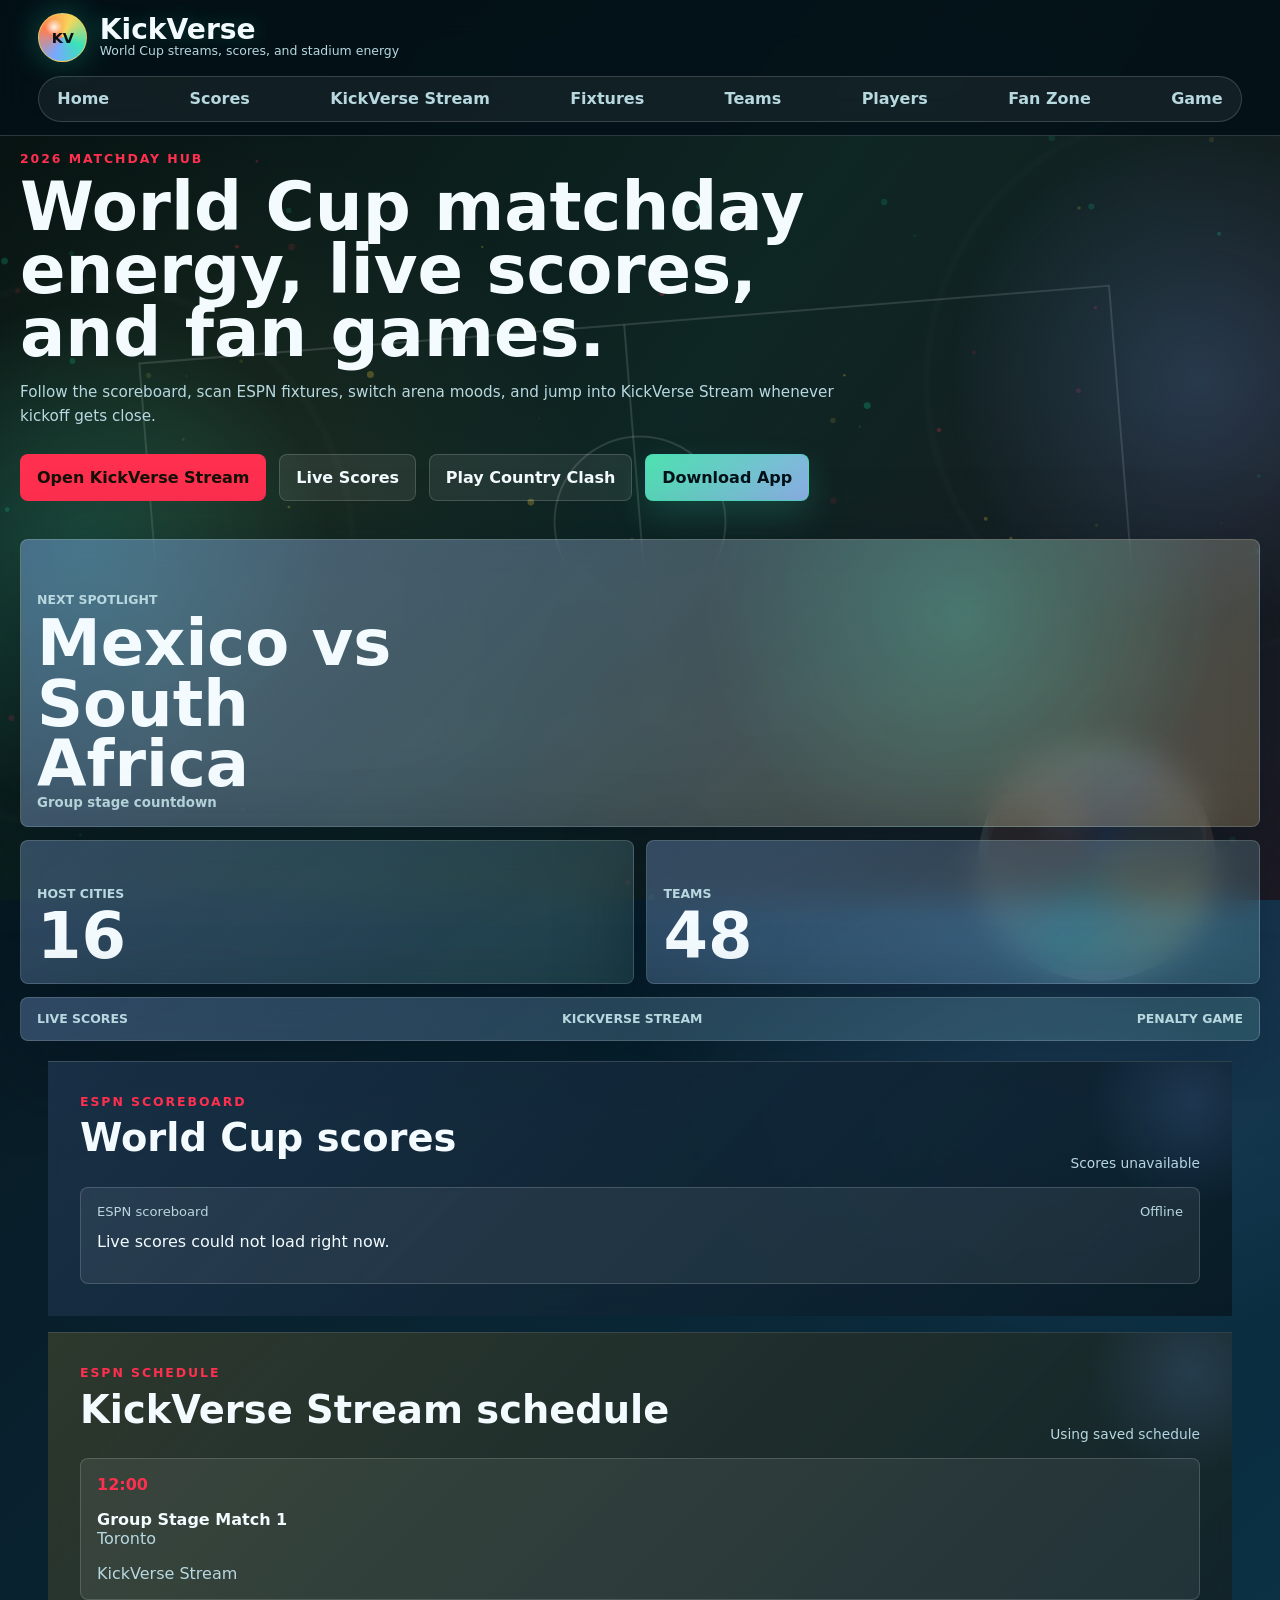
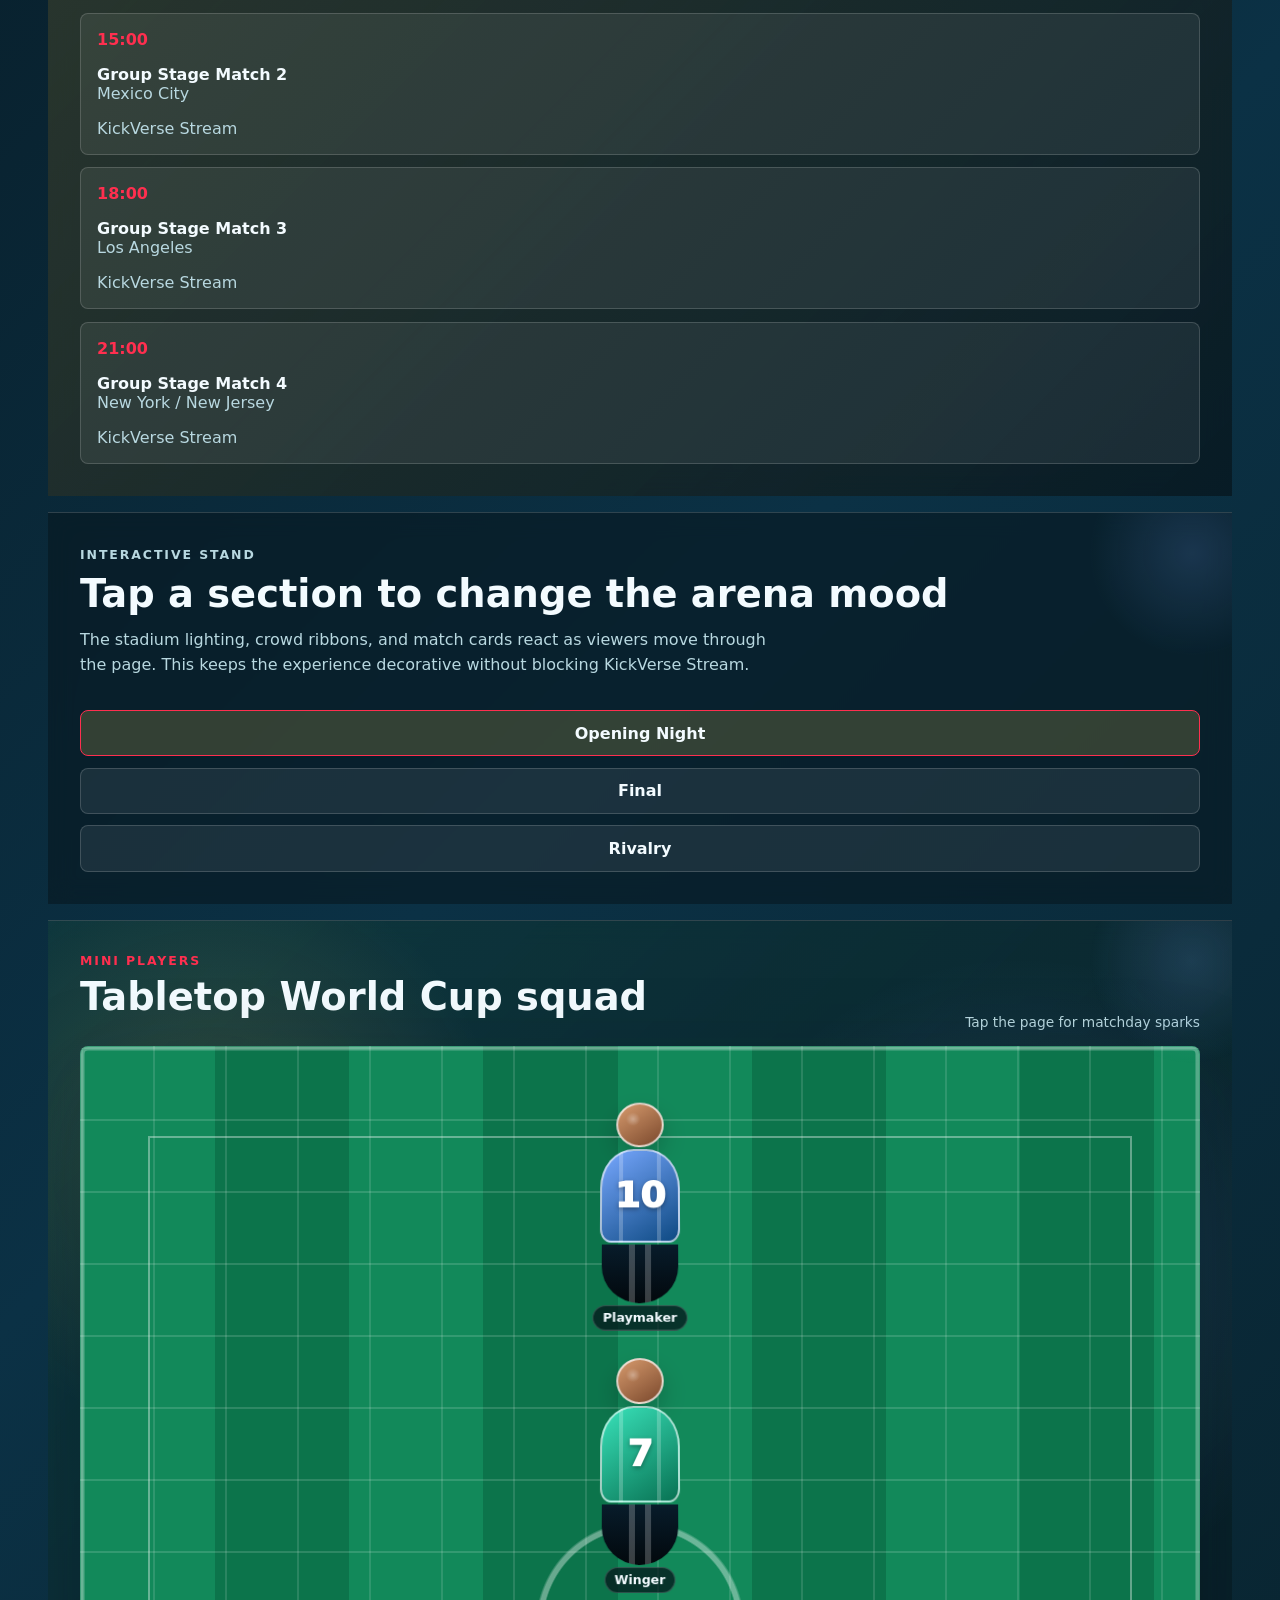
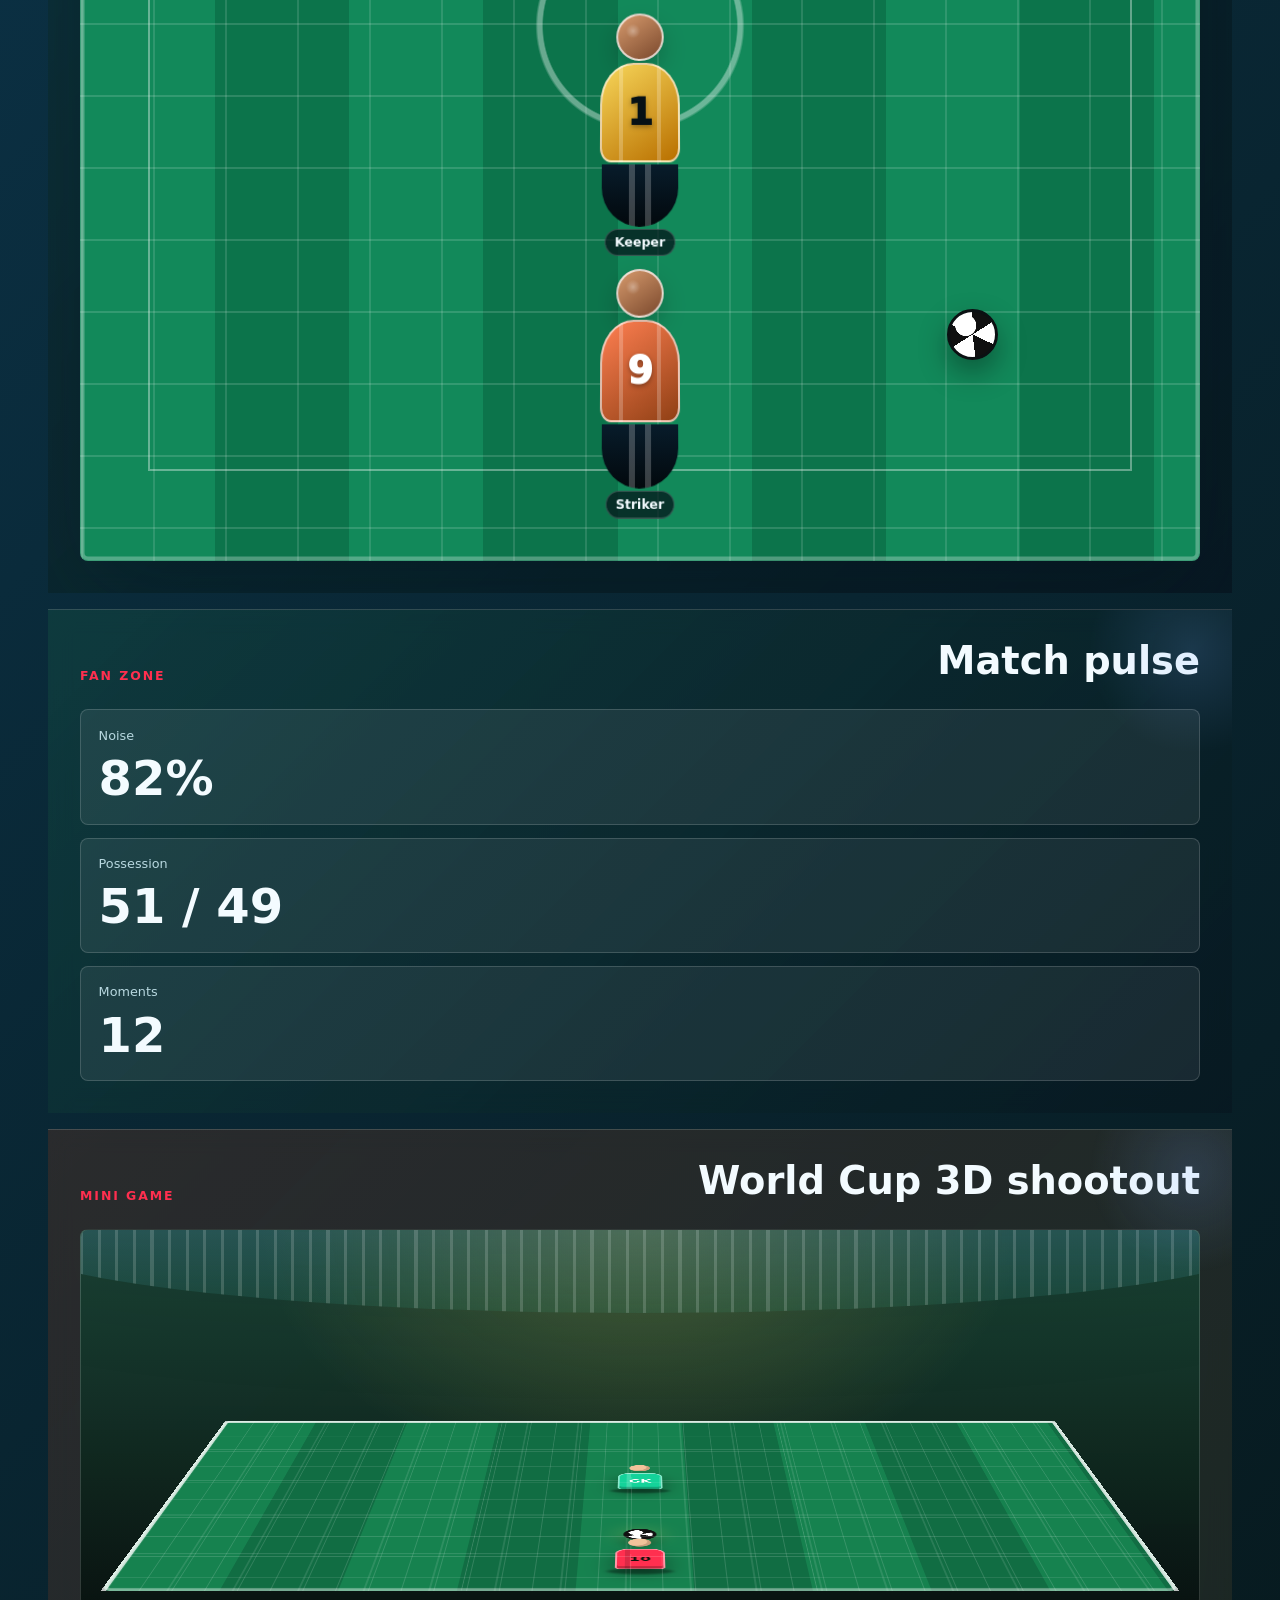
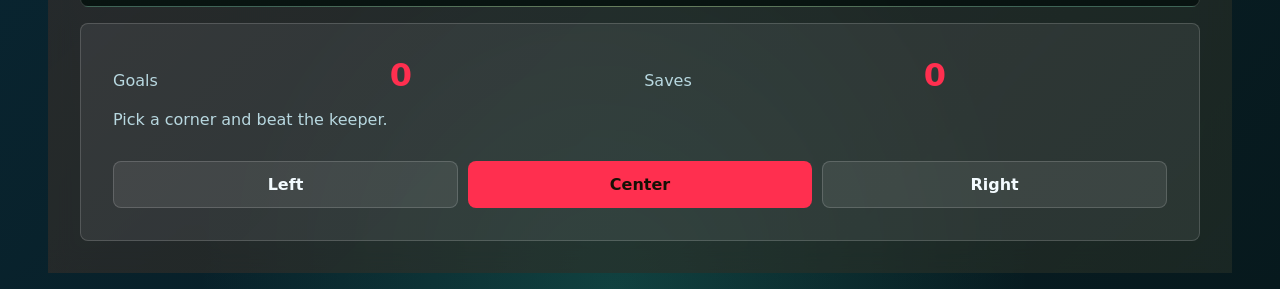
==== commit 8418ad40: "Add KickVerse Country Clash game" ====
--- a/index.html
+++ b/index.html
@@ -30,7 +30,7 @@
           <a href="#teams">Teams</a>
           <a href="#mini-players">Players</a>
           <a href="#fan-zone">Fan Zone</a>
-          <a href="#game">Game</a>
+          <a href="game.html">Game</a>
         </nav>
       </header>
 
@@ -46,7 +46,7 @@
             <div class="hero-actions" aria-label="Main actions">
               <a class="button primary" href="streams.html">Open KickVerse Stream</a>
               <a class="button secondary" href="#scoreboard">Live Scores</a>
-              <a class="button secondary" href="#game">Play Shootout</a>
+              <a class="button secondary" href="game.html">Play Country Clash</a>
               <button class="button install-button" id="install-app" type="button">Download App</button>
             </div>
           </div>
--- a/styles.css
+++ b/styles.css
@@ -952,6 +952,298 @@
   align-items: stretch;
 }
 
+.game-hero {
+  display: grid;
+  grid-template-columns: minmax(0, 1fr) minmax(18rem, 0.55fr);
+  gap: clamp(1rem, 3vw, 2rem);
+  align-items: end;
+  padding: clamp(1.2rem, 4vw, 3rem);
+}
+
+.game-hero-copy h1 {
+  max-width: 12ch;
+  font-size: clamp(3.2rem, 8vw, 7.2rem);
+}
+
+.country-selector,
+.match-console {
+  display: grid;
+  gap: 1rem;
+  padding: 1rem;
+  border: 1px solid var(--line);
+  border-radius: 8px;
+  background: rgba(255, 255, 255, 0.08);
+  box-shadow: var(--shadow);
+}
+
+.country-selector strong {
+  display: block;
+  margin-top: 0.25rem;
+  font-size: clamp(1.4rem, 3vw, 2.6rem);
+  line-height: 1;
+}
+
+.clash-band {
+  background:
+    radial-gradient(circle at 18% 22%, rgba(247, 214, 90, 0.14), transparent 18rem),
+    linear-gradient(135deg, rgba(120, 168, 255, 0.16), rgba(7, 24, 33, 0.62)),
+    rgba(7, 24, 33, 0.62);
+}
+
+.match-band {
+  background:
+    radial-gradient(circle at 72% 10%, rgba(57, 226, 186, 0.13), transparent 20rem),
+    linear-gradient(135deg, rgba(7, 24, 33, 0.68), rgba(11, 49, 69, 0.68));
+}
+
+.country-grid {
+  display: grid;
+  grid-template-columns: repeat(4, minmax(0, 1fr));
+  gap: 0.75rem;
+}
+
+.country-card {
+  display: grid;
+  min-height: 9rem;
+  align-content: end;
+  gap: 0.45rem;
+  padding: 1rem;
+  border: 1px solid var(--line);
+  border-radius: 8px;
+  background:
+    linear-gradient(145deg, color-mix(in srgb, var(--kit-a) 30%, transparent), color-mix(in srgb, var(--kit-b) 22%, transparent)),
+    rgba(255, 255, 255, 0.07);
+  color: var(--text);
+  cursor: pointer;
+  text-align: left;
+  transition:
+    border-color 180ms ease,
+    box-shadow 180ms ease,
+    transform 180ms ease;
+}
+
+.country-card:hover,
+.country-card.active {
+  border-color: rgba(247, 214, 90, 0.72);
+  box-shadow: 0 1.2rem 3rem rgba(57, 226, 186, 0.16);
+  transform: translateY(-2px);
+}
+
+.country-card strong,
+.country-card small {
+  display: block;
+}
+
+.country-card small {
+  color: var(--muted);
+  font-weight: 800;
+}
+
+.country-flag {
+  display: grid;
+  width: 4.4rem;
+  aspect-ratio: 1.55;
+  place-items: center;
+  border: 1px solid rgba(255, 255, 255, 0.3);
+  border-radius: 6px;
+  background: linear-gradient(90deg, var(--kit-a), var(--kit-a) 50%, var(--kit-b) 50%, var(--kit-b));
+  color: #061015;
+  font-weight: 950;
+  text-shadow: 0 1px 0 rgba(255, 255, 255, 0.32);
+}
+
+.match-hud {
+  display: grid;
+  grid-template-columns: 1fr auto 1fr;
+  gap: 1rem;
+  align-items: center;
+  margin-bottom: 1rem;
+}
+
+.hud-team,
+.hud-clock {
+  display: flex;
+  align-items: center;
+  gap: 0.7rem;
+  padding: 0.75rem 1rem;
+  border: 1px solid var(--line);
+  border-radius: 8px;
+  background: rgba(255, 255, 255, 0.08);
+}
+
+.hud-team.away {
+  justify-content: flex-end;
+}
+
+.hud-team span,
+.hud-team strong,
+.hud-clock span {
+  font-weight: 950;
+}
+
+.hud-team strong {
+  color: var(--accent);
+  font-size: 2rem;
+}
+
+.hud-clock {
+  display: grid;
+  justify-items: center;
+  min-width: 6rem;
+}
+
+.hud-clock span {
+  color: var(--accent-2);
+  font-size: 2rem;
+  line-height: 1;
+}
+
+.hud-clock small {
+  color: var(--muted);
+  font-weight: 800;
+  text-transform: uppercase;
+}
+
+.arcade-pitch {
+  position: relative;
+  min-height: clamp(28rem, 56vw, 43rem);
+  border: 1px solid rgba(255, 255, 255, 0.25);
+  border-radius: 8px;
+  outline: none;
+  overflow: hidden;
+  background:
+    radial-gradient(circle at 50% 50%, transparent 0 12%, rgba(255, 255, 255, 0.34) 12.2% 12.7%, transparent 13%),
+    linear-gradient(rgba(255, 255, 255, 0.14) 2px, transparent 2px),
+    linear-gradient(90deg, rgba(255, 255, 255, 0.13) 2px, transparent 2px),
+    repeating-linear-gradient(90deg, #148556 0 10%, #0e7049 10% 20%);
+  background-size:
+    auto,
+    4rem 4rem,
+    4rem 4rem,
+    auto;
+  box-shadow:
+    inset 0 0 0 0.22rem rgba(255, 255, 255, 0.32),
+    0 2rem 5rem rgba(0, 0, 0, 0.25);
+}
+
+.arcade-midline {
+  position: absolute;
+  inset: 0 auto 0 50%;
+  width: 0.16rem;
+  background: rgba(255, 255, 255, 0.36);
+}
+
+.arcade-goal {
+  position: absolute;
+  top: 36%;
+  width: 2.2rem;
+  height: 28%;
+  border: 0.18rem solid rgba(255, 255, 255, 0.72);
+  background:
+    linear-gradient(rgba(255, 255, 255, 0.18) 1px, transparent 1px),
+    linear-gradient(90deg, rgba(255, 255, 255, 0.18) 1px, transparent 1px);
+  background-size: 0.6rem 0.6rem;
+}
+
+.user-goal {
+  left: 0;
+  border-left: 0;
+}
+
+.opponent-goal {
+  right: 0;
+  border-right: 0;
+}
+
+.arcade-player,
+.arcade-ball {
+  position: absolute;
+  display: grid;
+  place-items: center;
+  transform: translate(-50%, -50%);
+}
+
+.arcade-player {
+  width: clamp(3.8rem, 8vw, 5.4rem);
+  aspect-ratio: 0.72;
+  z-index: 2;
+  border: 0.18rem solid rgba(255, 255, 255, 0.62);
+  border-radius: 48% 48% 18% 18%;
+  background:
+    radial-gradient(circle at 50% 16%, #d69a6d 0 16%, transparent 17%),
+    linear-gradient(145deg, var(--kit-a), var(--kit-b));
+  box-shadow:
+    inset 0 -0.5rem 0 rgba(0, 0, 0, 0.2),
+    0 1.2rem 2rem rgba(0, 0, 0, 0.28);
+  color: #061015;
+  font-size: clamp(0.78rem, 2vw, 1rem);
+  font-weight: 950;
+  text-shadow: 0 1px 0 rgba(255, 255, 255, 0.3);
+}
+
+.opponent-player {
+  filter: saturate(0.88);
+}
+
+.arcade-ball {
+  z-index: 3;
+  width: clamp(1.6rem, 3.6vw, 2.5rem);
+  aspect-ratio: 1;
+  border: 0.22rem solid #101010;
+  border-radius: 50%;
+  background:
+    radial-gradient(circle at 35% 30%, white 0 24%, transparent 25%),
+    conic-gradient(#101010 0 16%, white 16% 32%, #101010 32% 48%, white 48% 66%, #101010 66% 82%, white 82%);
+  box-shadow: 0 0.8rem 1.5rem rgba(0, 0, 0, 0.36);
+}
+
+.match-console {
+  margin-top: 1rem;
+}
+
+.match-console p {
+  margin-bottom: 0;
+  color: var(--muted);
+}
+
+.power-meter {
+  height: 0.7rem;
+  overflow: hidden;
+  border: 1px solid var(--line);
+  border-radius: 999px;
+  background: rgba(255, 255, 255, 0.08);
+}
+
+.power-meter span {
+  display: block;
+  width: 100%;
+  height: 100%;
+  border-radius: inherit;
+  background: linear-gradient(90deg, var(--accent-2), var(--accent));
+  transition: width 140ms ease;
+}
+
+.mobile-controls {
+  display: grid;
+  grid-template-columns: repeat(5, minmax(0, 1fr));
+  gap: 0.5rem;
+}
+
+.control-button {
+  min-height: 3rem;
+  border: 1px solid var(--line);
+  border-radius: 8px;
+  background: rgba(255, 255, 255, 0.09);
+  color: var(--text);
+  cursor: pointer;
+  font-weight: 900;
+}
+
+.primary-control {
+  background: var(--accent);
+  color: #061015;
+}
+
 .penalty-stage,
 .game-panel {
   border: 1px solid var(--line);
@@ -1280,6 +1572,7 @@
   .topbar,
   .hero,
   .stream-room,
+  .game-hero,
   .split-band,
   .game-layout {
     grid-template-columns: 1fr;
@@ -1336,6 +1629,7 @@
   .pulse-grid,
   .scoreboard-grid,
   .mood-board,
+  .country-grid,
   .mini-pitch {
     grid-template-columns: 1fr;
   }
@@ -1408,7 +1702,9 @@
   }
 
   .shot-buttons,
-  .game-score {
+  .game-score,
+  .match-hud,
+  .mobile-controls {
     grid-template-columns: 1fr;
   }
 
